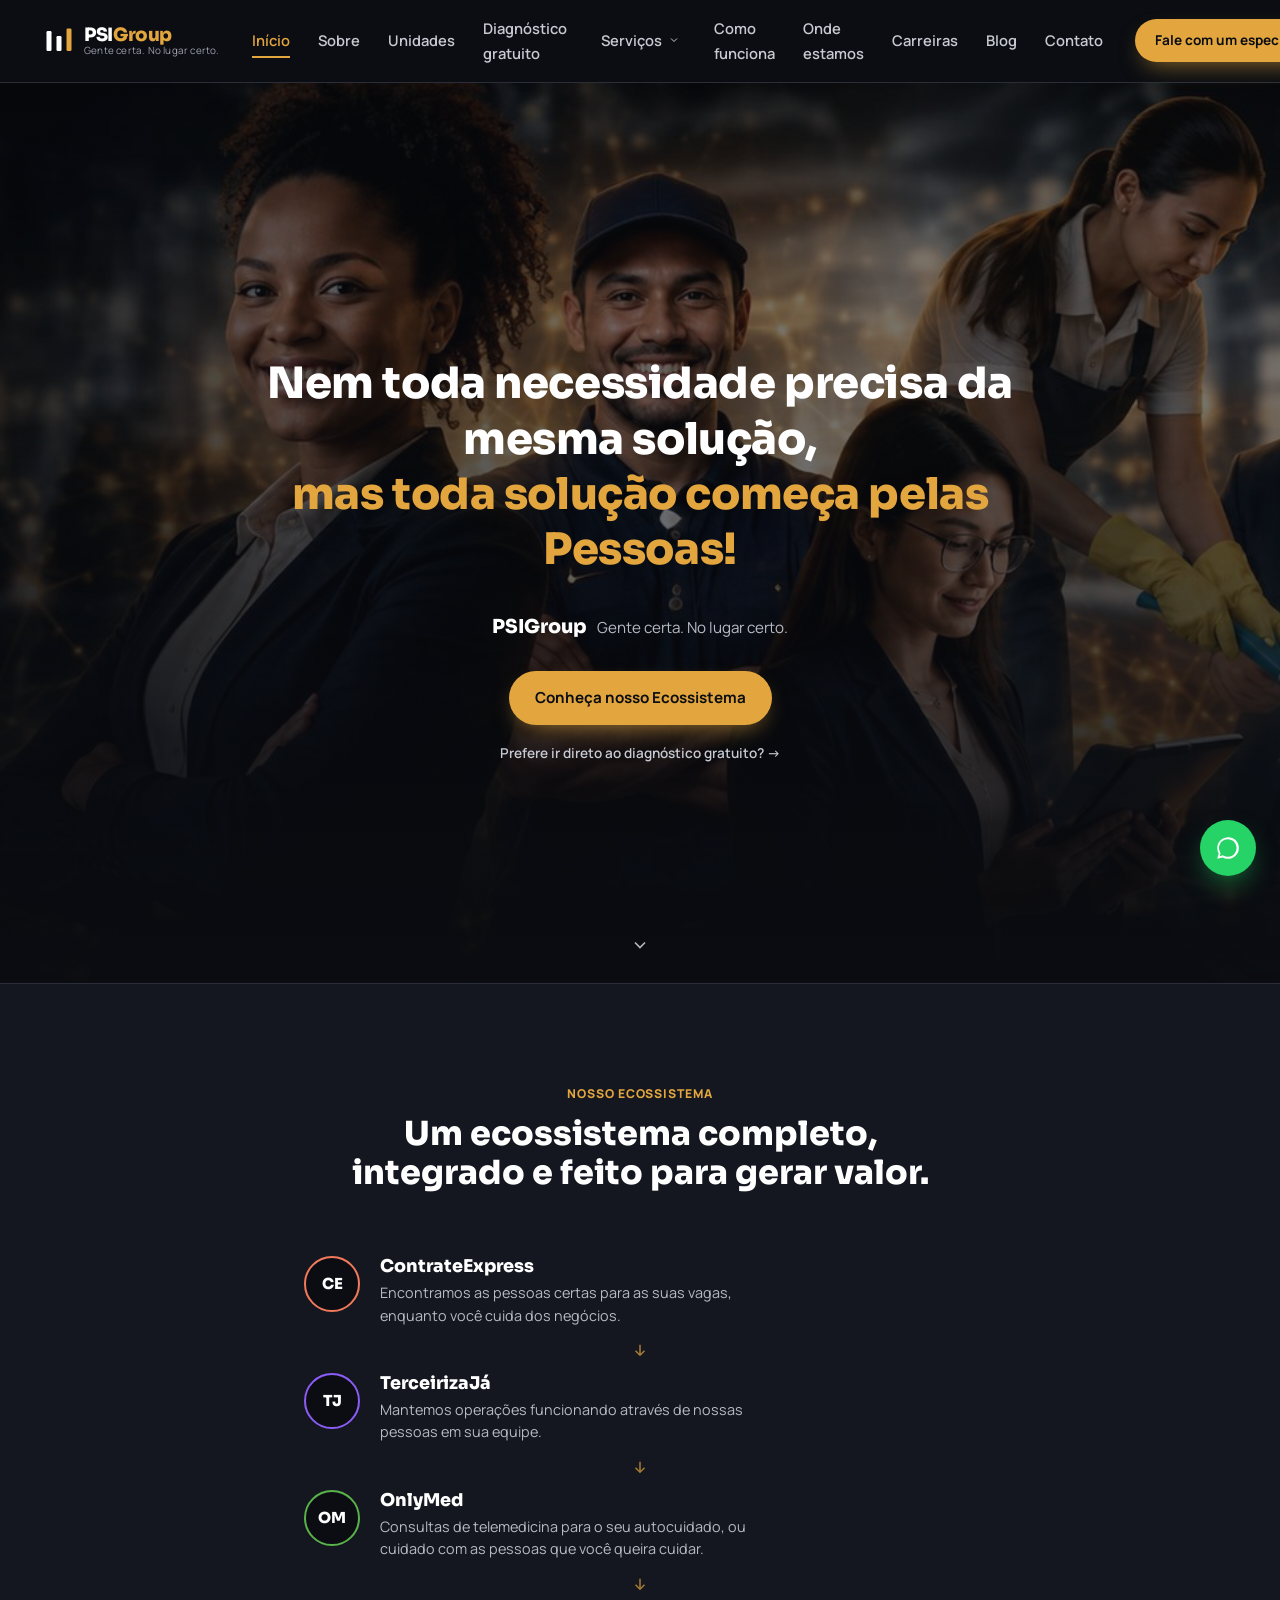
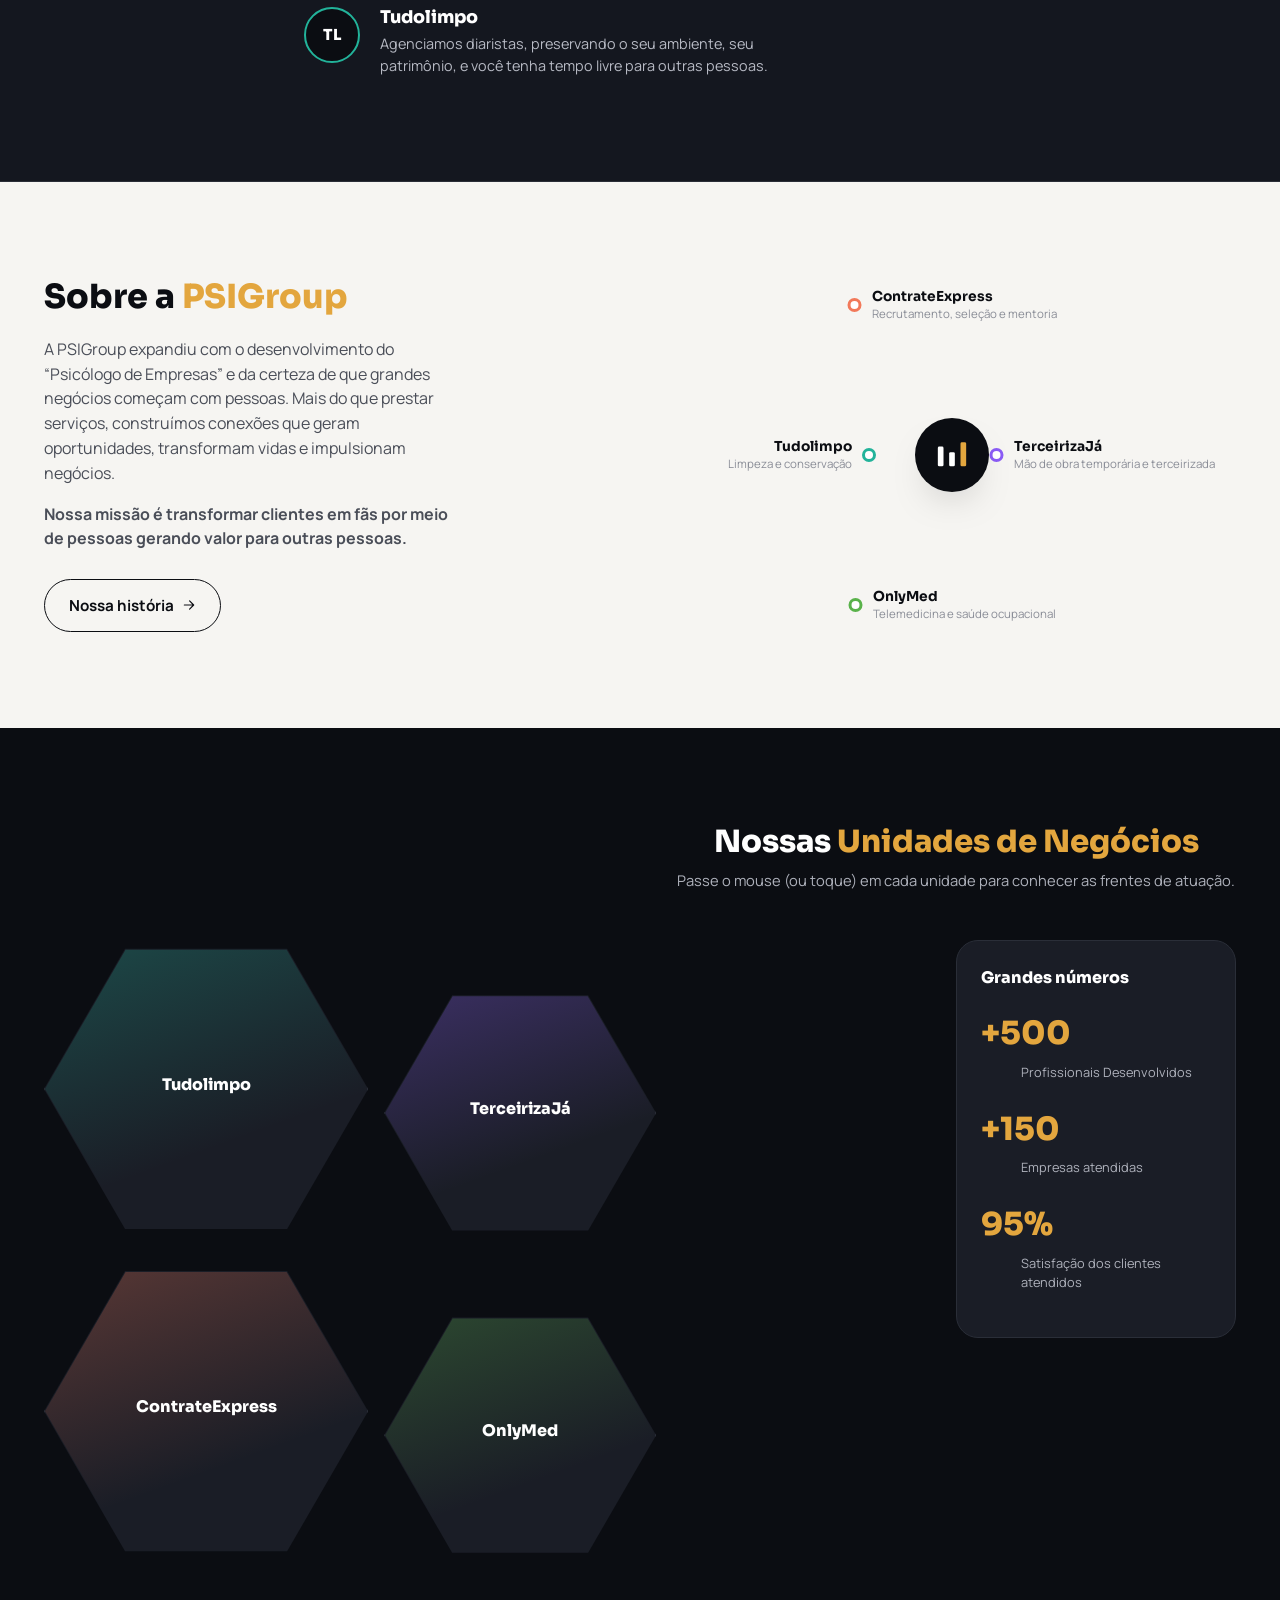
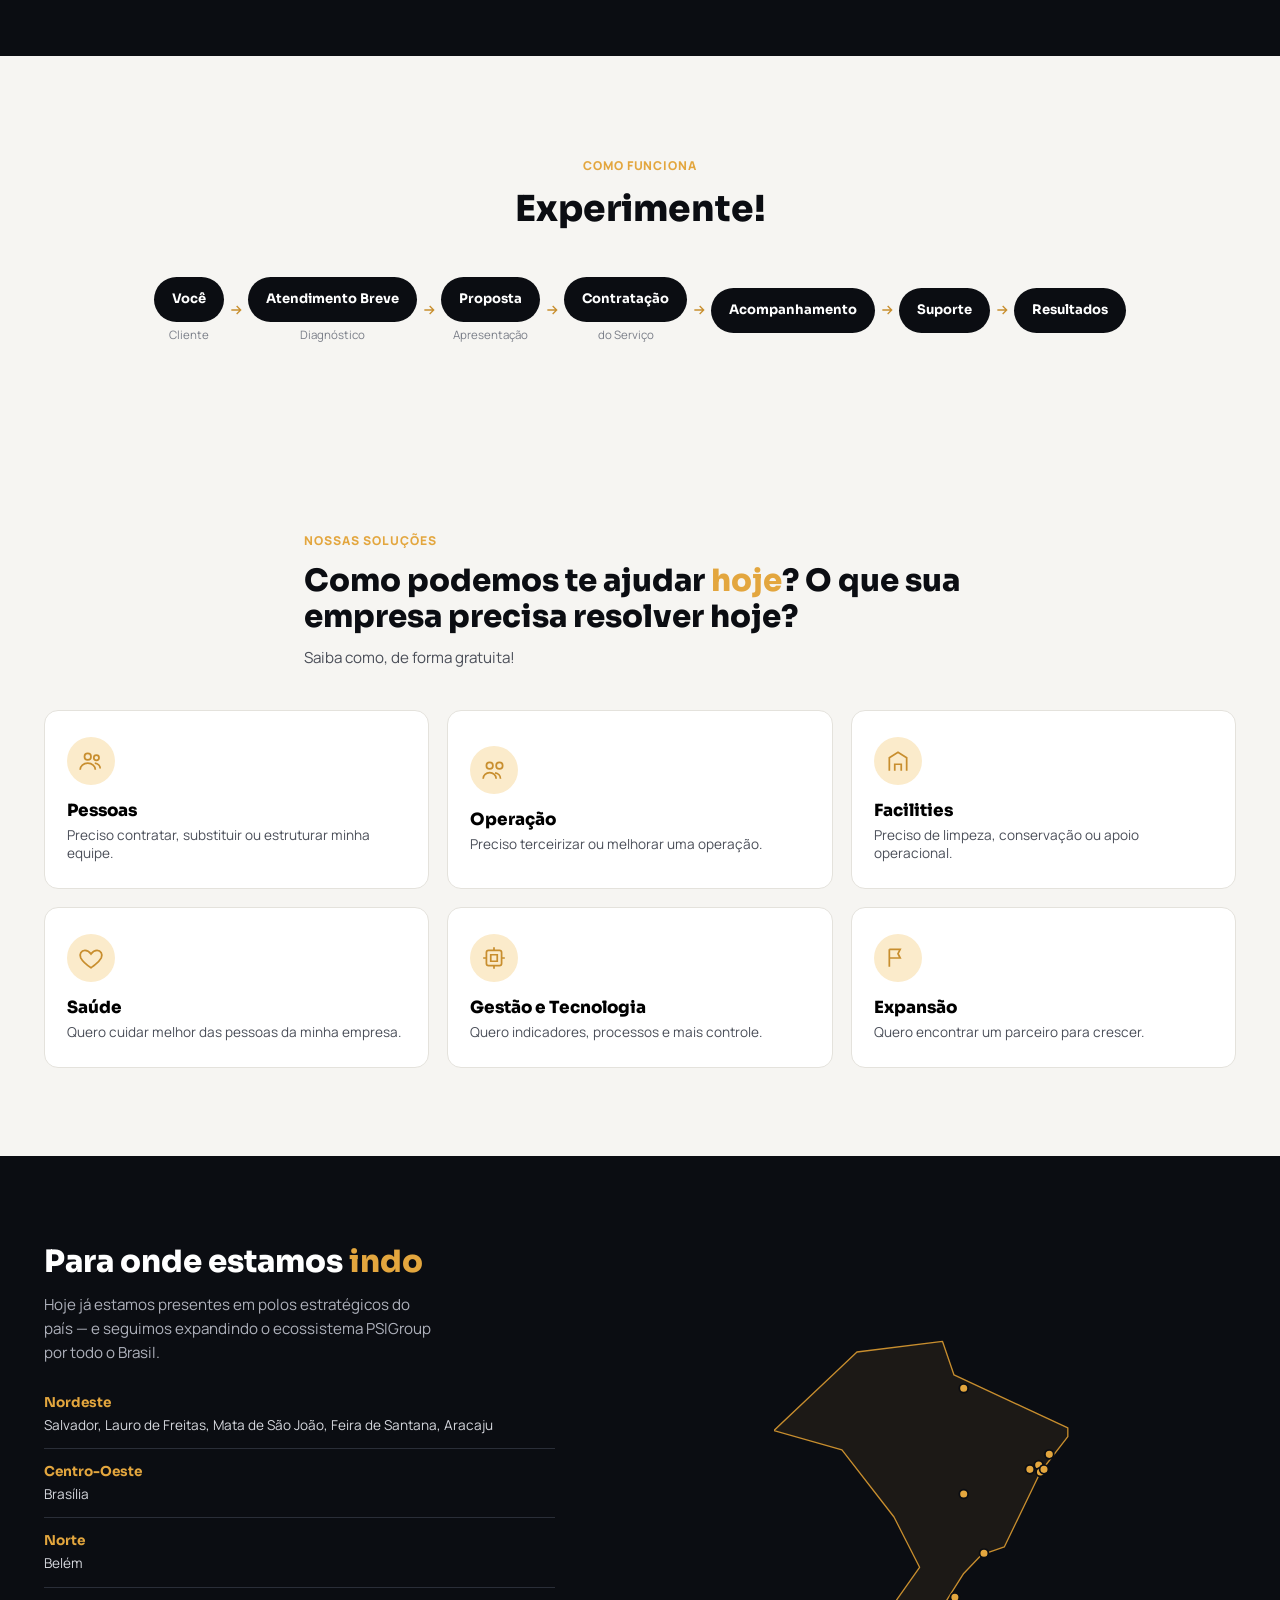
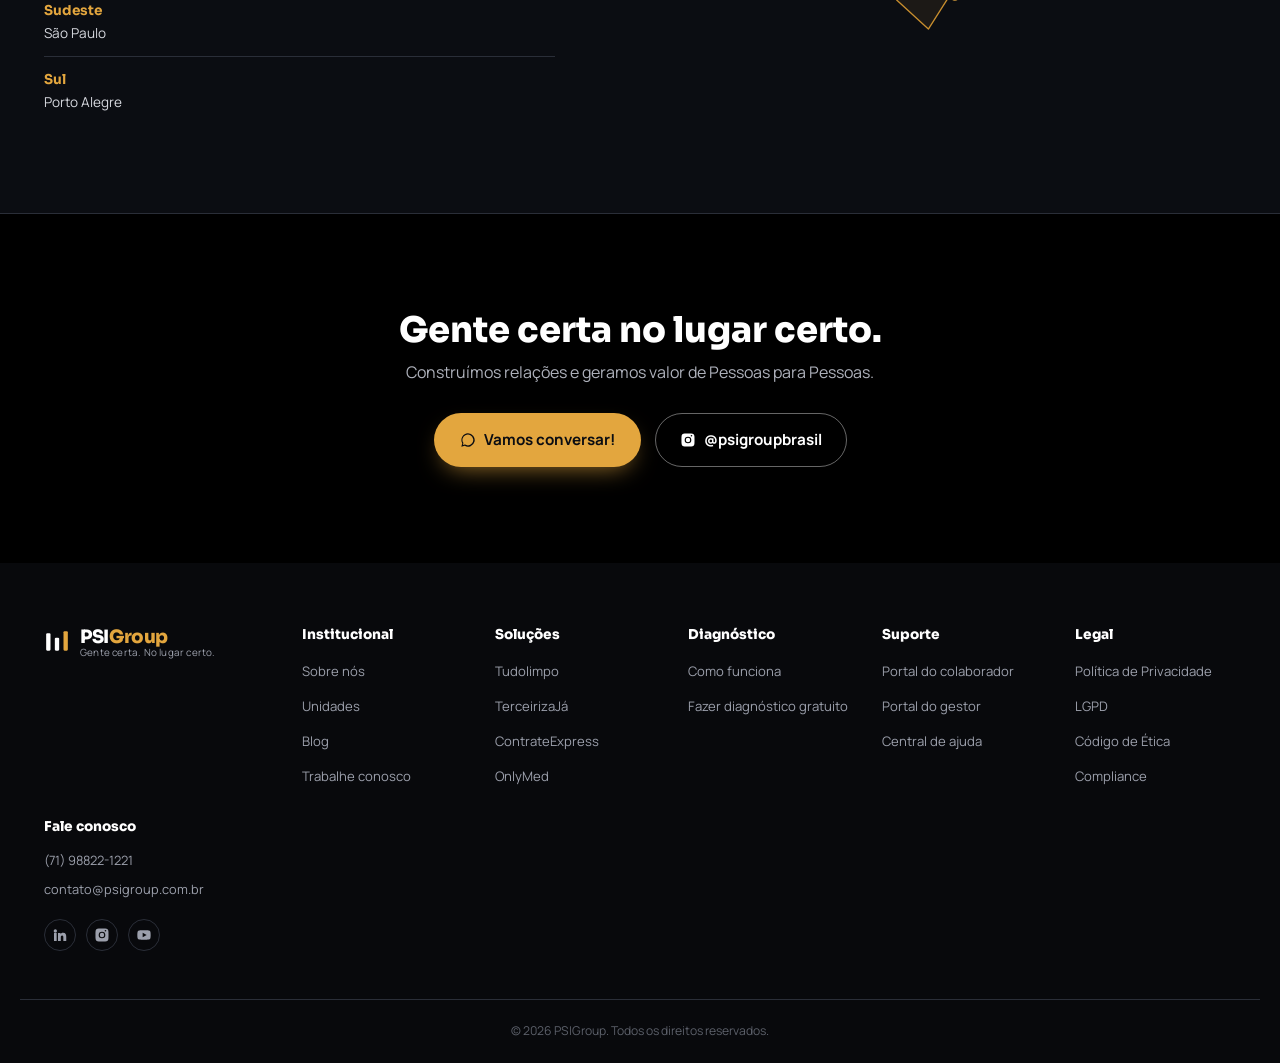
==== index.html @ f32fdc39 "Primeiro commit" ====
<!DOCTYPE html>
<html lang="pt-BR">
<head>
<meta charset="UTF-8">
<meta name="viewport" content="width=device-width, initial-scale=1.0">
<title>PSIGroup — Gente certa. No lugar certo.</title>
<meta name="description" content="Consultoria diagnóstica gratuita da PSIGroup: identifique os gargalos da sua operação e receba um plano de ação prático em Pessoas, Operação, Facilities, Saúde e Gestão.">
<link rel="preconnect" href="https://fonts.googleapis.com">
<link rel="preconnect" href="https://fonts.gstatic.com" crossorigin>
<link href="https://fonts.googleapis.com/css2?family=Manrope:wght@400;500;600;700;800&family=Sora:wght@600;700;800&display=swap" rel="stylesheet">
<link rel="stylesheet" href="styles.css">
</head>
<body class="js-nav-closed">

<!-- ========== HEADER ========== -->
<header class="site-header">
  <div class="wrap header__inner">
    <a href="#" class="logo">
      <span class="logo__mark" aria-hidden="true">
        <svg viewBox="0 0 24 24" width="30" height="30"><rect x="2" y="4" width="4" height="16" rx="1" fill="currentColor"/><rect x="10" y="8" width="4" height="12" rx="1" fill="currentColor"/><rect x="18" y="2" width="4" height="18" rx="1" fill="var(--gold)"/></svg>
      </span>
      <span class="logo__text">
        <strong>PSI<em>Group</em></strong>
        <small>Gente certa. No lugar certo.</small>
      </span>
    </a>

    <nav class="main-nav" id="mainNav" aria-label="Navegação principal">
      <ul>
        <li><a href="#" class="is-active">Início</a></li>
        <li><a href="#sobre">Sobre</a></li>
        <li><a href="#unidades">Unidades</a></li>
        <li><a href="#solucoes">Diagnóstico gratuito</a></li>
        <li class="has-dropdown">
          <button class="nav-dropdown-trigger" id="servicosTrigger" aria-haspopup="true" aria-expanded="false" aria-controls="servicosMenu">
            Serviços
            <svg width="12" height="12" viewBox="0 0 24 24" fill="none" stroke="currentColor" stroke-width="2" class="nav-caret"><path d="M6 9l6 6 6-6"/></svg>
          </button>
          <ul class="nav-dropdown" id="servicosMenu" role="menu" aria-label="Nossos serviços">
            <li role="none"><a role="menuitem" href="/tudolimpo">
              <strong>Tudolimpo</strong><span>Limpeza e conservação</span>
            </a></li>
            <li role="none"><a role="menuitem" href="/contrateexpress">
              <strong>ContrateExpress</strong><span>Recrutamento e seleção</span>
            </a></li>
            <li role="none"><span class="nav-dropdown__soon" aria-disabled="true">
              <strong>TerceirizaJá</strong><span>Em breve</span>
            </span></li>
            <li role="none"><span class="nav-dropdown__soon" aria-disabled="true">
              <strong>OnlyMed</strong><span>Em breve</span>
            </span></li>
          </ul>
        </li>
        <li><a href="#como-funciona">Como funciona</a></li>
        <li><a href="#presenca">Onde estamos</a></li>
        <li><a href="#carreiras">Carreiras</a></li>
        <li><a href="#blog">Blog</a></li>
        <li><a href="#contato">Contato</a></li>
      </ul>
    </nav>

    <a href="#contato" class="btn btn--gold btn--sm header__cta">
      Fale com um especialista
      <svg width="14" height="14" viewBox="0 0 24 24" fill="none"><path d="M4 12h16M13 5l7 7-7 7" stroke="currentColor" stroke-width="2" stroke-linecap="round" stroke-linejoin="round"/></svg>
    </a>

    <button class="nav-toggle" id="navToggle" aria-label="Abrir menu" aria-expanded="false" aria-controls="mainNav">
      <span></span><span></span><span></span>
    </button>
  </div>
</header>

<main>

  <!-- ========== HERO (100vh, vídeo de fundo) ========== -->
  <section class="hero">
    <div class="hero__bg" aria-hidden="true">
      <img class="hero__bg-image" src="assets/hero-team.jpg" alt="">
      <!-- Sem asset de vídeo ainda: troque o <source> abaixo pelo arquivo real (mp4, ~10-20s, sem áudio). -->
      <video class="hero__video" autoplay muted loop playsinline preload="none" poster="assets/hero-team.jpg">
        <!-- <source src="assets/video/hero.mp4" type="video/mp4"> -->
      </video>
    </div>
    <div class="hero__scrim" aria-hidden="true"></div>

    <div class="wrap hero__inner">
      <p class="hero__kicker">
        Nem toda necessidade precisa da mesma solução,<br>
        <span class="text-gold">mas toda solução começa pelas Pessoas!</span>
      </p>
      <div class="hero__wordmark">
        <strong>PSIGroup</strong>
        <span>Gente certa. No lugar certo.</span>
      </div>
      <div class="hero__actions">
        <a href="#ecossistema" class="btn btn--gold">Conheça nosso Ecossistema</a>
        <a href="#solucoes" class="hero__quiz-link">Prefere ir direto ao diagnóstico gratuito? →</a>
      </div>
    </div>

    <a href="#ecossistema" class="hero__scroll-cue" aria-label="Rolar para conhecer o ecossistema">
      <svg width="20" height="20" viewBox="0 0 24 24" fill="none" stroke="currentColor" stroke-width="2"><path d="M6 9l6 6 6-6"/></svg>
    </a>
  </section>

  <!-- ========== ECOSSISTEMA (linha do tempo animada) ========== -->
  <section class="ecosystem" id="ecossistema">
    <div class="wrap ecosystem__inner">
      <div class="ecosystem__head" data-reveal>
        <span class="eyebrow">Nosso ecossistema</span>
        <h2>Um ecossistema completo,<br>integrado e feito para gerar valor.</h2>
      </div>

      <ol class="timeline">
        <li class="timeline__item" data-reveal data-tone="coral">
          <span class="timeline__badge">CE</span>
          <div class="timeline__content">
            <h3>ContrateExpress</h3>
            <p>Encontramos as pessoas certas para as suas vagas, enquanto você cuida dos negócios.</p>
          </div>
        </li>
        <li class="timeline__arrow" aria-hidden="true">
          <svg width="18" height="18" viewBox="0 0 24 24" fill="none" stroke="currentColor" stroke-width="2"><path d="M12 5v14M6 13l6 6 6-6"/></svg>
        </li>
        <li class="timeline__item" data-reveal data-tone="violet">
          <span class="timeline__badge">TJ</span>
          <div class="timeline__content">
            <h3>TerceirizaJá</h3>
            <p>Mantemos operações funcionando através de nossas pessoas em sua equipe.</p>
          </div>
        </li>
        <li class="timeline__arrow" aria-hidden="true">
          <svg width="18" height="18" viewBox="0 0 24 24" fill="none" stroke="currentColor" stroke-width="2"><path d="M12 5v14M6 13l6 6 6-6"/></svg>
        </li>
        <li class="timeline__item" data-reveal data-tone="green">
          <span class="timeline__badge">OM</span>
          <div class="timeline__content">
            <h3>OnlyMed</h3>
            <p>Consultas de telemedicina para o seu autocuidado, ou cuidado com as pessoas que você queira cuidar.</p>
          </div>
        </li>
        <li class="timeline__arrow" aria-hidden="true">
          <svg width="18" height="18" viewBox="0 0 24 24" fill="none" stroke="currentColor" stroke-width="2"><path d="M12 5v14M6 13l6 6 6-6"/></svg>
        </li>
        <li class="timeline__item" data-reveal data-tone="teal">
          <span class="timeline__badge">TL</span>
          <div class="timeline__content">
            <h3>Tudolimpo</h3>
            <p>Agenciamos diaristas, preservando o seu ambiente, seu patrimônio, e você tenha tempo livre para outras pessoas.</p>
          </div>
        </li>
      </ol>
    </div>
  </section>

  <!-- ========== SOBRE (mapa neural animado) ========== -->
  <section class="about" id="sobre">
    <div class="wrap about__grid">
      <div class="about__copy" data-reveal>
        <h2>Sobre a <span class="text-gold">PSIGroup</span></h2>
        <p>A PSIGroup expandiu com o desenvolvimento do &ldquo;Psicólogo de Empresas&rdquo; e da certeza de que grandes negócios começam com pessoas. Mais do que prestar serviços, construímos conexões que geram oportunidades, transformam vidas e impulsionam negócios.</p>
        <p><strong>Nossa missão é transformar clientes em fãs por meio de pessoas gerando valor para outras pessoas.</strong></p>
        <a href="#" class="btn btn--outline">
          Nossa história
          <svg width="14" height="14" viewBox="0 0 24 24" fill="none"><path d="M4 12h16M13 5l7 7-7 7" stroke="currentColor" stroke-width="2" stroke-linecap="round" stroke-linejoin="round"/></svg>
        </a>
      </div>

      <div class="about__diagram" data-reveal aria-hidden="true">
        <svg viewBox="0 0 460 460" class="orbit-lines">
          <circle class="orbit-ring" cx="230" cy="230" r="150" fill="none" stroke="#D8D8D2" stroke-width="1.5"/>
          <line class="orbit-link" x1="230" y1="230" x2="230" y2="80"/>
          <line class="orbit-link" x1="230" y1="230" x2="380" y2="230"/>
          <line class="orbit-link" x1="230" y1="230" x2="230" y2="380"/>
          <line class="orbit-link" x1="230" y1="230" x2="80" y2="230"/>
        </svg>
        <div class="orbit-center">
          <svg viewBox="0 0 24 24" width="34" height="34"><rect x="2" y="6" width="4" height="14" rx="1" fill="#fff"/><rect x="10" y="10" width="4" height="10" rx="1" fill="#fff"/><rect x="18" y="3" width="4" height="17" rx="1" fill="var(--gold)"/></svg>
        </div>

        <div class="orbit-node" style="--x:0; --y:-150; --d:0" data-c="coral">
          <span class="orbit-dot"></span>
          <div class="orbit-label orbit-label--right"><strong>ContrateExpress</strong><small>Recrutamento, seleção e mentoria</small></div>
        </div>
        <div class="orbit-node" style="--x:150; --y:0; --d:1" data-c="violet">
          <span class="orbit-dot"></span>
          <div class="orbit-label orbit-label--right"><strong>TerceirizaJá</strong><small>Mão de obra temporária e terceirizada</small></div>
        </div>
        <div class="orbit-node" style="--x:0; --y:150; --d:2" data-c="green">
          <span class="orbit-dot"></span>
          <div class="orbit-label orbit-label--right"><strong>OnlyMed</strong><small>Telemedicina e saúde ocupacional</small></div>
        </div>
        <div class="orbit-node" style="--x:-150; --y:0; --d:3" data-c="teal">
          <span class="orbit-dot"></span>
          <div class="orbit-label orbit-label--left"><strong>Tudolimpo</strong><small>Limpeza e conservação</small></div>
        </div>
      </div>
    </div>
  </section>

  <!-- ========== UNIDADES DE NEGÓCIO (hexágonos + números) ========== -->
  <section class="units" id="unidades">
    <div class="wrap">
      <div class="units__intro" data-reveal>
        <h2>Nossas <span class="text-gold">Unidades de Negócios</span></h2>
        <p class="units__intro-note">Passe o mouse (ou toque) em cada unidade para conhecer as frentes de atuação.</p>
      </div>

      <div class="units__layout">
        <div class="hex-grid">
          <div class="hex" data-tone="teal" data-reveal tabindex="0">
            <div class="hex__inner">
              <h3>Tudolimpo</h3>
              <ul class="hex__tags">
                <li>Limpeza</li><li>Conservação</li><li>Facilities</li><li>Residências</li><li>Empresas</li><li>Condomínios</li>
              </ul>
            </div>
          </div>
          <div class="hex" data-tone="violet" data-reveal tabindex="0">
            <div class="hex__inner">
              <h3>TerceirizaJá</h3>
              <ul class="hex__tags">
                <li>Terceirização</li><li>Mão de obra temporária</li><li>Operação</li><li>Escala</li>
              </ul>
            </div>
          </div>
          <div class="hex" data-tone="coral" data-reveal tabindex="0">
            <div class="hex__inner">
              <h3>ContrateExpress</h3>
              <ul class="hex__tags">
                <li>Contratação de Pessoas</li><li>Treinamentos de Equipes</li><li>Mentorias para RH</li><li>Banco de Talentos</li>
              </ul>
            </div>
          </div>
          <div class="hex" data-tone="green" data-reveal tabindex="0">
            <div class="hex__inner">
              <h3>OnlyMed</h3>
              <ul class="hex__tags">
                <li>Consultas e Telemedicina</li><li>Saúde, Orientação e Bem-estar Online</li>
              </ul>
            </div>
          </div>
        </div>

        <aside class="units__stats" data-reveal>
          <h3>Grandes números</h3>
          <dl>
            <div><dt data-count-to="500" data-prefix="+">+500</dt><dd>Profissionais Desenvolvidos</dd></div>
            <div><dt data-count-to="150" data-prefix="+">+150</dt><dd>Empresas atendidas</dd></div>
            <div><dt data-count-to="95" data-suffix="%">95%</dt><dd>Satisfação dos clientes atendidos</dd></div>
          </dl>
        </aside>
      </div>
    </div>
  </section>

  <!-- ========== COMO FUNCIONA / EXPERIMENTE! ========== -->
  <section class="how" id="como-funciona">
    <div class="wrap">
      <div data-reveal>
        <span class="eyebrow">Como funciona</span>
        <h2>Experimente!</h2>
      </div>
      <ol class="flow">
        <li class="flow__item" data-reveal><span class="flow__badge">Você</span><p>Cliente</p></li>
        <li class="flow__arrow" aria-hidden="true"><svg width="16" height="16" viewBox="0 0 24 24" fill="none" stroke="currentColor" stroke-width="2"><path d="M5 12h14M13 6l6 6-6 6"/></svg></li>
        <li class="flow__item" data-reveal><span class="flow__badge">Atendimento Breve</span><p>Diagnóstico</p></li>
        <li class="flow__arrow" aria-hidden="true"><svg width="16" height="16" viewBox="0 0 24 24" fill="none" stroke="currentColor" stroke-width="2"><path d="M5 12h14M13 6l6 6-6 6"/></svg></li>
        <li class="flow__item" data-reveal><span class="flow__badge">Proposta</span><p>Apresentação</p></li>
        <li class="flow__arrow" aria-hidden="true"><svg width="16" height="16" viewBox="0 0 24 24" fill="none" stroke="currentColor" stroke-width="2"><path d="M5 12h14M13 6l6 6-6 6"/></svg></li>
        <li class="flow__item" data-reveal><span class="flow__badge">Contratação</span><p>do Serviço</p></li>
        <li class="flow__arrow" aria-hidden="true"><svg width="16" height="16" viewBox="0 0 24 24" fill="none" stroke="currentColor" stroke-width="2"><path d="M5 12h14M13 6l6 6-6 6"/></svg></li>
        <li class="flow__item" data-reveal><span class="flow__badge">Acompanhamento</span></li>
        <li class="flow__arrow" aria-hidden="true"><svg width="16" height="16" viewBox="0 0 24 24" fill="none" stroke="currentColor" stroke-width="2"><path d="M5 12h14M13 6l6 6-6 6"/></svg></li>
        <li class="flow__item" data-reveal><span class="flow__badge">Suporte</span></li>
        <li class="flow__arrow" aria-hidden="true"><svg width="16" height="16" viewBox="0 0 24 24" fill="none" stroke="currentColor" stroke-width="2"><path d="M5 12h14M13 6l6 6-6 6"/></svg></li>
        <li class="flow__item" data-reveal><span class="flow__badge">Resultados</span></li>
      </ol>
    </div>
  </section>

  <!-- ========== NOSSAS SOLUÇÕES (entrada do diagnóstico) ========== -->
  <section class="solutions" id="solucoes">
    <div class="wrap solutions__head" data-reveal-pop>
      <span class="eyebrow">Nossas soluções</span>
      <h2>Como podemos te ajudar <span class="text-gold">hoje</span>? O que sua empresa precisa resolver hoje?</h2>
      <p>Saiba como, de forma gratuita!</p>
    </div>

    <div class="wrap solutions__grid" data-reveal-pop>
      <button type="button" class="solution-card" data-path="pessoas" data-open-quiz>
        <span class="solution-card__icon"><svg width="26" height="26" viewBox="0 0 24 24" fill="none" stroke="currentColor" stroke-width="1.6"><circle cx="9" cy="8" r="3"/><path d="M2 20c0-3.3 3-6 7-6s7 2.7 7 6"/><circle cx="17" cy="9" r="2.4"/><path d="M15.5 14c2.8.3 5 2.4 5 5"/></svg></span>
        <h3>Pessoas</h3>
        <p>Preciso contratar, substituir ou estruturar minha equipe.</p>
      </button>
      <button type="button" class="solution-card" data-path="operacao" data-open-quiz>
        <span class="solution-card__icon"><svg width="26" height="26" viewBox="0 0 24 24" fill="none" stroke="currentColor" stroke-width="1.6"><circle cx="8" cy="8" r="3"/><circle cx="17" cy="8" r="3"/><path d="M2 20c0-3 2.7-5.5 6-5.5S14 17 14 20"/><path d="M13 14.7c2.9.4 5 2.7 5 5.3"/></svg></span>
        <h3>Operação</h3>
        <p>Preciso terceirizar ou melhorar uma operação.</p>
      </button>
      <button type="button" class="solution-card" data-path="facilities" data-open-quiz>
        <span class="solution-card__icon"><svg width="26" height="26" viewBox="0 0 24 24" fill="none" stroke="currentColor" stroke-width="1.6"><path d="M4 21V9l8-5 8 5v12"/><path d="M9 21v-6h6v6"/></svg></span>
        <h3>Facilities</h3>
        <p>Preciso de limpeza, conservação ou apoio operacional.</p>
      </button>
      <button type="button" class="solution-card" data-path="saude" data-open-quiz>
        <span class="solution-card__icon"><svg width="26" height="26" viewBox="0 0 24 24" fill="none" stroke="currentColor" stroke-width="1.6"><path d="M12 21s-7-4.5-9.5-9.1C.9 8.3 3 5 6.4 5 8.6 5 10.5 6.3 12 8.4 13.5 6.3 15.4 5 17.6 5 21 5 23.1 8.3 21.5 11.9 19 16.5 12 21 12 21z"/></svg></span>
        <h3>Saúde</h3>
        <p>Quero cuidar melhor das pessoas da minha empresa.</p>
      </button>
      <button type="button" class="solution-card" data-path="gestao" data-open-quiz>
        <span class="solution-card__icon"><svg width="26" height="26" viewBox="0 0 24 24" fill="none" stroke="currentColor" stroke-width="1.6"><rect x="5" y="5" width="14" height="14" rx="2"/><path d="M9 9h6v6H9z"/><path d="M12 2v3M12 19v3M2 12h3M19 12h3"/></svg></span>
        <h3>Gestão e Tecnologia</h3>
        <p>Quero indicadores, processos e mais controle.</p>
      </button>
      <button type="button" class="solution-card" data-path="expansao" data-open-quiz>
        <span class="solution-card__icon"><svg width="26" height="26" viewBox="0 0 24 24" fill="none" stroke="currentColor" stroke-width="1.6"><path d="M4 20V4M4 4h10l-2 4 2 4H4"/></svg></span>
        <h3>Expansão</h3>
        <p>Quero encontrar um parceiro para crescer.</p>
      </button>
    </div>
  </section>

  <!-- ========== PRESENÇA NACIONAL ========== -->
  <section class="presence" id="presenca">
    <div class="wrap presence__inner">
      <div class="presence__copy" data-reveal>
        <h2>Para onde estamos <span class="text-gold">indo</span></h2>
        <p>Hoje já estamos presentes em polos estratégicos do país — e seguimos expandindo o ecossistema PSIGroup por todo o Brasil.</p>
        <ul class="presence__regions">
          <li><strong>Nordeste</strong><span>Salvador, Lauro de Freitas, Mata de São João, Feira de Santana, Aracaju</span></li>
          <li><strong>Centro-Oeste</strong><span>Brasília</span></li>
          <li><strong>Norte</strong><span>Belém</span></li>
          <li><strong>Sudeste</strong><span>São Paulo</span></li>
          <li><strong>Sul</strong><span>Porto Alegre</span></li>
        </ul>
      </div>

      <div class="presence__map" data-reveal>
        <svg viewBox="0 0 340 335" role="img" aria-label="Mapa estilizado do Brasil com as cidades onde a PSIGroup está presente">
          <path class="presence__silhouette" d="M191,5 L204,43 L333,103 L333,113 L302,153 L261,238 L235,247 L215,268 L175,331 L139,298 L165,261 L136,204 L77,128 L0,106 L94,17 Z"/>
          <circle class="presence__pin" cx="215" cy="58" r="5"><title>Belém</title></circle>
          <circle class="presence__pin" cx="312" cy="133" r="5"><title>Aracaju</title></circle>
          <circle class="presence__pin" cx="300" cy="145" r="5"><title>Mata de São João</title></circle>
          <circle class="presence__pin" cx="302" cy="153" r="5"><title>Salvador</title></circle>
          <circle class="presence__pin" cx="306" cy="150" r="5"><title>Lauro de Freitas</title></circle>
          <circle class="presence__pin" cx="290" cy="150" r="5"><title>Feira de Santana</title></circle>
          <circle class="presence__pin" cx="215" cy="178" r="5"><title>Brasília</title></circle>
          <circle class="presence__pin" cx="238" cy="245" r="5"><title>São Paulo</title></circle>
          <circle class="presence__pin" cx="205" cy="295" r="5"><title>Porto Alegre</title></circle>
        </svg>
      </div>
    </div>
  </section>

  <!-- ========== CTA FINAL (fundo totalmente preto) ========== -->
  <section class="final-cta" id="contato">
    <div class="wrap final-cta__inner">
      <div>
        <h2>Gente certa no lugar certo.</h2>
        <p>Construímos relações e geramos valor de Pessoas para Pessoas.</p>
      </div>
      <div class="final-cta__actions">
        <a href="https://wa.me/5571988221221" class="btn btn--gold" target="_blank" rel="noopener">
          <svg width="16" height="16" viewBox="0 0 24 24" fill="currentColor"><path d="M12 2a10 10 0 0 0-8.6 15L2 22l5.1-1.3A10 10 0 1 0 12 2zm0 18.1c-1.6 0-3.1-.4-4.4-1.2l-.3-.2-3 .8.8-2.9-.2-.3a8.1 8.1 0 1 1 7.1 3.8z"/></svg>
          Vamos conversar!
        </a>
        <a href="https://instagram.com/psigroupbrasil" class="btn btn--outline-light" target="_blank" rel="noopener">
          <svg width="16" height="16" viewBox="0 0 24 24" fill="currentColor"><path d="M12 2.2c3.2 0 3.6 0 4.8.07 3.3.15 4.7 1.6 4.9 4.9.06 1.2.07 1.6.07 4.8 0 3.2 0 3.6-.07 4.8-.15 3.3-1.6 4.7-4.9 4.9-1.2.06-1.6.07-4.8.07-3.2 0-3.6 0-4.8-.07-3.3-.15-4.7-1.6-4.9-4.9C2.24 15.6 2.2 15.2 2.2 12c0-3.2 0-3.6.07-4.8.15-3.3 1.6-4.7 4.9-4.9C8.4 2.2 8.8 2.2 12 2.2zM12 7a5 5 0 1 0 0 10 5 5 0 0 0 0-10zm0 8.3a3.3 3.3 0 1 1 0-6.6 3.3 3.3 0 0 1 0 6.6zm5.2-8.5a1.2 1.2 0 1 0 0-2.4 1.2 1.2 0 0 0 0 2.4z"/></svg>
          @psigroupbrasil
        </a>
      </div>
    </div>
  </section>

</main>

<!-- ========== FOOTER ========== -->
<footer class="site-footer">
  <div class="wrap footer__grid">

    <div class="footer__brand">
      <a href="#" class="logo logo--footer">
        <span class="logo__mark" aria-hidden="true">
          <svg viewBox="0 0 24 24" width="26" height="26"><rect x="2" y="4" width="4" height="16" rx="1" fill="currentColor"/><rect x="10" y="8" width="4" height="12" rx="1" fill="currentColor"/><rect x="18" y="2" width="4" height="18" rx="1" fill="var(--gold)"/></svg>
        </span>
        <span class="logo__text">
          <strong>PSI<em>Group</em></strong>
          <small>Gente certa. No lugar certo.</small>
        </span>
      </a>
    </div>

    <nav class="footer__col">
      <h4>Institucional</h4>
      <ul><li><a href="#sobre">Sobre nós</a></li><li><a href="#unidades">Unidades</a></li><li><a href="#blog">Blog</a></li><li><a href="#carreiras">Trabalhe conosco</a></li></ul>
    </nav>

    <nav class="footer__col">
      <h4>Soluções</h4>
      <ul><li><a href="#unidades">Tudolimpo</a></li><li><a href="#unidades">TerceirizaJá</a></li><li><a href="/contrateexpress">ContrateExpress</a></li><li><a href="#unidades">OnlyMed</a></li></ul>
    </nav>

    <nav class="footer__col">
      <h4>Diagnóstico</h4>
      <ul><li><a href="#solucoes">Como funciona</a></li><li><a href="#solucoes">Fazer diagnóstico gratuito</a></li></ul>
    </nav>

    <nav class="footer__col">
      <h4>Suporte</h4>
      <ul><li><a href="#">Portal do colaborador</a></li><li><a href="#">Portal do gestor</a></li><li><a href="#">Central de ajuda</a></li></ul>
    </nav>

    <nav class="footer__col">
      <h4>Legal</h4>
      <ul><li><a href="#">Política de Privacidade</a></li><li><a href="#">LGPD</a></li><li><a href="#">Código de Ética</a></li><li><a href="#">Compliance</a></li></ul>
    </nav>

    <div class="footer__col footer__contact">
      <h4>Fale conosco</h4>
      <ul>
        <li>(71) 98822-1221</li>
        <li>contato@psigroup.com.br</li>
      </ul>
      <div class="social">
        <a href="#" aria-label="LinkedIn"><svg width="16" height="16" viewBox="0 0 24 24" fill="currentColor"><path d="M4.98 3.5A2.5 2.5 0 1 1 5 8.5a2.5 2.5 0 0 1-.02-5zM3 9h4v12H3zM9 9h3.8v1.7h.05c.53-1 1.83-2 3.77-2 4 0 4.75 2.6 4.75 6V21H17v-5.3c0-1.27-.02-2.9-1.77-2.9-1.77 0-2.04 1.38-2.04 2.8V21H9z"/></svg></a>
        <a href="https://instagram.com/psigroupbrasil" target="_blank" rel="noopener" aria-label="Instagram"><svg width="16" height="16" viewBox="0 0 24 24" fill="currentColor"><path d="M12 2.2c3.2 0 3.6 0 4.8.07 3.3.15 4.7 1.6 4.9 4.9.06 1.2.07 1.6.07 4.8 0 3.2 0 3.6-.07 4.8-.15 3.3-1.6 4.7-4.9 4.9-1.2.06-1.6.07-4.8.07-3.2 0-3.6 0-4.8-.07-3.3-.15-4.7-1.6-4.9-4.9C2.24 15.6 2.2 15.2 2.2 12c0-3.2 0-3.6.07-4.8.15-3.3 1.6-4.7 4.9-4.9C8.4 2.2 8.8 2.2 12 2.2zM12 7a5 5 0 1 0 0 10 5 5 0 0 0 0-10zm0 8.3a3.3 3.3 0 1 1 0-6.6 3.3 3.3 0 0 1 0 6.6zm5.2-8.5a1.2 1.2 0 1 0 0-2.4 1.2 1.2 0 0 0 0 2.4z"/></svg></a>
        <a href="#" aria-label="YouTube"><svg width="16" height="16" viewBox="0 0 24 24" fill="currentColor"><path d="M22 12s0-3.2-.4-4.7a2.8 2.8 0 0 0-2-2C17.9 5 12 5 12 5s-5.9 0-7.6.3a2.8 2.8 0 0 0-2 2C2 8.8 2 12 2 12s0 3.2.4 4.7a2.8 2.8 0 0 0 2 2C6.1 19 12 19 12 19s5.9 0 7.6-.3a2.8 2.8 0 0 0 2-2c.4-1.5.4-4.7.4-4.7zM10 15.3V8.7l6 3.3-6 3.3z"/></svg></a>
      </div>
    </div>
  </div>

  <div class="wrap footer__bottom">
    <p>© <span data-current-year>2026</span> PSIGroup. Todos os direitos reservados.</p>
  </div>
</footer>

<a href="https://wa.me/5571988221221" class="whatsapp-float" target="_blank" rel="noopener" aria-label="Falar no WhatsApp">
  <svg width="26" height="26" viewBox="0 0 24 24" fill="#fff"><path d="M12 2a10 10 0 0 0-8.6 15L2 22l5.1-1.3A10 10 0 1 0 12 2zm0 18.1c-1.6 0-3.1-.4-4.4-1.2l-.3-.2-3 .8.8-2.9-.2-.3a8.1 8.1 0 1 1 7.1 3.8z"/></svg>
</a>

<!-- ========== DIAGNÓSTICO GRATUITO (modal) ========== -->
<div class="quiz" id="quiz" hidden>
  <div class="quiz__overlay" data-quiz-close></div>
  <div class="quiz__dialog" role="dialog" aria-modal="true" aria-labelledby="quizTitle">
    <header class="quiz__head">
      <div class="quiz__progress-track"><span class="quiz__progress-bar" id="quizProgressBar"></span></div>
      <div class="quiz__head-row">
        <p class="quiz__step" id="quizStepLabel">Passo 1 de 10</p>
        <button type="button" class="quiz__close" id="quizCloseBtn" aria-label="Fechar diagnóstico">
          <svg width="18" height="18" viewBox="0 0 24 24" fill="none" stroke="currentColor" stroke-width="2"><path d="M6 6l12 12M18 6L6 18"/></svg>
        </button>
      </div>
    </header>

    <div class="quiz__scroll">
      <h2 class="quiz__title" id="quizTitle">Vamos entender sua operação!</h2>
      <div class="quiz__body" id="quizBody"></div>
    </div>

    <footer class="quiz__foot">
      <button type="button" class="btn btn--outline" id="quizBackBtn">Voltar</button>
      <button type="button" class="btn btn--gold" id="quizNextBtn" disabled>Continuar</button>
    </footer>
  </div>
</div>

<script src="script.js" defer></script>
</body>
</html>
---- styles.css ----
/* ==========================================================================
   PSIGroup — design tokens
   ========================================================================== */
:root{
  --ink:        #0B0D12;
  --ink-soft:   #14171F;
  --ink-card:   #1A1D26;
  --line-dark:  #2A2E38;

  --paper:      #F6F5F2;
  --paper-line: #E4E2DC;

  --gold:       #E3A63E;
  --gold-dark:  #C88E2E;
  --gold-tint:  #FBEBCB;

  --white:      #FFFFFF;
  --ink-body:   #4A4E58;

  --font-display: "Sora", "Manrope", sans-serif;
  --font-body:    "Manrope", sans-serif;

  --radius-sm: 8px;
  --radius-md: 14px;
  --radius-lg: 22px;

  --wrap: 1240px;

  --shadow-card: 0 18px 40px -20px rgba(11,13,18,.35);

  --ok:     #59B24A;
  --warn:   #E3763E;
  --danger: #D9534F;
}

/* ==========================================================================
   Reset
   ========================================================================== */
*, *::before, *::after{ box-sizing: border-box; }
html{ scroll-behavior: smooth; }
body{
  margin:0;
  font-family: var(--font-body);
  color: var(--ink);
  background: var(--paper);
  -webkit-font-smoothing: antialiased;
  line-height: 1.55;
}
img{ max-width:100%; display:block; }
a{ color:inherit; text-decoration:none; }
ul, ol{ list-style:none; margin:0; padding:0; }
h1,h2,h3,h4{ font-family: var(--font-display); margin:0; line-height:1.15; }
p{ margin:0; }
button{ font-family:inherit; cursor:pointer; border:none; background:none; }
svg{ display:block; }

:focus-visible{
  outline: 3px solid var(--gold);
  outline-offset: 3px;
}

[hidden]{ display:none !important; }

@media (prefers-reduced-motion: reduce){
  *{ animation-duration: .001ms !important; transition-duration: .001ms !important; scroll-behavior: auto !important; }
}

.wrap{
  max-width: var(--wrap);
  margin-inline: auto;
  padding-inline: 24px;
}

.text-gold{ color: var(--gold); }

/* ==========================================================================
   Buttons
   ========================================================================== */
.btn{
  display:inline-flex;
  align-items:center;
  gap:8px;
  padding: 15px 26px;
  border-radius: 999px;
  font-weight:700;
  font-size: .95rem;
  white-space:nowrap;
  transition: transform .15s ease, box-shadow .15s ease, background-color .15s ease;
}
.btn:hover{ transform: translateY(-2px); }
.btn--sm{ padding: 11px 20px; font-size: .85rem; }

.btn--gold{
  background: var(--gold);
  color: var(--ink);
  box-shadow: 0 10px 24px -10px rgba(227,166,62,.7);
}
.btn--gold:hover{ background: var(--gold-dark); }

.btn--outline{
  background: transparent;
  color: var(--ink);
  border: 1.5px solid var(--ink);
  padding: 13.5px 24px;
}
.btn--outline:hover{ background: var(--ink); color: var(--white); }

.btn--outline-light{
  background: transparent;
  color: var(--white);
  border: 1.5px solid rgba(255,255,255,.4);
  padding: 13.5px 24px;
}
.btn--outline-light:hover{ border-color: var(--white); background: rgba(255,255,255,.08); }

.btn--ghost{
  background: var(--ink-card);
  color: var(--white);
  border: 1px solid var(--line-dark);
}
.btn--ghost:hover{ background: var(--ink-soft); }

/* ==========================================================================
   Header
   ========================================================================== */
.site-header{
  position: sticky;
  top:0;
  z-index: 100;
  background: var(--ink);
  border-bottom: 1px solid var(--line-dark);
  transition: box-shadow .2s ease;
}
.site-header.is-scrolled{
  box-shadow: 0 12px 30px -18px rgba(0,0,0,.6);
}
.header__inner{
  display:flex;
  align-items:center;
  gap: 32px;
  padding-block: 16px;
}

.logo{
  display:flex;
  align-items:center;
  gap:10px;
  color: var(--white);
  flex-shrink:0;
}
.logo__mark{ color: var(--white); display:flex; }
.logo__text{ display:flex; flex-direction:column; line-height:1.1; }
.logo__text strong{ font-family: var(--font-display); font-size:1.15rem; font-weight:800; letter-spacing:-.02em; }
.logo__text strong em{ font-style:normal; color: var(--gold); }
.logo__text small{ font-size:.62rem; color:#9CA0AC; letter-spacing:.02em; }

.main-nav{ flex:1; display:flex; justify-content:center; }
.main-nav ul{ display:flex; align-items:center; gap: 28px; }
.main-nav a{
  color:#C7CAD3;
  font-size: .92rem;
  font-weight:600;
  padding-block: 6px;
  border-bottom: 2px solid transparent;
  transition: color .15s ease, border-color .15s ease;
}
.main-nav a:hover, .main-nav a.is-active{ color: var(--gold); border-color: var(--gold); }

/* -- Dropdown "Serviços" -- */
.has-dropdown{ position:relative; }

.nav-dropdown-trigger{
  display:flex; align-items:center; gap:6px;
  color:#C7CAD3;
  font-size:.92rem;
  font-weight:600;
  padding-block: 6px;
  border-bottom: 2px solid transparent;
}
.nav-dropdown-trigger:hover{ color: var(--gold); }
.nav-caret{ transition: transform .18s ease; }

.has-dropdown.is-open .nav-dropdown-trigger,
.nav-dropdown-trigger[aria-expanded="true"]{
  color: var(--gold);
  border-color: var(--gold);
}
.has-dropdown.is-open .nav-caret,
.nav-dropdown-trigger[aria-expanded="true"] .nav-caret{
  transform: rotate(180deg);
}

.nav-dropdown{
  position:absolute;
  top: calc(100% + 14px);
  left: 50%;
  transform: translateX(-50%) translateY(-6px);
  min-width: 280px;
  background: var(--ink-card);
  border: 1px solid var(--line-dark);
  border-radius: var(--radius-md);
  padding: 10px;
  box-shadow: var(--shadow-card);
  opacity:0;
  visibility:hidden;
  pointer-events:none;
  transition: opacity .16s ease, transform .16s ease, visibility .16s;
  z-index: 50;
}
.has-dropdown.is-open .nav-dropdown{
  opacity:1;
  visibility:visible;
  pointer-events:auto;
  transform: translateX(-50%) translateY(0);
}

.nav-dropdown a,
.nav-dropdown__soon{
  display:flex;
  flex-direction:column;
  gap:2px;
  padding: 10px 14px;
  border-radius: var(--radius-sm);
}
.nav-dropdown a{ color:#fff; }
.nav-dropdown a:hover, .nav-dropdown a:focus-visible{ background: rgba(227,166,62,.12); }
.nav-dropdown a strong{ font-size:.88rem; font-weight:700; }
.nav-dropdown a span{ font-size:.74rem; color:#9CA0AC; }

.nav-dropdown__soon{ opacity:.45; cursor: not-allowed; }
.nav-dropdown__soon strong{ font-size:.88rem; font-weight:700; color:#fff; }
.nav-dropdown__soon span{ font-size:.74rem; color:#9CA0AC; }

.header__cta svg{ transform: rotate(0deg); }

.nav-toggle{
  display:none;
  flex-direction:column;
  gap:5px;
  padding: 6px;
}
.nav-toggle span{
  width:22px; height:2px; background:#fff; border-radius:2px;
  transition: transform .2s ease, opacity .2s ease;
}
.nav-open .nav-toggle span:nth-child(1){ transform: translateY(7px) rotate(45deg); }
.nav-open .nav-toggle span:nth-child(2){ opacity:0; }
.nav-open .nav-toggle span:nth-child(3){ transform: translateY(-7px) rotate(-45deg); }

/* ==========================================================================

/* ==========================================================================
   Scroll reveal (utilitário genérico, usado em várias seções)
   ========================================================================== */
[data-reveal]{
  opacity:0;
  transform: translateY(22px);
  transition: opacity .6s ease, transform .6s ease;
}
[data-reveal].is-visible{ opacity:1; transform:none; }

[data-reveal-pop]{
  opacity:0;
  transform: scale(.94);
  transition: opacity .5s ease, transform .5s cubic-bezier(.2,.8,.3,1.2);
}
[data-reveal-pop].is-visible{ opacity:1; transform:none; }

@media (prefers-reduced-motion: reduce){
  [data-reveal], [data-reveal-pop]{ opacity:1 !important; transform:none !important; transition:none !important; }
}

/* ==========================================================================
   Eyebrow (rótulo pequeno acima de títulos)
   ========================================================================== */
.eyebrow{
  display:inline-block;
  font-size:.76rem;
  font-weight:800;
  letter-spacing:.08em;
  text-transform:uppercase;
  color: var(--gold);
  margin-bottom:12px;
}

/* ==========================================================================
   Hero (100vh, vídeo de fundo)
   ========================================================================== */
.hero{
  position:relative;
  min-height:100svh;
  display:flex;
  align-items:center;
  justify-content:center;
  overflow:hidden;
  color:#fff;
  background:
    radial-gradient(60% 60% at 85% 15%, rgba(227,166,62,.18), transparent 70%),
    linear-gradient(160deg, #1B1E27, #0B0D12 70%);
}
.hero__bg{ position:absolute; inset:0; z-index:0; }
.hero__bg-image{
  position:absolute; inset:0;
  width:100%; height:100%;
  object-fit:cover;
  object-position: center 25%;
  opacity:.65;
}
.hero__video{
  position:absolute; inset:0;
  width:100%; height:100%;
  object-fit:cover;
  opacity:.5;
}
.hero__scrim{
  position:absolute; inset:0; z-index:1;
  background: linear-gradient(180deg, rgba(11,13,18,.35) 0%, rgba(11,13,18,.55) 55%, rgba(11,13,18,.92) 100%);
}
.hero__inner{
  position:relative; z-index:2;
  max-width: 800px;
  margin-inline:auto;
  text-align:center;
  display:flex;
  flex-direction:column;
  align-items:center;
  gap:30px;
  padding-block: 120px 64px;
}
.hero__kicker{
  font-family: var(--font-display);
  font-weight:800;
  font-size: clamp(1.6rem, 4vw, 2.7rem);
  line-height:1.28;
  letter-spacing:-.01em;
}
.hero__wordmark{
  display:flex;
  align-items:baseline;
  gap:10px;
  padding-top:4px;
}
.hero__wordmark strong{
  font-family: var(--font-display);
  font-size:1.2rem;
  font-weight:800;
}
.hero__wordmark span{ color:#B7BAC4; font-size:.95rem; }

.hero__actions{
  display:flex;
  flex-direction:column;
  align-items:center;
  gap:18px;
}
.hero__quiz-link{
  font-size:.85rem;
  font-weight:600;
  color:#C7CAD3;
  border-bottom:1px solid transparent;
  transition: color .15s ease, border-color .15s ease;
}
.hero__quiz-link:hover{ color: var(--gold); border-color: var(--gold); }

.hero__scroll-cue{
  position:absolute;
  bottom: 28px; left:50%;
  transform: translateX(-50%);
  z-index:2;
  color:#fff;
  opacity:.7;
  animation: hero-bounce 1.8s ease-in-out infinite;
}
.hero__scroll-cue:hover{ opacity:1; }
@keyframes hero-bounce{
  0%, 100% { transform: translateX(-50%) translateY(0); }
  50%      { transform: translateX(-50%) translateY(6px); }
}
@media (prefers-reduced-motion: reduce){ .hero__scroll-cue{ animation:none; } }

/* ==========================================================================
   Ecossistema (linha do tempo animada)
   ========================================================================== */
.ecosystem{ background: var(--ink-soft); color:#fff; padding-block: 96px; border-top:1px solid var(--line-dark); border-bottom:1px solid var(--line-dark); }
.ecosystem__inner{ max-width: 720px; margin-inline:auto; }
.ecosystem__head{ text-align:center; margin-bottom: 56px; }
.ecosystem__head h2{ font-size: clamp(1.6rem, 2.6vw, 2.2rem); font-weight:800; }

.timeline{ display:flex; flex-direction:column; align-items:center; }
.timeline__item{
  width:100%;
  display:flex;
  align-items:flex-start;
  gap:20px;
  padding: 8px 0;
  transition-delay: calc(var(--i, 0) * .08s);
}
.timeline__badge{
  flex-shrink:0;
  width:56px; height:56px;
  border-radius:50%;
  display:grid; place-items:center;
  font-family: var(--font-display);
  font-weight:800;
  font-size:.95rem;
  color:#fff;
  border: 2px solid var(--tone);
  background: var(--ink);
}
.timeline__item[data-tone="coral"] { --tone:#F2795A; }
.timeline__item[data-tone="violet"]{ --tone:#8B5CF6; }
.timeline__item[data-tone="green"] { --tone:#59B24A; }
.timeline__item[data-tone="teal"]  { --tone:#22B39A; }

.timeline__content h3{ font-family: var(--font-display); font-size:1.1rem; font-weight:800; margin-bottom:6px; }
.timeline__content p{ font-size:.9rem; color:#B7BAC4; max-width:46ch; }

.timeline__arrow{
  color: var(--gold);
  padding: 6px 0;
  opacity:.7;
}

/* ==========================================================================
   Sobre (mapa neural)
   ========================================================================== */
.about{ padding-block: 96px; overflow:hidden; }
.about__grid{
  display:grid;
  grid-template-columns: 1fr 1fr;
  gap: 56px;
  align-items:center;
}
.about__copy h2{ font-size: clamp(1.7rem, 2.6vw, 2.2rem); font-weight:800; margin-bottom:20px; }
.about__copy p{ color: var(--ink-body); margin-bottom:16px; max-width: 42ch; }
.about__copy .btn{ margin-top:12px; }

.about__diagram{
  position:relative;
  aspect-ratio:1/1;
  max-width: 460px;
  margin-inline:auto;
}
.orbit-lines{ position:absolute; inset:0; width:100%; height:100%; }
.orbit-ring{ opacity:.6; }
.orbit-link{
  stroke: var(--gold);
  stroke-width:1.5;
  stroke-dasharray: 220;
  stroke-dashoffset: 220;
  transition: stroke-dashoffset 1s ease;
  opacity:.7;
}
.about__diagram.is-visible .orbit-link{ stroke-dashoffset:0; }

.orbit-center{
  position:absolute;
  left:50%; top:50%;
  transform:translate(-50%,-50%);
  width:74px; height:74px;
  border-radius:50%;
  background: var(--ink);
  display:grid; place-items:center;
  box-shadow: var(--shadow-card);
  z-index:2;
}
.orbit-node{
  position:absolute;
  left:50%; top:50%;
  transform: translate(calc(-50% + var(--x) * 1px), calc(-50% + var(--y) * 1px)) scale(.5);
  display:flex; align-items:center; gap:10px;
  opacity:0;
  transition: opacity .5s ease, transform .5s ease;
  transition-delay: calc(var(--d, 0) * .12s);
}
.about__diagram.is-visible .orbit-node{
  opacity:1;
  transform: translate(calc(-50% + var(--x) * 1px), calc(-50% + var(--y) * 1px)) scale(1);
}
.orbit-dot{
  width:14px; height:14px;
  border-radius:50%;
  background: var(--white);
  border: 3px solid var(--tone, var(--gold));
  box-shadow: var(--shadow-card);
  flex-shrink:0;
  animation: orbit-pulse 2.6s ease-in-out infinite;
}
@keyframes orbit-pulse{
  0%, 100% { box-shadow: 0 0 0 0 rgba(227,166,62,.35); }
  50%      { box-shadow: 0 0 0 8px rgba(227,166,62,0); }
}
@media (prefers-reduced-motion: reduce){ .orbit-dot{ animation:none; } }

.orbit-node[data-c="coral"] { --tone:#F2795A; }
.orbit-node[data-c="violet"]{ --tone:#8B5CF6; }
.orbit-node[data-c="green"] { --tone:#59B24A; }
.orbit-node[data-c="teal"]  { --tone:#22B39A; }

.orbit-label{ font-size:.78rem; line-height:1.3; white-space:nowrap; }
.orbit-label strong{ display:block; font-family: var(--font-display); font-size:.86rem; }
.orbit-label small{ color:#8A8D97; font-size:.72rem; }
.orbit-label--left{ order:-1; text-align:right; }

/* ==========================================================================
   Unidades (hexágonos + números)
   ========================================================================== */
.units{ background: var(--ink); color:#fff; padding-block: 96px; }
.units__intro{ text-align:center; max-width:560px; margin-inline:auto 0; margin-bottom: 48px; }
.units__intro h2{ font-size: clamp(1.6rem, 2.4vw, 2.1rem); font-weight:800; margin-bottom:10px; }
.units__intro-note{ color:#AEB1BB; font-size:.92rem; }

.units__layout{
  display:grid;
  grid-template-columns: 1fr 280px;
  gap: 48px;
  align-items:start;
}

.hex-grid{
  display:grid;
  grid-template-columns: repeat(2, 1fr);
  gap: 24px 16px;
  max-width:560px;
}
.hex-grid .hex:nth-child(even){ margin-top: 48px; }

.hex{
  position:relative;
  aspect-ratio: 1 / 0.92;
  clip-path: polygon(25% 3%, 75% 3%, 100% 50%, 75% 97%, 25% 97%, 0% 50%);
  background: var(--ink-card);
  border: 1px solid var(--line-dark);
  display:flex; align-items:center; justify-content:center;
  padding: 20px;
  transition: transform .25s ease, background-color .25s ease, z-index 0s;
  cursor:default;
}
.hex[data-tone="teal"]  { --tone:#22B39A; }
.hex[data-tone="violet"]{ --tone:#8B5CF6; }
.hex[data-tone="coral"] { --tone:#F2795A; }
.hex[data-tone="green"] { --tone:#59B24A; }

.hex::before{
  content:"";
  position:absolute; inset:0;
  clip-path: inherit;
  background: linear-gradient(160deg, color-mix(in srgb, var(--tone) 30%, transparent), transparent 65%);
  pointer-events:none;
}
.hex__inner{ position:relative; text-align:center; }
.hex__inner h3{ font-family: var(--font-display); font-size:1rem; font-weight:800; margin-bottom:8px; color:#fff; }
.hex__tags{
  display:flex; flex-direction:column; gap:4px;
  font-size:.7rem; color:#B7BAC4;
  max-height:0;
  overflow:hidden;
  opacity:0;
  transition: max-height .3s ease, opacity .3s ease;
}
.hex__tags li{ white-space:nowrap; }

.hex:hover, .hex:focus-visible, .hex:focus-within{
  transform: scale(1.12);
  z-index:5;
  background: var(--ink);
  border-color: var(--tone);
  outline:none;
}
.hex:hover .hex__tags, .hex:focus-visible .hex__tags, .hex:focus-within .hex__tags{
  max-height:160px;
  opacity:1;
}
.hex:hover .hex__inner h3, .hex:focus-visible .hex__inner h3{ margin-bottom:10px; }

.units__stats{
  background: var(--ink-card);
  border: 1px solid var(--line-dark);
  border-radius: var(--radius-lg);
  padding: 28px 24px;
  position: sticky;
  top: 100px;
}
.units__stats h3{ font-family: var(--font-display); font-size:1rem; font-weight:800; margin-bottom:22px; }
.units__stats dl{ display:flex; flex-direction:column; gap:22px; }
.units__stats dt{ font-family: var(--font-display); color: var(--gold); font-size:2rem; font-weight:800; }
.units__stats dd{ margin-top:4px; font-size:.8rem; color:#AEB1BB; }

/* ==========================================================================
   Como funciona / Experimente!
   ========================================================================== */
.how{ background: var(--paper); padding-block: 96px; text-align:center; }
.how h2{ font-size: clamp(1.7rem, 2.8vw, 2.3rem); font-weight:800; margin-bottom:48px; }

.flow{
  display:flex;
  align-items:center;
  justify-content:center;
  flex-wrap:wrap;
  gap: 4px 2px;
  max-width: 1100px;
  margin-inline:auto;
}
.flow__item{
  display:flex;
  flex-direction:column;
  align-items:center;
  gap:4px;
}
.flow__badge{
  background: var(--ink);
  color:#fff;
  font-family: var(--font-display);
  font-weight:700;
  font-size:.82rem;
  padding: 12px 18px;
  border-radius:999px;
  white-space:nowrap;
}
.flow__item p{ font-size:.72rem; color:#7A7E88; }
.flow__arrow{ color: var(--gold-dark); flex-shrink:0; padding-inline:2px; }

/* ==========================================================================
   Nossas Soluções
   ========================================================================== */
.solutions{ background: var(--paper); padding-block: 88px; }
.solutions__head{ max-width: 720px; margin-bottom: 40px; }
.solutions__head h2{ font-size: clamp(1.6rem, 2.4vw, 2.1rem); font-weight:800; margin-bottom:12px; }
.solutions__head p{ color: var(--ink-body); font-size:.95rem; }

.solutions__grid{
  display:grid;
  grid-template-columns: repeat(3, 1fr);
  gap: 18px;
}
.solution-card{
  text-align:left;
  background: var(--white);
  border: 1px solid var(--paper-line);
  border-radius: var(--radius-md);
  padding: 26px 22px;
  transition: transform .15s ease, border-color .15s ease, box-shadow .15s ease;
}
.solution-card:hover, .solution-card:focus-visible{
  transform: translateY(-3px);
  border-color: var(--gold);
  box-shadow: var(--shadow-card);
}
.solution-card__icon{
  width:48px; height:48px;
  border-radius:50%;
  background: var(--gold-tint);
  color: var(--gold-dark);
  display:grid; place-items:center;
  margin-bottom:16px;
}
.solution-card h3{ font-size:1.05rem; font-weight:800; margin-bottom:6px; }
.solution-card p{ font-size:.85rem; color: var(--ink-body); }
/* ==========================================================================
   Presença nacional
   ========================================================================== */
.presence{ background: var(--ink); color:#fff; padding-block: 88px; }
.presence__inner{
  display:grid;
  grid-template-columns: .9fr 1.1fr;
  gap: 56px;
  align-items:center;
}
.presence__copy h2{ font-size: clamp(1.6rem, 2.4vw, 2.1rem); font-weight:800; margin-bottom:14px; }
.presence__copy > p{ color:#AEB1BB; font-size:.95rem; max-width:44ch; margin-bottom:28px; }
.presence__regions{ display:flex; flex-direction:column; }
.presence__regions li{
  display:flex; flex-direction:column; gap:2px;
  padding-block:12px;
  border-top:1px solid var(--line-dark);
}
.presence__regions li:first-child{ border-top:none; padding-top:0; }
.presence__regions strong{ font-family: var(--font-display); color: var(--gold); font-size:.85rem; }
.presence__regions span{ font-size:.85rem; color:#D6D8DE; }

.presence__map{ max-width:340px; margin-inline:auto; }
.presence__map svg{ width:100%; height:auto; }
.presence__silhouette{ fill: rgba(227,166,62,.08); stroke: var(--gold-dark); stroke-width:1.5; stroke-linejoin:round; }
.presence__pin{ fill: var(--gold); stroke: var(--ink); stroke-width:2; cursor:pointer; transition: fill .15s ease; }
.presence__pin:hover, .presence__pin:focus-visible{ fill:#fff; }

/* ==========================================================================
   Diagnóstico gratuito (modal)
   ========================================================================== */
.quiz{
  position:fixed; inset:0;
  z-index:200;
  display:flex;
  align-items:center;
  justify-content:center;
  padding:24px;
}
.quiz__overlay{
  position:absolute; inset:0;
  background: rgba(11,13,18,.72);
  backdrop-filter: blur(3px);
}
.quiz__dialog{
  position:relative;
  background: var(--white);
  color: var(--ink);
  width:100%;
  max-width: 640px;
  max-height: 88vh;
  border-radius: var(--radius-lg);
  box-shadow: var(--shadow-card);
  display:flex;
  flex-direction:column;
  overflow:hidden;
}
.quiz__head{ padding: 22px 28px 0; flex-shrink:0; }
.quiz__progress-track{
  height:4px;
  background: var(--paper-line);
  border-radius:999px;
  overflow:hidden;
  margin-bottom:16px;
}
.quiz__progress-bar{
  display:block; height:100%; width:10%;
  background: var(--gold);
  border-radius:999px;
  transition: width .25s ease;
}
.quiz__head-row{ display:flex; align-items:center; justify-content:space-between; margin-bottom:6px; }
.quiz__step{ font-size:.76rem; font-weight:700; letter-spacing:.04em; text-transform:uppercase; color:#8A8D97; }
.quiz__close{
  width:32px; height:32px;
  border-radius:50%;
  display:grid; place-items:center;
  color:#8A8D97;
  transition: background-color .15s ease, color .15s ease;
}
.quiz__close:hover{ background: var(--paper); color: var(--ink); }

.quiz__scroll{ padding: 4px 28px 24px; overflow-y:auto; }
.quiz__title{ font-size:1.3rem; font-weight:800; margin-bottom:18px; }

.quiz__options{ display:flex; flex-direction:column; gap:10px; }
.quiz__option{
  display:flex; align-items:center; gap:12px;
  width:100%;
  text-align:left;
  padding:14px 16px;
  border:1.5px solid var(--paper-line);
  border-radius: var(--radius-sm);
  font-size:.92rem;
  font-weight:600;
  color: var(--ink);
  transition: border-color .15s ease, background-color .15s ease;
}
.quiz__option:hover{ border-color: var(--gold); }
.quiz__option-mark{
  width:20px; height:20px; flex-shrink:0;
  border-radius:50%;
  border:1.5px solid #C7C9D1;
  display:grid; place-items:center;
  transition: border-color .15s ease, background-color .15s ease;
}
.quiz__option[data-type="multi"] .quiz__option-mark{ border-radius:6px; }
.quiz__option[aria-pressed="true"]{ border-color: var(--gold); background: var(--gold-tint); }
.quiz__option[aria-pressed="true"] .quiz__option-mark{ border-color: var(--gold); background: var(--gold); }
.quiz__option[aria-pressed="true"] .quiz__option-mark::after{
  content:"";
  width:8px; height:8px;
  border-radius: inherit;
  background: var(--ink);
}
.quiz__option:disabled{ opacity:.4; cursor:not-allowed; }
.quiz__hint{ font-size:.78rem; color:#8A8D97; margin-top:10px; }

/* Resultado */
.quiz__badge{
  display:inline-flex; align-items:center; gap:8px;
  padding:6px 14px;
  border-radius:999px;
  font-size:.78rem; font-weight:800;
  text-transform:uppercase; letter-spacing:.03em;
  margin-bottom:22px;
}
.quiz__badge[data-level="baixo"]   { background: rgba(89,178,74,.12);  color: var(--ok); }
.quiz__badge[data-level="moderado"]{ background: var(--gold-tint);     color: var(--gold-dark); }
.quiz__badge[data-level="alto"]    { background: rgba(227,118,62,.12); color: var(--warn); }
.quiz__badge[data-level="urgente"] { background: rgba(217,83,79,.12);  color: var(--danger); }
.quiz__badge-dot{ width:8px; height:8px; border-radius:50%; background: currentColor; }

.quiz__scores{ display:flex; flex-direction:column; gap:16px; margin-bottom:22px; }
.quiz__score-row{ display:flex; flex-direction:column; gap:6px; }
.quiz__score-label{ display:flex; justify-content:space-between; font-size:.85rem; font-weight:700; }
.quiz__score-track{ height:8px; background: var(--paper-line); border-radius:999px; overflow:hidden; }
.quiz__score-bar{
  display:block; height:100%; width:0%;
  background: var(--gold);
  border-radius:999px;
  transition: width 1s cubic-bezier(.16,1,.3,1);
}
.quiz__score-note{ font-size:.78rem; color:#8A8D97; }

.quiz__summary{
  font-size:.92rem;
  color: var(--ink-body);
  margin-bottom:22px;
  padding:16px 18px;
  background: var(--paper);
  border-radius: var(--radius-sm);
  border-left:3px solid var(--gold);
}

.quiz__reco-head{ font-size:.8rem; font-weight:800; text-transform:uppercase; letter-spacing:.03em; color:#8A8D97; margin-bottom:12px; }
.quiz__reco{ display:flex; flex-direction:column; gap:10px; margin-bottom:26px; }
.quiz__reco-card{ display:flex; align-items:center; gap:12px; padding:14px 16px; border:1px solid var(--paper-line); border-radius: var(--radius-sm); }
.quiz__reco-card strong{ display:block; font-family: var(--font-display); font-size:.92rem; }
.quiz__reco-card span{ font-size:.8rem; color: var(--ink-body); }

.quiz__result-actions{ display:flex; flex-wrap:wrap; gap:12px; }

.quiz__foot{
  display:flex; justify-content:space-between; gap:12px;
  padding:18px 28px;
  border-top:1px solid var(--paper-line);
  flex-shrink:0;
}
.quiz__dialog.is-result .quiz__foot{ display:none; }
/* ==========================================================================
   CTA final
   ========================================================================== */
.final-cta{ background: #000; color:#fff; padding-block: 96px; border-top:1px solid var(--line-dark); text-align:center; }
.final-cta__inner{
  display:flex;
  flex-direction:column;
  align-items:center;
  gap: 28px;
  max-width: 640px;
  margin-inline:auto;
}
.final-cta h2{ font-family: var(--font-display); font-size: clamp(1.6rem, 3vw, 2.2rem); font-weight:800; margin-bottom:10px; }
.final-cta p{ color:#AEB1BB; font-size:1rem; }
.final-cta__actions{ display:flex; gap:14px; flex-wrap:wrap; justify-content:center; }

/* ==========================================================================
/* ==========================================================================
   Footer
   ========================================================================== */
.site-footer{ background: #08090C; color:#9CA0AC; padding-top: 64px; }
.footer__grid{
  display:grid;
  grid-template-columns: 1.4fr repeat(5, 1fr);
  gap: 32px;
  padding-bottom: 48px;
  border-bottom: 1px solid var(--line-dark);
}
.footer__brand .logo{ margin-bottom: 14px; }
.footer__col h4{ color:#fff; font-size:.85rem; font-weight:800; margin-bottom:16px; }
.footer__col ul{ display:flex; flex-direction:column; gap:10px; }
.footer__col a{ font-size:.82rem; color:#9CA0AC; }
.footer__col a:hover{ color: var(--gold); }
.footer__contact ul{ margin-bottom:20px; }
.footer__contact li{ font-size:.8rem; line-height:1.5; }

.social{ display:flex; gap:10px; }
.social a{
  width:32px; height:32px;
  border-radius:50%;
  border:1px solid var(--line-dark);
  color:#9CA0AC;
  display:grid; place-items:center;
  transition: border-color .15s ease, color .15s ease;
}
.social a:hover{ border-color: var(--gold); color: var(--gold); }

.footer__bottom{
  padding-block: 22px;
  font-size:.76rem;
  text-align:center;
  color:#5C606A;
}

/* ==========================================================================
/* ==========================================================================
   WhatsApp float
   ========================================================================== */
.whatsapp-float{
  position:fixed;
  right: 24px; bottom: 24px;
  width:56px; height:56px;
  border-radius:50%;
  background:#25D366;
  display:grid; place-items:center;
  box-shadow: 0 12px 28px -8px rgba(37,211,102,.6);
  z-index: 90;
  transition: transform .15s ease;
}
.whatsapp-float:hover{ transform: scale(1.08); }

/* ==========================================================================
   Responsive
   ========================================================================== */
@media (max-width: 1100px){
  .main-nav ul{ gap:16px; }
  .units__layout{ grid-template-columns: 1fr; }
  .units__stats{ position:static; max-width:420px; }
  .solutions__grid{ grid-template-columns: repeat(2, 1fr); }
  .presence__inner{ grid-template-columns: 1fr; }
  .presence__map{ order:-1; }
  .footer__grid{ grid-template-columns: repeat(3, 1fr); }
}

@media (max-width: 900px){
  .main-nav{ display:none; }
  .header__cta{ display:none; }
  .nav-toggle{ display:flex; margin-left:auto; }

  .nav-open .main-nav{
    display:block;
    position:absolute;
    top:100%; left:0; right:0;
    background: var(--ink);
    border-bottom: 1px solid var(--line-dark);
    padding: 8px 0 20px;
    max-height: calc(100svh - 100%);
    overflow-y:auto;
  }
  .nav-open .main-nav ul{
    flex-direction:column;
    gap: 4px;
    padding-inline: 24px;
  }
  .nav-open .main-nav a{
    display:block;
    padding: 12px 0;
    border-bottom: 1px solid var(--line-dark);
  }
  .header__inner{ position:relative; }

  .nav-dropdown-trigger{
    width:100%;
    justify-content:space-between;
    padding: 12px 0;
    border-bottom: 1px solid var(--line-dark);
  }
  .nav-dropdown{
    position:static;
    transform:none;
    min-width:0;
    width:100%;
    box-shadow:none;
    border:none;
    background: rgba(255,255,255,.03);
    padding: 4px 0 4px 12px;
    margin-top:4px;
    max-height:0;
    overflow:hidden;
    opacity:1;
    visibility:visible;
    pointer-events:auto;
    transition: max-height .22s ease;
  }
  .has-dropdown.is-open .nav-dropdown{ max-height: 420px; transform:none; }
  .nav-dropdown a, .nav-dropdown__soon{ padding: 10px 6px; }

  .timeline__item{ gap:14px; }

  .about__grid{ grid-template-columns: 1fr; }
  .about__diagram{ order:-1; margin-bottom: 24px; }
  .orbit-label{ display:none; }

  .hex-grid{ grid-template-columns: repeat(2, 1fr); max-width:420px; margin-inline:auto; }
  .hex-grid .hex:nth-child(even){ margin-top:0; }
  .hex__tags{ max-height:none; opacity:1; position:static; }
  .hex{ aspect-ratio: 1/0.98; }

  .flow{ flex-direction:column; }
  .flow__arrow{ transform: rotate(90deg); padding-block:2px; }

  .solutions__grid{ grid-template-columns: 1fr; }

  .footer__grid{ grid-template-columns: repeat(2, 1fr); }

  .quiz{ padding:0; }
  .quiz__dialog{ max-width:none; width:100%; height:100%; max-height:none; border-radius:0; }
}

@media (max-width: 560px){
  .wrap{ padding-inline: 18px; }
  .hex-grid{ grid-template-columns: 1fr; max-width:280px; }
  .footer__grid{ grid-template-columns: 1fr 1fr; }
  .final-cta__actions{ flex-direction:column; width:100%; }
  .final-cta__actions .btn{ width:100%; justify-content:center; }

  .quiz__head{ padding-inline:20px; }
  .quiz__scroll{ padding-inline:20px; }
  .quiz__foot{ padding-inline:20px; flex-direction:column-reverse; }
  .quiz__foot .btn{ width:100%; justify-content:center; }
}
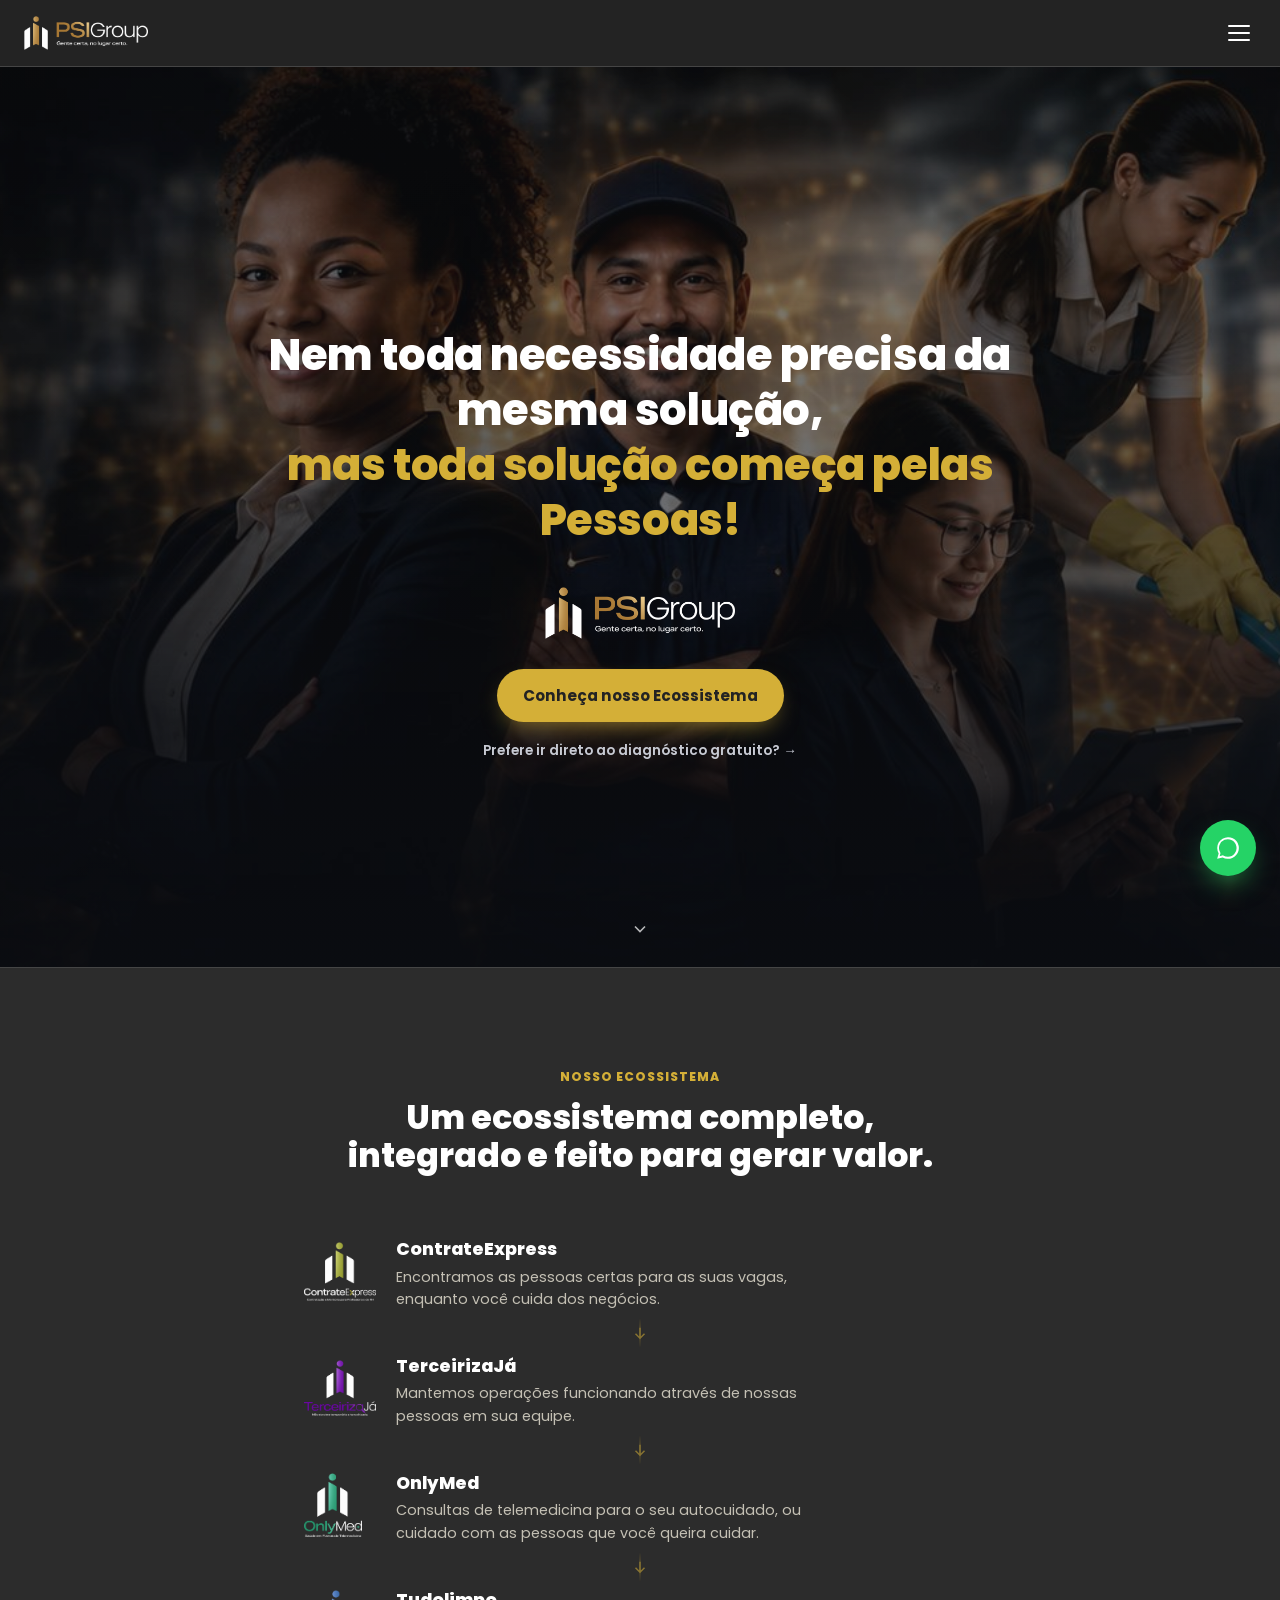
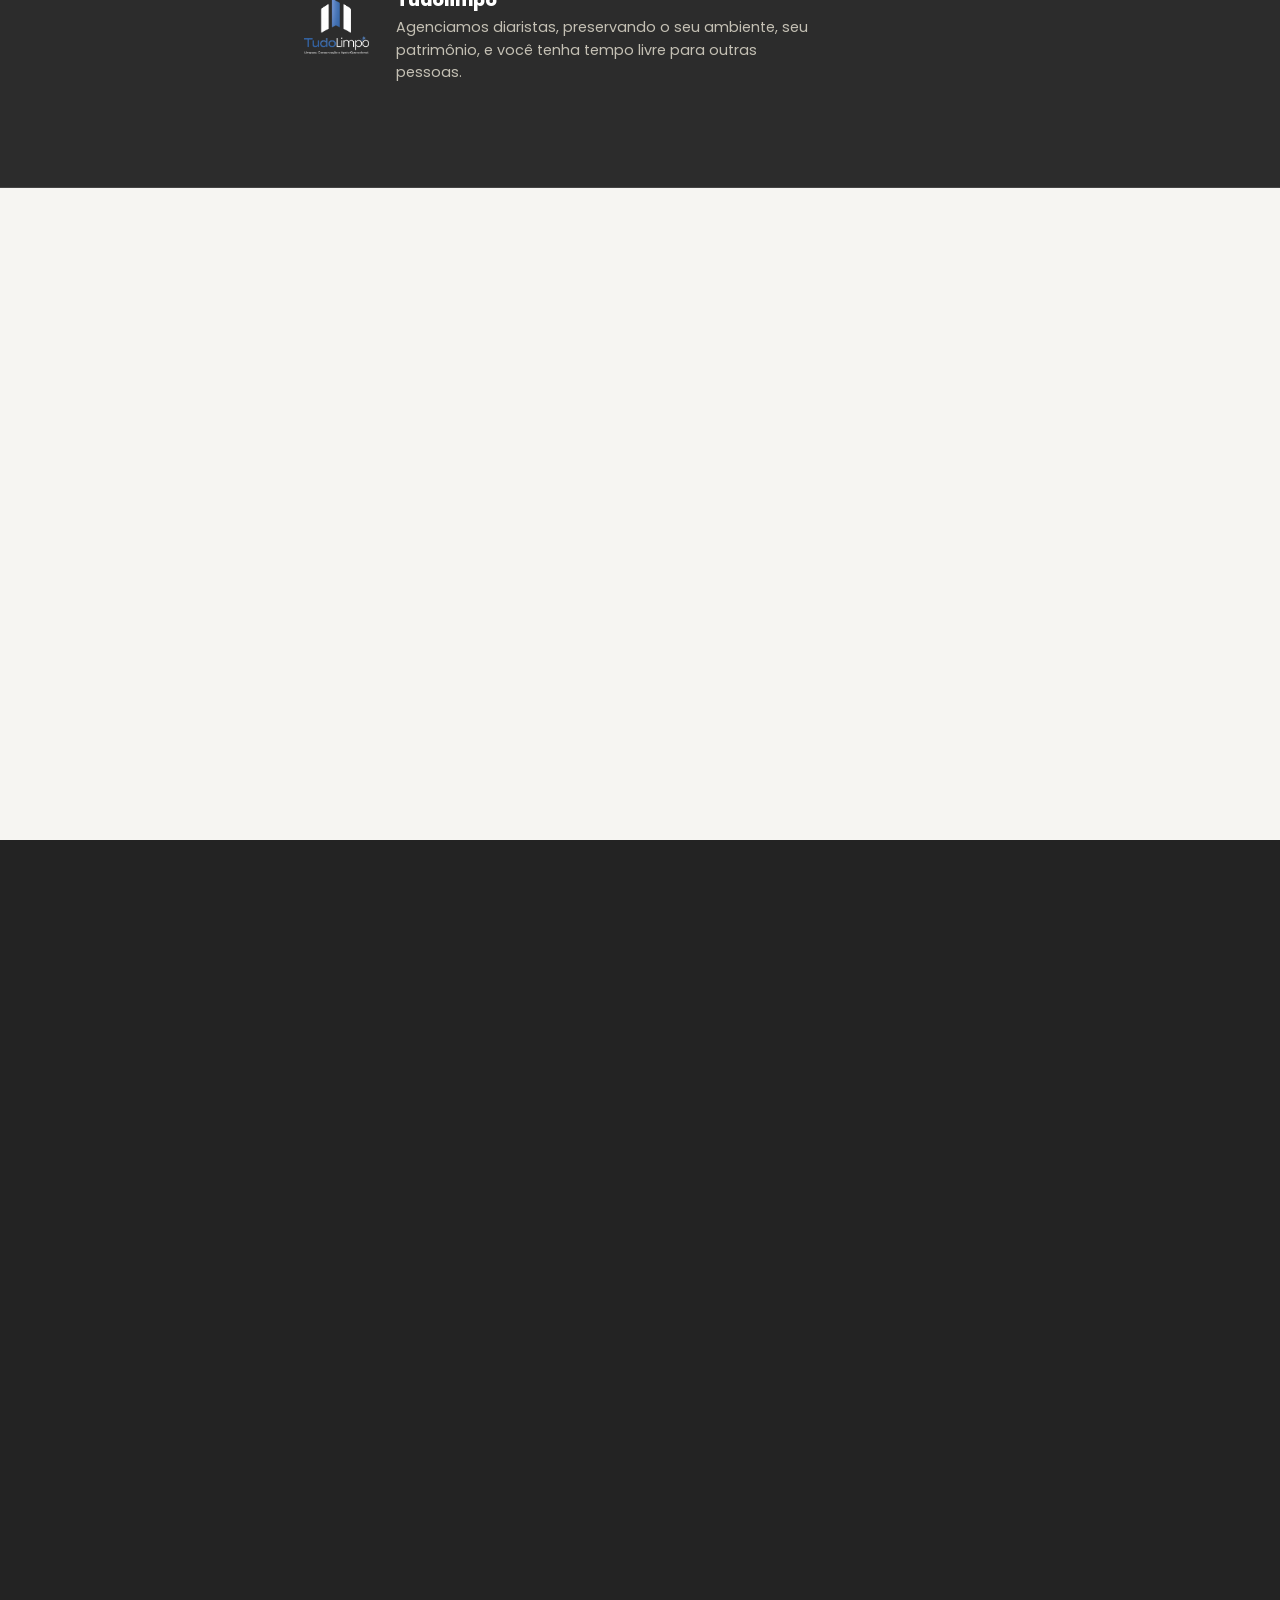
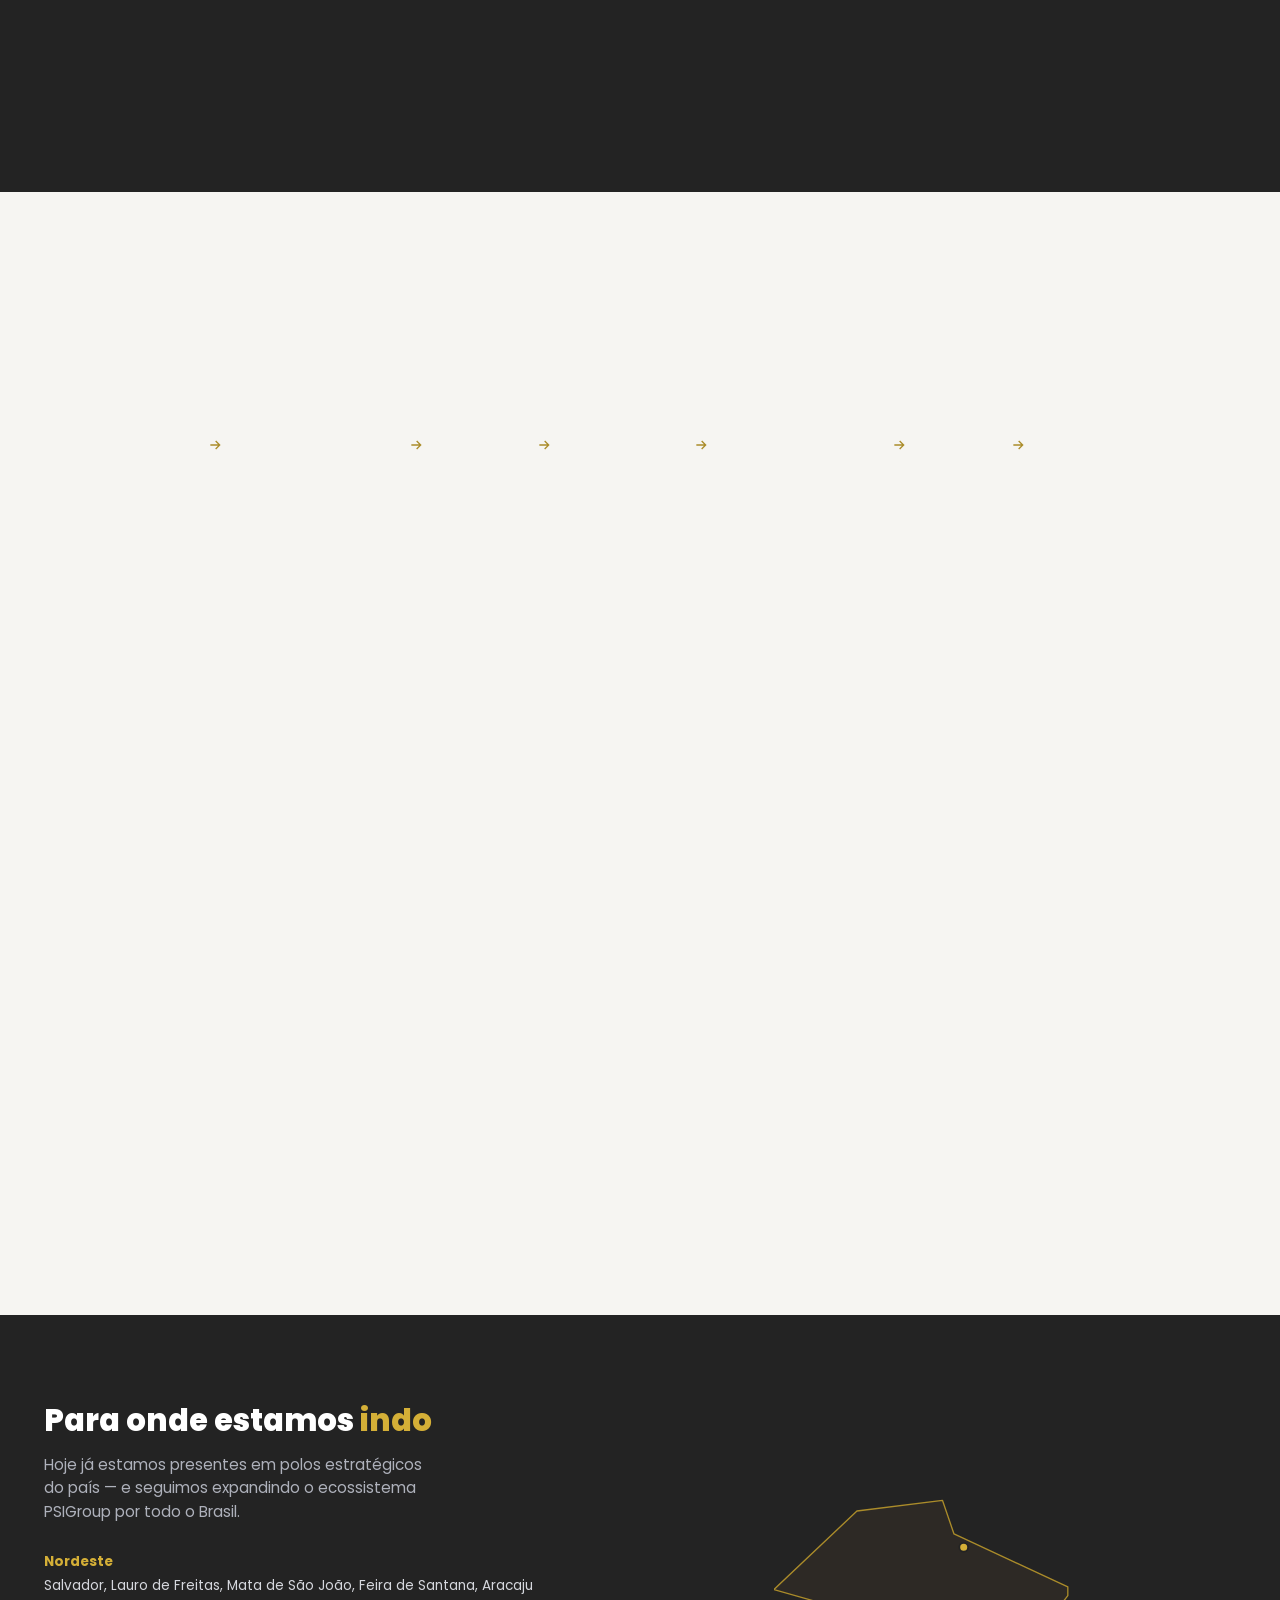
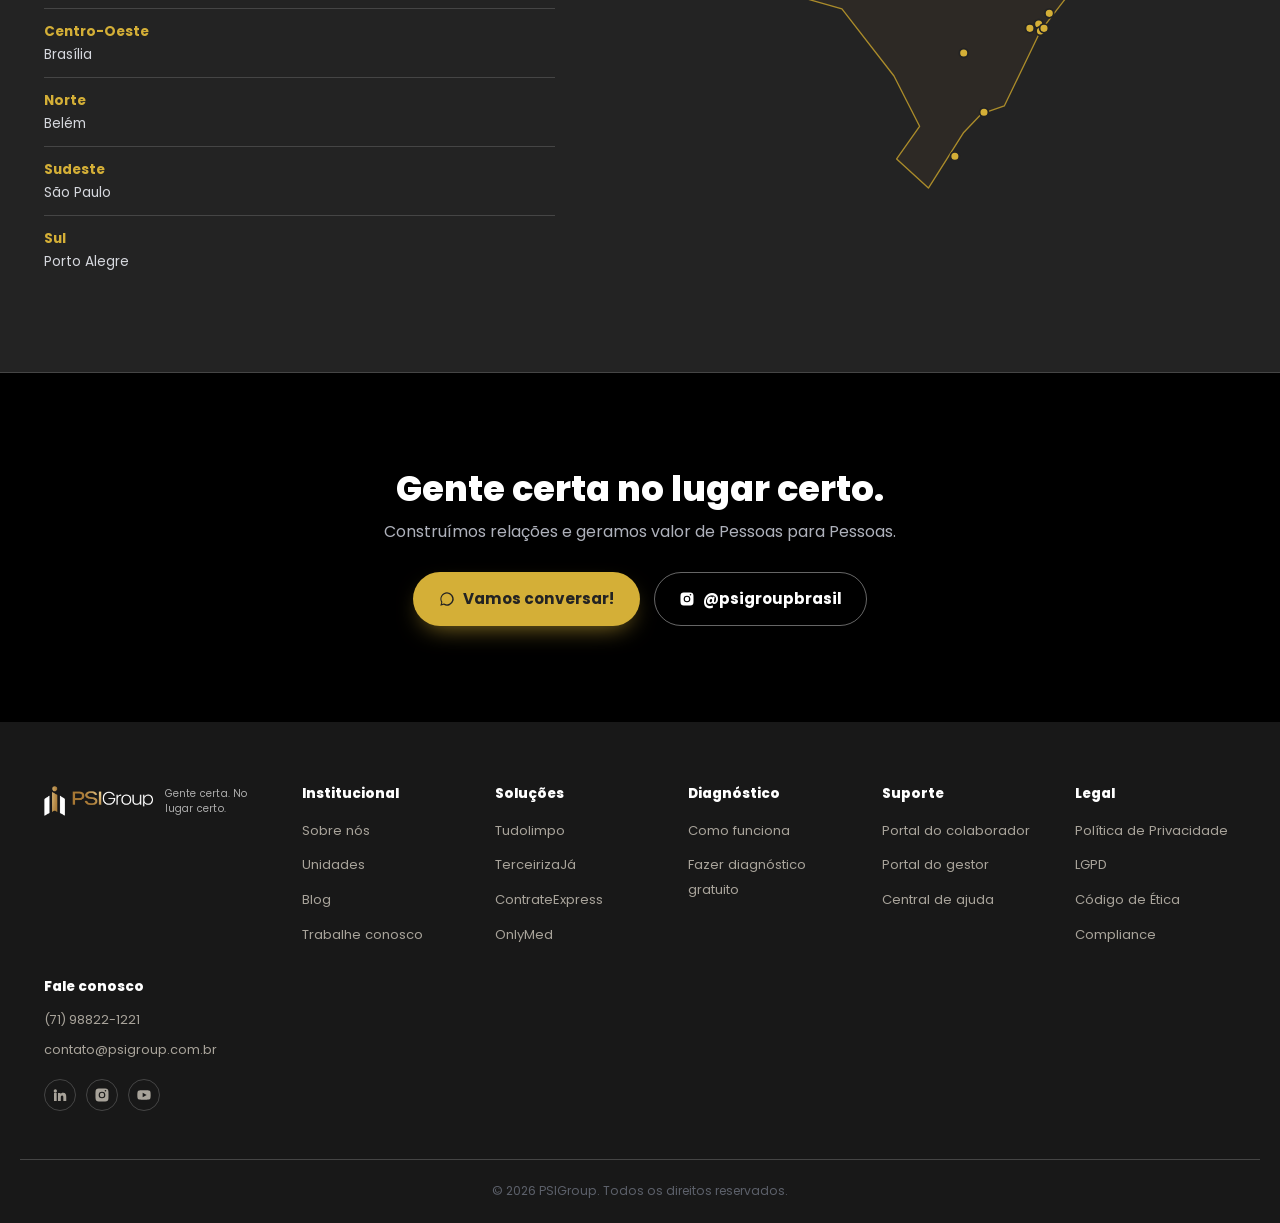
==== commit 6a855578: "Atualização geral" ====
--- a/index.html
+++ b/index.html
@@ -7,7 +7,7 @@
 <meta name="description" content="Consultoria diagnóstica gratuita da PSIGroup: identifique os gargalos da sua operação e receba um plano de ação prático em Pessoas, Operação, Facilities, Saúde e Gestão.">
 <link rel="preconnect" href="https://fonts.googleapis.com">
 <link rel="preconnect" href="https://fonts.gstatic.com" crossorigin>
-<link href="https://fonts.googleapis.com/css2?family=Manrope:wght@400;500;600;700;800&family=Sora:wght@600;700;800&display=swap" rel="stylesheet">
+<link href="https://fonts.googleapis.com/css2?family=Poppins:wght@300;400;500;600;700;800&display=swap" rel="stylesheet">
 <link rel="stylesheet" href="styles.css">
 </head>
 <body class="js-nav-closed">
@@ -16,18 +16,12 @@
 <header class="site-header">
   <div class="wrap header__inner">
     <a href="#" class="logo">
-      <span class="logo__mark" aria-hidden="true">
-        <svg viewBox="0 0 24 24" width="30" height="30"><rect x="2" y="4" width="4" height="16" rx="1" fill="currentColor"/><rect x="10" y="8" width="4" height="12" rx="1" fill="currentColor"/><rect x="18" y="2" width="4" height="18" rx="1" fill="var(--gold)"/></svg>
-      </span>
-      <span class="logo__text">
-        <strong>PSI<em>Group</em></strong>
-        <small>Gente certa. No lugar certo.</small>
-      </span>
+      <img class="logo__image" src="assets/logo-psigroup-full.png" alt="PSIGroup" width="720" height="199">  
     </a>
 
     <nav class="main-nav" id="mainNav" aria-label="Navegação principal">
       <ul>
-        <li><a href="#" class="is-active">Início</a></li>
+        <li><a href="#">Início</a></li>
         <li><a href="#sobre">Sobre</a></li>
         <li><a href="#unidades">Unidades</a></li>
         <li><a href="#solucoes">Diagnóstico gratuito</a></li>
@@ -89,8 +83,7 @@
         <span class="text-gold">mas toda solução começa pelas Pessoas!</span>
       </p>
       <div class="hero__wordmark">
-        <strong>PSIGroup</strong>
-        <span>Gente certa. No lugar certo.</span>
+        <img class="hero__wordmark-image" src="assets/logo-psigroup-full.png" alt="PSIGroup — Gente certa. No lugar certo." width="720" height="198">
       </div>
       <div class="hero__actions">
         <a href="#ecossistema" class="btn btn--gold">Conheça nosso Ecossistema</a>
@@ -113,37 +106,45 @@
 
       <ol class="timeline">
         <li class="timeline__item" data-reveal data-tone="coral">
-          <span class="timeline__badge">CE</span>
+          <span class="timeline__badge">
+            <img src="assets/logo-contrateexpress.png" alt="ContrateExpress" width="220" height="180" loading="lazy">
+          </span>
           <div class="timeline__content">
             <h3>ContrateExpress</h3>
             <p>Encontramos as pessoas certas para as suas vagas, enquanto você cuida dos negócios.</p>
           </div>
         </li>
-        <li class="timeline__arrow" aria-hidden="true">
+        <li class="timeline__arrow" data-tone="coral" aria-hidden="true">
           <svg width="18" height="18" viewBox="0 0 24 24" fill="none" stroke="currentColor" stroke-width="2"><path d="M12 5v14M6 13l6 6 6-6"/></svg>
         </li>
         <li class="timeline__item" data-reveal data-tone="violet">
-          <span class="timeline__badge">TJ</span>
+          <span class="timeline__badge">
+            <img src="assets/logo-terceirizaja.png" alt="TerceirizaJá" width="220" height="180" loading="lazy">
+          </span>
           <div class="timeline__content">
             <h3>TerceirizaJá</h3>
             <p>Mantemos operações funcionando através de nossas pessoas em sua equipe.</p>
           </div>
         </li>
-        <li class="timeline__arrow" aria-hidden="true">
+        <li class="timeline__arrow" data-tone="violet" aria-hidden="true">
           <svg width="18" height="18" viewBox="0 0 24 24" fill="none" stroke="currentColor" stroke-width="2"><path d="M12 5v14M6 13l6 6 6-6"/></svg>
         </li>
         <li class="timeline__item" data-reveal data-tone="green">
-          <span class="timeline__badge">OM</span>
+          <span class="timeline__badge">
+            <img src="assets/logo-onlymed.png" alt="OnlyMed" width="220" height="180" loading="lazy">
+          </span>
           <div class="timeline__content">
             <h3>OnlyMed</h3>
             <p>Consultas de telemedicina para o seu autocuidado, ou cuidado com as pessoas que você queira cuidar.</p>
           </div>
         </li>
-        <li class="timeline__arrow" aria-hidden="true">
+        <li class="timeline__arrow" data-tone="green" aria-hidden="true">
           <svg width="18" height="18" viewBox="0 0 24 24" fill="none" stroke="currentColor" stroke-width="2"><path d="M12 5v14M6 13l6 6 6-6"/></svg>
         </li>
         <li class="timeline__item" data-reveal data-tone="teal">
-          <span class="timeline__badge">TL</span>
+          <span class="timeline__badge">
+            <img src="assets/logo-tudolimpo.png" alt="Tudolimpo" width="220" height="180" loading="lazy">
+          </span>
           <div class="timeline__content">
             <h3>Tudolimpo</h3>
             <p>Agenciamos diaristas, preservando o seu ambiente, seu patrimônio, e você tenha tempo livre para outras pessoas.</p>
@@ -169,30 +170,26 @@
       <div class="about__diagram" data-reveal aria-hidden="true">
         <svg viewBox="0 0 460 460" class="orbit-lines">
           <circle class="orbit-ring" cx="230" cy="230" r="150" fill="none" stroke="#D8D8D2" stroke-width="1.5"/>
-          <line class="orbit-link" x1="230" y1="230" x2="230" y2="80"/>
-          <line class="orbit-link" x1="230" y1="230" x2="380" y2="230"/>
-          <line class="orbit-link" x1="230" y1="230" x2="230" y2="380"/>
-          <line class="orbit-link" x1="230" y1="230" x2="80" y2="230"/>
+          <line class="orbit-link" x1="230" y1="230" x2="100" y2="100"/>
+          <line class="orbit-link" x1="230" y1="230" x2="360" y2="100"/>
+          <line class="orbit-link" x1="230" y1="230" x2="360" y2="360"/>
+          <line class="orbit-link" x1="230" y1="230" x2="100" y2="360"/>
         </svg>
         <div class="orbit-center">
-          <svg viewBox="0 0 24 24" width="34" height="34"><rect x="2" y="6" width="4" height="14" rx="1" fill="#fff"/><rect x="10" y="10" width="4" height="10" rx="1" fill="#fff"/><rect x="18" y="3" width="4" height="17" rx="1" fill="var(--gold)"/></svg>
-        </div>
-
-        <div class="orbit-node" style="--x:0; --y:-150; --d:0" data-c="coral">
-          <span class="orbit-dot"></span>
-          <div class="orbit-label orbit-label--right"><strong>ContrateExpress</strong><small>Recrutamento, seleção e mentoria</small></div>
-        </div>
-        <div class="orbit-node" style="--x:150; --y:0; --d:1" data-c="violet">
-          <span class="orbit-dot"></span>
-          <div class="orbit-label orbit-label--right"><strong>TerceirizaJá</strong><small>Mão de obra temporária e terceirizada</small></div>
-        </div>
-        <div class="orbit-node" style="--x:0; --y:150; --d:2" data-c="green">
-          <span class="orbit-dot"></span>
-          <div class="orbit-label orbit-label--right"><strong>OnlyMed</strong><small>Telemedicina e saúde ocupacional</small></div>
-        </div>
-        <div class="orbit-node" style="--x:-150; --y:0; --d:3" data-c="teal">
-          <span class="orbit-dot"></span>
-          <div class="orbit-label orbit-label--left"><strong>Tudolimpo</strong><small>Limpeza e conservação</small></div>
+          <img src="assets/logo-icon.png" alt="" width="30" height="42">
+        </div>
+
+        <div class="orbit-node orbit-node--tl" style="--d:0">
+          <img class="orbit-logo" src="assets/ContrateExpress Vertical (CINZA).png" alt="ContrateExpress" width="130" height="106" loading="lazy">
+        </div>
+        <div class="orbit-node orbit-node--tr" style="--d:1">
+          <img class="orbit-logo" src="assets/TerceirizaJá Vertical (CINZA).png" alt="TerceirizaJá" width="130" height="106" loading="lazy">
+        </div>
+        <div class="orbit-node orbit-node--br" style="--d:2">
+          <img class="orbit-logo" src="assets/OnlyMed Vertical (CINZA).png" alt="OnlyMed" width="130" height="106" loading="lazy">
+        </div>
+        <div class="orbit-node orbit-node--bl" style="--d:3">
+          <img class="orbit-logo" src="assets/Tudolimpo Vertical (CINZA).png" alt="Tudolimpo" width="130" height="106" loading="lazy">
         </div>
       </div>
     </div>
@@ -210,7 +207,7 @@
         <div class="hex-grid">
           <div class="hex" data-tone="teal" data-reveal tabindex="0">
             <div class="hex__inner">
-              <h3>Tudolimpo</h3>
+              <img src="assets/logo-tudolimpo.png" alt="Logo Tudolimpo">
               <ul class="hex__tags">
                 <li>Limpeza</li><li>Conservação</li><li>Facilities</li><li>Residências</li><li>Empresas</li><li>Condomínios</li>
               </ul>
@@ -218,7 +215,7 @@
           </div>
           <div class="hex" data-tone="violet" data-reveal tabindex="0">
             <div class="hex__inner">
-              <h3>TerceirizaJá</h3>
+              <img src="assets/logo-terceirizaja.png" alt="Logo TerceirizaJá">
               <ul class="hex__tags">
                 <li>Terceirização</li><li>Mão de obra temporária</li><li>Operação</li><li>Escala</li>
               </ul>
@@ -226,7 +223,7 @@
           </div>
           <div class="hex" data-tone="coral" data-reveal tabindex="0">
             <div class="hex__inner">
-              <h3>ContrateExpress</h3>
+              <img src="assets/logo-contrateexpress.png" alt="Logo ContrateExpress">
               <ul class="hex__tags">
                 <li>Contratação de Pessoas</li><li>Treinamentos de Equipes</li><li>Mentorias para RH</li><li>Banco de Talentos</li>
               </ul>
@@ -234,7 +231,7 @@
           </div>
           <div class="hex" data-tone="green" data-reveal tabindex="0">
             <div class="hex__inner">
-              <h3>OnlyMed</h3>
+              <img src="assets/logo-onlymed.png" alt="Logo OnlyMed">
               <ul class="hex__tags">
                 <li>Consultas e Telemedicina</li><li>Saúde, Orientação e Bem-estar Online</li>
               </ul>
@@ -381,13 +378,8 @@
 
     <div class="footer__brand">
       <a href="#" class="logo logo--footer">
-        <span class="logo__mark" aria-hidden="true">
-          <svg viewBox="0 0 24 24" width="26" height="26"><rect x="2" y="4" width="4" height="16" rx="1" fill="currentColor"/><rect x="10" y="8" width="4" height="12" rx="1" fill="currentColor"/><rect x="18" y="2" width="4" height="18" rx="1" fill="var(--gold)"/></svg>
-        </span>
-        <span class="logo__text">
-          <strong>PSI<em>Group</em></strong>
-          <small>Gente certa. No lugar certo.</small>
-        </span>
+        <img class="logo__image" src="assets/logo-psigroup.png" alt="PSIGroup" width="720" height="199">
+        <span class="logo__tagline">Gente certa. No lugar certo.</span>
       </a>
     </div>
 
--- a/styles.css
+++ b/styles.css
@@ -1,24 +1,50 @@
 /* ==========================================================================
    PSIGroup — design tokens
-   ========================================================================== */
+   Paleta e tipografia conforme o manual de identidade (Seção 03 — Cores,
+   Seção 04 — Tipografia). Regra de ouro do sistema: só o elemento central
+   do símbolo e a primeira palavra do logotipo carregam a cor da marca; os
+   demais elementos ficam grafite em fundo claro e branco em fundo escuro.
+   ========================================================================== */
+
+/* Aktiv Grotesk Ex é fonte licenciada — não pode ser carregada via CDN.
+   Quando você tiver os arquivos oficiais (woff2), descomente e aponte os
+   caminhos abaixo. Até lá, o sistema cai para Poppins automaticamente,
+   que já é a segunda fonte oficial da marca — o fallback não destoa. */
+/*
+@font-face{
+  font-family: "Aktiv Grotesk Ex";
+  src: url("assets/fonts/AktivGroteskEx-Light.woff2") format("woff2");
+  font-weight: 300;
+  font-style: normal;
+  font-display: swap;
+}
+@font-face{
+  font-family: "Aktiv Grotesk Ex";
+  src: url("assets/fonts/AktivGroteskEx-Bold.woff2") format("woff2");
+  font-weight: 700;
+  font-style: normal;
+  font-display: swap;
+}
+*/
+
 :root{
-  --ink:        #0B0D12;
-  --ink-soft:   #14171F;
-  --ink-card:   #1A1D26;
-  --line-dark:  #2A2E38;
+  --ink:        #232323;
+  --ink-soft:   #2C2C2C;
+  --ink-card:   #333333;
+  --line-dark:  #454545;
 
   --paper:      #F6F5F2;
   --paper-line: #E4E2DC;
 
-  --gold:       #E3A63E;
-  --gold-dark:  #C88E2E;
-  --gold-tint:  #FBEBCB;
+  --gold:       #D4AF37;
+  --gold-dark:  #AB8C2A;
+  --gold-tint:  #F2E9D9;
 
   --white:      #FFFFFF;
-  --ink-body:   #4A4E58;
-
-  --font-display: "Sora", "Manrope", sans-serif;
-  --font-body:    "Manrope", sans-serif;
+  --ink-body:   #4B4844;
+
+  --font-display: "Aktiv Grotesk Ex", "Poppins", sans-serif;
+  --font-body:    "Poppins", sans-serif;
 
   --radius-sm: 8px;
   --radius-md: 14px;
@@ -26,7 +52,7 @@
 
   --wrap: 1240px;
 
-  --shadow-card: 0 18px 40px -20px rgba(11,13,18,.35);
+  --shadow-card: 0 18px 40px -20px rgba(35,35,35,.35);
 
   --ok:     #59B24A;
   --warn:   #E3763E;
@@ -93,9 +119,9 @@
 .btn--gold{
   background: var(--gold);
   color: var(--ink);
-  box-shadow: 0 10px 24px -10px rgba(227,166,62,.7);
-}
-.btn--gold:hover{ background: var(--gold-dark); }
+  box-shadow: 0 10px 24px -10px rgba(212,175,55,.7);
+}
+.btn--gold:hover{ filter: brightness(.9); }
 
 .btn--outline{
   background: transparent;
@@ -135,6 +161,11 @@
   box-shadow: 0 12px 30px -18px rgba(0,0,0,.6);
 }
 .header__inner{
+  /* Sobrepõe o max-width:1240px herdado de .wrap: com os 10 itens do menu em
+     nowrap, o conteúdo do header precisa de ~1423px para nunca espremer —
+     esse teto maior é exclusivo do header e não afeta o max-width das
+     demais seções (que continuam em --wrap:1240px). */
+  max-width: 1600px;
   display:flex;
   align-items:center;
   gap: 32px;
@@ -144,27 +175,26 @@
 .logo{
   display:flex;
   align-items:center;
-  gap:10px;
+  gap:12px;
   color: var(--white);
   flex-shrink:0;
 }
-.logo__mark{ color: var(--white); display:flex; }
-.logo__text{ display:flex; flex-direction:column; line-height:1.1; }
-.logo__text strong{ font-family: var(--font-display); font-size:1.15rem; font-weight:800; letter-spacing:-.02em; }
-.logo__text strong em{ font-style:normal; color: var(--gold); }
-.logo__text small{ font-size:.62rem; color:#9CA0AC; letter-spacing:.02em; }
+.logo__image{ height:34px; width:auto; display:block; }
+.logo--footer .logo__image{ height:30px; }
+.logo__tagline{ font-size:.62rem; color: var(--white); opacity:.65; letter-spacing:.02em; }
 
 .main-nav{ flex:1; display:flex; justify-content:center; }
-.main-nav ul{ display:flex; align-items:center; gap: 28px; }
+.main-nav ul{ display:flex; align-items:center; gap: 20px; }
 .main-nav a{
   color:#C7CAD3;
   font-size: .92rem;
   font-weight:600;
   padding-block: 6px;
   border-bottom: 2px solid transparent;
+  white-space: nowrap;
   transition: color .15s ease, border-color .15s ease;
 }
-.main-nav a:hover, .main-nav a.is-active{ color: var(--gold); border-color: var(--gold); }
+.main-nav a:hover, .main-nav a:focus-visible{ color: var(--gold); border-color: var(--gold); }
 
 /* -- Dropdown "Serviços" -- */
 .has-dropdown{ position:relative; }
@@ -223,13 +253,13 @@
   border-radius: var(--radius-sm);
 }
 .nav-dropdown a{ color:#fff; }
-.nav-dropdown a:hover, .nav-dropdown a:focus-visible{ background: rgba(227,166,62,.12); }
+.nav-dropdown a:hover, .nav-dropdown a:focus-visible{ background: rgba(164,121,62,.12); }
 .nav-dropdown a strong{ font-size:.88rem; font-weight:700; }
-.nav-dropdown a span{ font-size:.74rem; color:#9CA0AC; }
+.nav-dropdown a span{ font-size:.74rem; color:#A8A39A; }
 
 .nav-dropdown__soon{ opacity:.45; cursor: not-allowed; }
 .nav-dropdown__soon strong{ font-size:.88rem; font-weight:700; color:#fff; }
-.nav-dropdown__soon span{ font-size:.74rem; color:#9CA0AC; }
+.nav-dropdown__soon span{ font-size:.74rem; color:#A8A39A; }
 
 .header__cta svg{ transform: rotate(0deg); }
 
@@ -295,8 +325,8 @@
   overflow:hidden;
   color:#fff;
   background:
-    radial-gradient(60% 60% at 85% 15%, rgba(227,166,62,.18), transparent 70%),
-    linear-gradient(160deg, #1B1E27, #0B0D12 70%);
+    radial-gradient(60% 60% at 85% 15%, rgba(212,175,55,.18), transparent 70%),
+    linear-gradient(160deg, #2E2E2E, var(--ink) 70%);
 }
 .hero__bg{ position:absolute; inset:0; z-index:0; }
 .hero__bg-image{
@@ -335,17 +365,9 @@
   letter-spacing:-.01em;
 }
 .hero__wordmark{
-  display:flex;
-  align-items:baseline;
-  gap:10px;
-  padding-top:4px;
-}
-.hero__wordmark strong{
-  font-family: var(--font-display);
-  font-size:1.2rem;
-  font-weight:800;
-}
-.hero__wordmark span{ color:#B7BAC4; font-size:.95rem; }
+  padding-top:8px;
+}
+.hero__wordmark-image{ height:52px; width:auto; display:block; }
 
 .hero__actions{
   display:flex;
@@ -386,8 +408,11 @@
 .ecosystem__head{ text-align:center; margin-bottom: 56px; }
 .ecosystem__head h2{ font-size: clamp(1.6rem, 2.6vw, 2.2rem); font-weight:800; }
 
-.timeline{ display:flex; flex-direction:column; align-items:center; }
+.timeline{ position:relative; display:flex; flex-direction:column; align-items:center; }
+
 .timeline__item{
+  position:relative;
+  z-index:1;
   width:100%;
   display:flex;
   align-items:flex-start;
@@ -397,28 +422,106 @@
 }
 .timeline__badge{
   flex-shrink:0;
-  width:56px; height:56px;
-  border-radius:50%;
-  display:grid; place-items:center;
-  font-family: var(--font-display);
-  font-weight:800;
-  font-size:.95rem;
+  width:72px;
+  height:64px;
+  display:flex;
+  align-items:center;
+  justify-content:flex-start;
+}
+.timeline__badge img{
+  height:100%;
+  width:auto;
+  max-width:100%;
+  object-fit:contain;
+  object-position:left center;
+  display:block;
+  filter: drop-shadow(0 0 0 rgba(0,0,0,0));
+  transition: filter .22s ease, transform .22s ease;
+}
+.timeline__item[data-tone="coral"] { --tone:#F2795A; --tone-rgb:242,121,90; }
+.timeline__item[data-tone="violet"]{ --tone:#8B5CF6; --tone-rgb:139,92,246; }
+.timeline__item[data-tone="green"] { --tone:#59B24A; --tone-rgb:89,178,74; }
+.timeline__item[data-tone="teal"]  { --tone:#22B39A; --tone-rgb:34,179,154; }
+
+.timeline__item:hover .timeline__badge img,
+.timeline__item:focus-within .timeline__badge img{
+  transform: translateY(-1px) scale(1.045);
+  filter:
+    drop-shadow(0 0 2px rgba(var(--tone-rgb), .95))
+    drop-shadow(0 0 9px rgba(var(--tone-rgb), .7))
+    drop-shadow(0 0 20px rgba(var(--tone-rgb), .4));
+}
+
+.timeline__content h3{ font-family: var(--font-display); font-size:1.1rem; font-weight:800; margin-bottom:6px; transition: color .22s ease, text-shadow .22s ease; }
+.timeline__content p{ font-size:.9rem; color:#C4C0B4; max-width:46ch; }
+
+.timeline__item:hover .timeline__content h3,
+.timeline__item:focus-within .timeline__content h3{
   color:#fff;
-  border: 2px solid var(--tone);
-  background: var(--ink);
-}
-.timeline__item[data-tone="coral"] { --tone:#F2795A; }
-.timeline__item[data-tone="violet"]{ --tone:#8B5CF6; }
-.timeline__item[data-tone="green"] { --tone:#59B24A; }
-.timeline__item[data-tone="teal"]  { --tone:#22B39A; }
-
-.timeline__content h3{ font-family: var(--font-display); font-size:1.1rem; font-weight:800; margin-bottom:6px; }
-.timeline__content p{ font-size:.9rem; color:#B7BAC4; max-width:46ch; }
-
+  text-shadow: 0 0 12px rgba(var(--tone-rgb), .55);
+}
+
+/* Conector entre um item e o próximo: curto, confinado ao espaço do
+   próprio gap, e só acende via CSS puro (seletor de irmão adjacente)
+   quando o item ANTERIOR está sob o mouse/foco — sem estado em JS,
+   então nunca fica "preso" aceso nem duplicado. */
 .timeline__arrow{
+  position:relative;
+  z-index:1;
+  display:flex;
+  justify-content:center;
   color: var(--gold);
   padding: 6px 0;
-  opacity:.7;
+  opacity:.55;
+  transition: color .22s ease, opacity .22s ease;
+}
+.timeline__arrow[data-tone="coral"] { --tone:#F2795A; --tone-rgb:242,121,90; }
+.timeline__arrow[data-tone="violet"]{ --tone:#8B5CF6; --tone-rgb:139,92,246; }
+.timeline__arrow[data-tone="green"] { --tone:#59B24A; --tone-rgb:89,178,74; }
+
+.timeline__arrow::before{
+  content:"";
+  position:absolute;
+  left:50%; top:0; bottom:0;
+  width:2px;
+  transform:translateX(-50%);
+  background: linear-gradient(to bottom, transparent, currentColor 30%, currentColor 70%, transparent);
+  opacity:.3;
+  border-radius:2px;
+  transition: opacity .22s ease, filter .22s ease;
+}
+.timeline__arrow svg{
+  position:relative;
+  z-index:1;
+  transition: filter .22s ease, transform .22s ease;
+}
+
+.timeline__item:hover + .timeline__arrow,
+.timeline__item:focus-within + .timeline__arrow{
+  color: var(--tone, var(--gold));
+  opacity:1;
+}
+.timeline__item:hover + .timeline__arrow::before,
+.timeline__item:focus-within + .timeline__arrow::before{
+  opacity:.95;
+  filter:
+    drop-shadow(0 0 3px rgba(var(--tone-rgb, 164,121,62), .9))
+    drop-shadow(0 0 10px rgba(var(--tone-rgb, 164,121,62), .6));
+}
+.timeline__item:hover + .timeline__arrow svg,
+.timeline__item:focus-within + .timeline__arrow svg{
+  transform: scale(1.18);
+  filter:
+    drop-shadow(0 0 3px rgba(var(--tone-rgb, 164,121,62), .95))
+    drop-shadow(0 0 10px rgba(var(--tone-rgb, 164,121,62), .65));
+}
+
+@media (prefers-reduced-motion: reduce){
+  .timeline__badge img,
+  .timeline__content h3,
+  .timeline__arrow,
+  .timeline__arrow::before,
+  .timeline__arrow svg{ transition:none; }
 }
 
 /* ==========================================================================
@@ -437,19 +540,28 @@
 
 .about__diagram{
   position:relative;
+  /* width explícito é necessário: como todo o conteúdo do diagrama é
+     position:absolute (nada em fluxo normal), o navegador não tem como
+     resolver aspect-ratio a partir de "width:auto" e a caixa colapsa
+     para 0x0 — largura explícita (100%, limitada por max-width) evita isso. */
+  width: 100%;
   aspect-ratio:1/1;
   max-width: 460px;
   margin-inline:auto;
 }
-.orbit-lines{ position:absolute; inset:0; width:100%; height:100%; }
+.orbit-lines{ position:absolute; inset:0; width:100%; height:100%; z-index:1; pointer-events:none; }
 .orbit-ring{ opacity:.6; }
 .orbit-link{
   stroke: var(--gold);
-  stroke-width:1.5;
-  stroke-dasharray: 220;
-  stroke-dashoffset: 220;
+  stroke-width:2;
+  stroke-linecap: round;
+  stroke-dasharray: 320;
+  stroke-dashoffset: 320;
   transition: stroke-dashoffset 1s ease;
-  opacity:.7;
+  opacity:.85;
+  filter:
+    drop-shadow(0 0 2px var(--gold))
+    drop-shadow(0 0 6px var(--gold));
 }
 .about__diagram.is-visible .orbit-link{ stroke-dashoffset:0; }
 
@@ -461,46 +573,48 @@
   border-radius:50%;
   background: var(--ink);
   display:grid; place-items:center;
-  box-shadow: var(--shadow-card);
-  z-index:2;
-}
+  /* Brilho neon discreto ao redor do ícone central, além da sombra de
+     profundidade já existente — mantido sutil (baixa opacidade). */
+  box-shadow:
+    var(--shadow-card),
+    0 0 14px 1px rgba(164,121,62,.45),
+    0 0 28px 4px rgba(164,121,62,.22);
+  z-index:10;
+}
+
+/* Nós da órbita: ancorados nos 4 quadrantes (cantos) do diagrama via
+   top/right/bottom/left, nunca no centro do ponto — assim o conteúdo do
+   nó cresce para fora, para longe do ícone central, e não sobrepõe.
+   Cada nó hoje só contém a logo vertical completa (sem texto ao lado). */
 .orbit-node{
   position:absolute;
-  left:50%; top:50%;
-  transform: translate(calc(-50% + var(--x) * 1px), calc(-50% + var(--y) * 1px)) scale(.5);
-  display:flex; align-items:center; gap:10px;
+  z-index:5;
+  width: 150px;
+  display:flex;
+  align-items:center;
+  justify-content:center;
   opacity:0;
+  transform: scale(.5);
   transition: opacity .5s ease, transform .5s ease;
   transition-delay: calc(var(--d, 0) * .12s);
 }
 .about__diagram.is-visible .orbit-node{
   opacity:1;
-  transform: translate(calc(-50% + var(--x) * 1px), calc(-50% + var(--y) * 1px)) scale(1);
-}
-.orbit-dot{
-  width:14px; height:14px;
-  border-radius:50%;
-  background: var(--white);
-  border: 3px solid var(--tone, var(--gold));
-  box-shadow: var(--shadow-card);
-  flex-shrink:0;
-  animation: orbit-pulse 2.6s ease-in-out infinite;
-}
-@keyframes orbit-pulse{
-  0%, 100% { box-shadow: 0 0 0 0 rgba(227,166,62,.35); }
-  50%      { box-shadow: 0 0 0 8px rgba(227,166,62,0); }
-}
-@media (prefers-reduced-motion: reduce){ .orbit-dot{ animation:none; } }
-
-.orbit-node[data-c="coral"] { --tone:#F2795A; }
-.orbit-node[data-c="violet"]{ --tone:#8B5CF6; }
-.orbit-node[data-c="green"] { --tone:#59B24A; }
-.orbit-node[data-c="teal"]  { --tone:#22B39A; }
-
-.orbit-label{ font-size:.78rem; line-height:1.3; white-space:nowrap; }
-.orbit-label strong{ display:block; font-family: var(--font-display); font-size:.86rem; }
-.orbit-label small{ color:#8A8D97; font-size:.72rem; }
-.orbit-label--left{ order:-1; text-align:right; }
+  transform: scale(1);
+}
+.orbit-node--tl{ top: 6%;  left: 0; }
+.orbit-node--tr{ top: 6%;  right: 0; }
+.orbit-node--br{ bottom: 6%; right: 0; }
+.orbit-node--bl{ bottom: 6%; left: 0; }
+
+.orbit-logo{
+  width:100%;
+  max-width:130px;
+  height:auto;
+  object-fit:contain;
+  display:block;
+  margin-inline:auto;
+}
 
 /* ==========================================================================
    Unidades (hexágonos + números)
@@ -548,15 +662,40 @@
   background: linear-gradient(160deg, color-mix(in srgb, var(--tone) 30%, transparent), transparent 65%);
   pointer-events:none;
 }
-.hex__inner{ position:relative; text-align:center; }
-.hex__inner h3{ font-family: var(--font-display); font-size:1rem; font-weight:800; margin-bottom:8px; color:#fff; }
+.hex__inner{
+  /* Contêiner de sobreposição: logo e textos ocupam o mesmo espaço central
+     (inset:0) e alternam por opacidade — por isso precisa de tamanho real
+     (width/height 100%) para os filhos absolutos terem onde se ancorar. */
+  position:relative;
+  width:100%;
+  height:100%;
+  text-align:center;
+}
+.hex__inner img{
+  /* max-width relativo mantém as pontas da logo longe das diagonais do
+     clip-path do hexágono; object-fit + height:auto evitam distorção. */
+  position:absolute;
+  inset:0;
+  margin:auto;
+  width:100%;
+  max-width:65%;
+  height:auto;
+  object-fit:contain;
+  display:block;
+  opacity:1;
+  transition: opacity .3s ease;
+  pointer-events:none;
+}
 .hex__tags{
-  display:flex; flex-direction:column; gap:4px;
-  font-size:.7rem; color:#B7BAC4;
-  max-height:0;
-  overflow:hidden;
+  position:absolute;
+  inset:0;
+  display:flex; flex-direction:column; justify-content:center; align-items:center; gap:4px;
+  text-align:center;
+  font-size:.7rem; color:#C4C0B4;
   opacity:0;
-  transition: max-height .3s ease, opacity .3s ease;
+  visibility:hidden;
+  transition: opacity .3s ease, visibility .3s ease;
+  pointer-events:none;
 }
 .hex__tags li{ white-space:nowrap; }
 
@@ -567,11 +706,17 @@
   border-color: var(--tone);
   outline:none;
 }
-.hex:hover .hex__tags, .hex:focus-visible .hex__tags, .hex:focus-within .hex__tags{
-  max-height:160px;
+.hex:hover .hex__inner img,
+.hex:focus-visible .hex__inner img,
+.hex:focus-within .hex__inner img{
+  opacity:0;
+}
+.hex:hover .hex__tags,
+.hex:focus-visible .hex__tags,
+.hex:focus-within .hex__tags{
   opacity:1;
-}
-.hex:hover .hex__inner h3, .hex:focus-visible .hex__inner h3{ margin-bottom:10px; }
+  visibility:visible;
+}
 
 .units__stats{
   background: var(--ink-card);
@@ -680,7 +825,7 @@
 
 .presence__map{ max-width:340px; margin-inline:auto; }
 .presence__map svg{ width:100%; height:auto; }
-.presence__silhouette{ fill: rgba(227,166,62,.08); stroke: var(--gold-dark); stroke-width:1.5; stroke-linejoin:round; }
+.presence__silhouette{ fill: rgba(164,121,62,.08); stroke: var(--gold-dark); stroke-width:1.5; stroke-linejoin:round; }
 .presence__pin{ fill: var(--gold); stroke: var(--ink); stroke-width:2; cursor:pointer; transition: fill .15s ease; }
 .presence__pin:hover, .presence__pin:focus-visible{ fill:#fff; }
 
@@ -846,7 +991,7 @@
 /* ==========================================================================
    Footer
    ========================================================================== */
-.site-footer{ background: #08090C; color:#9CA0AC; padding-top: 64px; }
+.site-footer{ background: #181818; color:#A8A39A; padding-top: 64px; }
 .footer__grid{
   display:grid;
   grid-template-columns: 1.4fr repeat(5, 1fr);
@@ -857,7 +1002,7 @@
 .footer__brand .logo{ margin-bottom: 14px; }
 .footer__col h4{ color:#fff; font-size:.85rem; font-weight:800; margin-bottom:16px; }
 .footer__col ul{ display:flex; flex-direction:column; gap:10px; }
-.footer__col a{ font-size:.82rem; color:#9CA0AC; }
+.footer__col a{ font-size:.82rem; color:#A8A39A; }
 .footer__col a:hover{ color: var(--gold); }
 .footer__contact ul{ margin-bottom:20px; }
 .footer__contact li{ font-size:.8rem; line-height:1.5; }
@@ -867,7 +1012,7 @@
   width:32px; height:32px;
   border-radius:50%;
   border:1px solid var(--line-dark);
-  color:#9CA0AC;
+  color:#A8A39A;
   display:grid; place-items:center;
   transition: border-color .15s ease, color .15s ease;
 }
@@ -901,7 +1046,6 @@
    Responsive
    ========================================================================== */
 @media (max-width: 1100px){
-  .main-nav ul{ gap:16px; }
   .units__layout{ grid-template-columns: 1fr; }
   .units__stats{ position:static; max-width:420px; }
   .solutions__grid{ grid-template-columns: repeat(2, 1fr); }
@@ -910,7 +1054,12 @@
   .footer__grid{ grid-template-columns: repeat(3, 1fr); }
 }
 
-@media (max-width: 900px){
+/* Menu principal: colapsa para o hambúrguer mais cedo para não espremer os
+   10 itens de navegação + dropdown antes disso. Medido empiricamente: com
+   white-space:nowrap nos links, o conteúdo do header (logo + nav + CTA)
+   precisa de ~1423px; 1480px dá a margem de segurança para caber sem
+   overflow horizontal em qualquer viewport abaixo disso. */
+@media (max-width: 1480px){
   .main-nav{ display:none; }
   .header__cta{ display:none; }
   .nav-toggle{ display:flex; margin-left:auto; }
@@ -962,17 +1111,47 @@
   }
   .has-dropdown.is-open .nav-dropdown{ max-height: 420px; transform:none; }
   .nav-dropdown a, .nav-dropdown__soon{ padding: 10px 6px; }
-
+}
+
+@media (max-width: 900px){
   .timeline__item{ gap:14px; }
 
   .about__grid{ grid-template-columns: 1fr; }
-  .about__diagram{ order:-1; margin-bottom: 24px; }
-  .orbit-label{ display:none; }
+
+  /* Órbita desligada no mobile: sem posicionamento absoluto nem teia neon
+     (que exigem espaço em 2D); os 4 nós viram uma lista simples empilhada,
+     mantendo logo + título + descrição visíveis. */
+  .about__diagram{
+    order:-1;
+    margin-bottom: 24px;
+    aspect-ratio: auto;
+    max-width: 360px;
+    display:flex;
+    flex-direction:column;
+    align-items:center;
+    gap:16px;
+  }
+  .orbit-lines{ display:none; }
+  .orbit-center{ position:static; transform:none; }
+  .orbit-node{
+    position:static;
+    width:100%;
+    max-width:180px;
+    opacity:1;
+    transform:none;
+    transition:none;
+  }
 
   .hex-grid{ grid-template-columns: repeat(2, 1fr); max-width:420px; margin-inline:auto; }
   .hex-grid .hex:nth-child(even){ margin-top:0; }
-  .hex__tags{ max-height:none; opacity:1; position:static; }
   .hex{ aspect-ratio: 1/0.98; }
+
+  /* Sem hover confiável no touch: desliga a sobreposição por opacidade e
+     volta ao empilhamento simples (logo em cima, textos embaixo), ambos
+     sempre visíveis — como já era o comportamento mobile antes. */
+  .hex__inner{ display:flex; flex-direction:column; align-items:center; justify-content:center; }
+  .hex__inner img{ position:static; margin:0 0 8px; opacity:1; }
+  .hex__tags{ position:static; inset:auto; opacity:1; visibility:visible; }
 
   .flow{ flex-direction:column; }
   .flow__arrow{ transform: rotate(90deg); padding-block:2px; }
@@ -987,6 +1166,8 @@
 
 @media (max-width: 560px){
   .wrap{ padding-inline: 18px; }
+  .logo__tagline{ display:none; }
+  .logo__image{ height:28px; }
   .hex-grid{ grid-template-columns: 1fr; max-width:280px; }
   .footer__grid{ grid-template-columns: 1fr 1fr; }
   .final-cta__actions{ flex-direction:column; width:100%; }
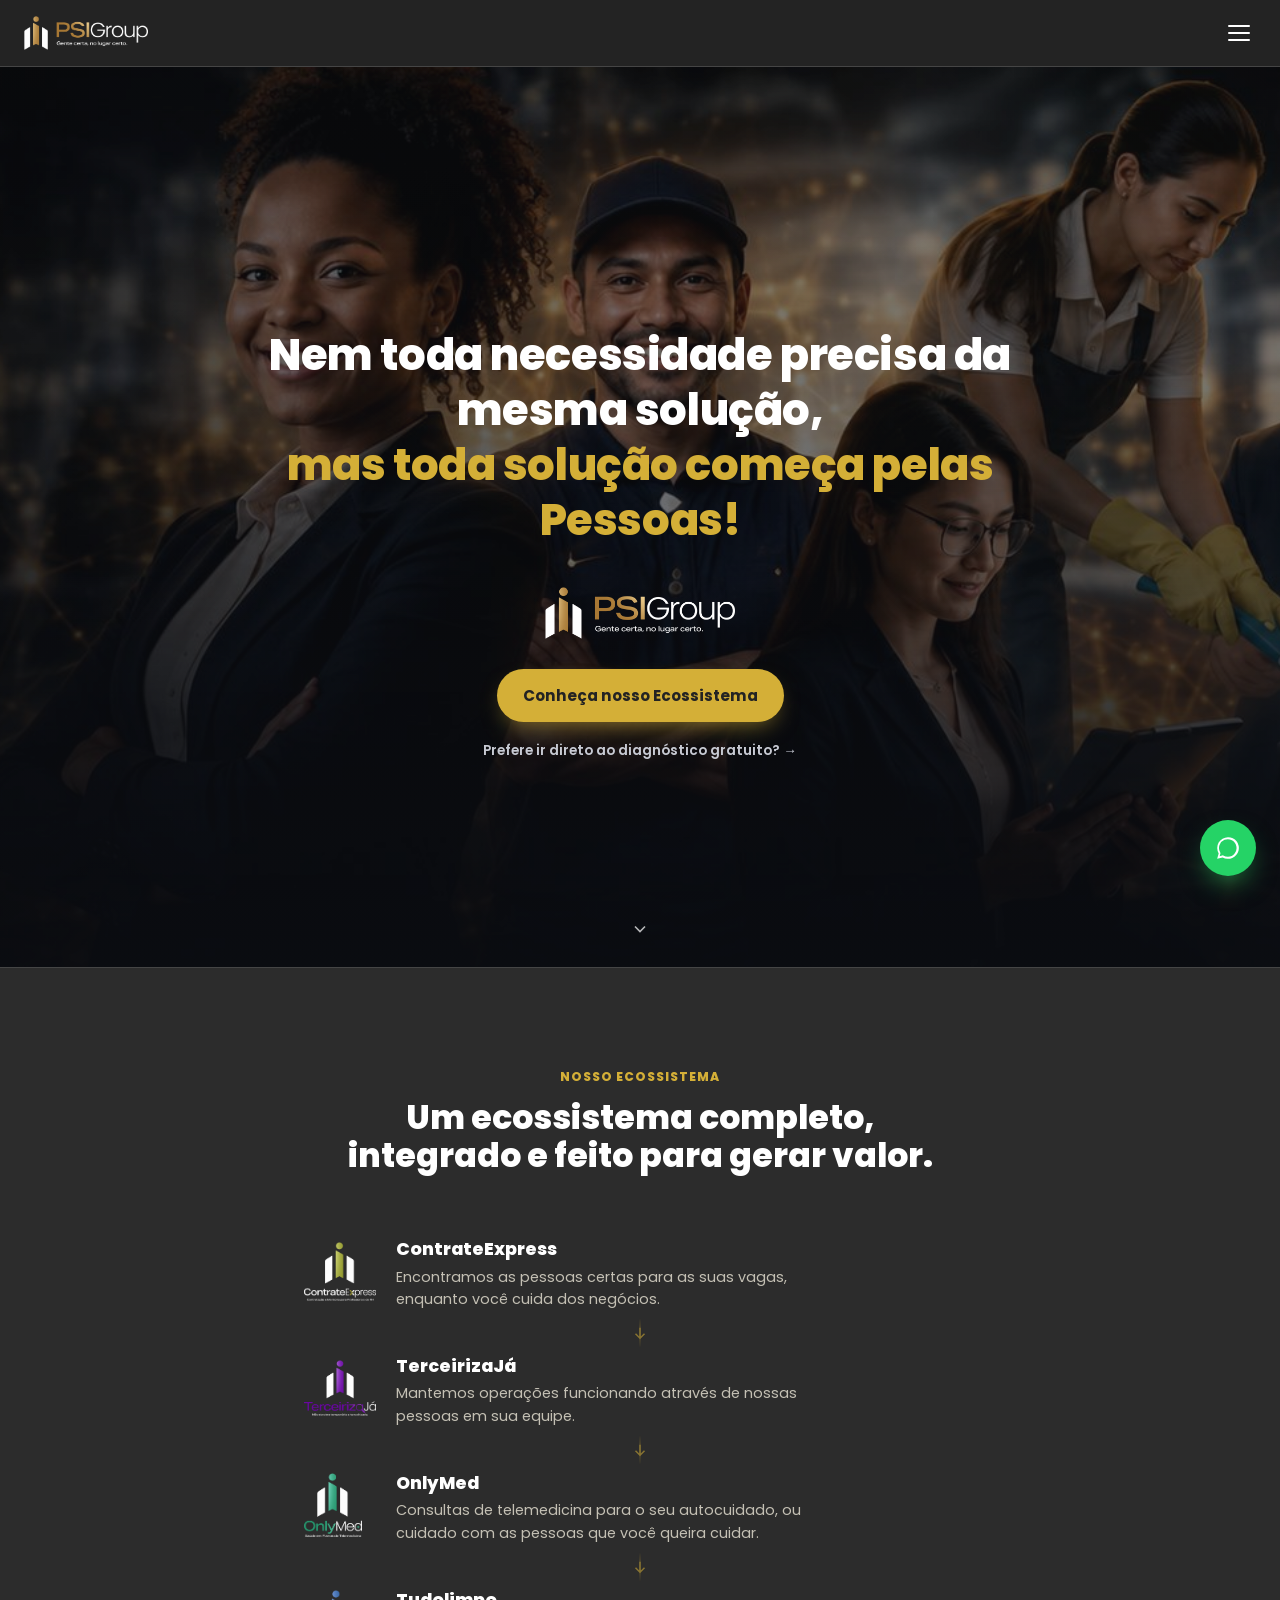
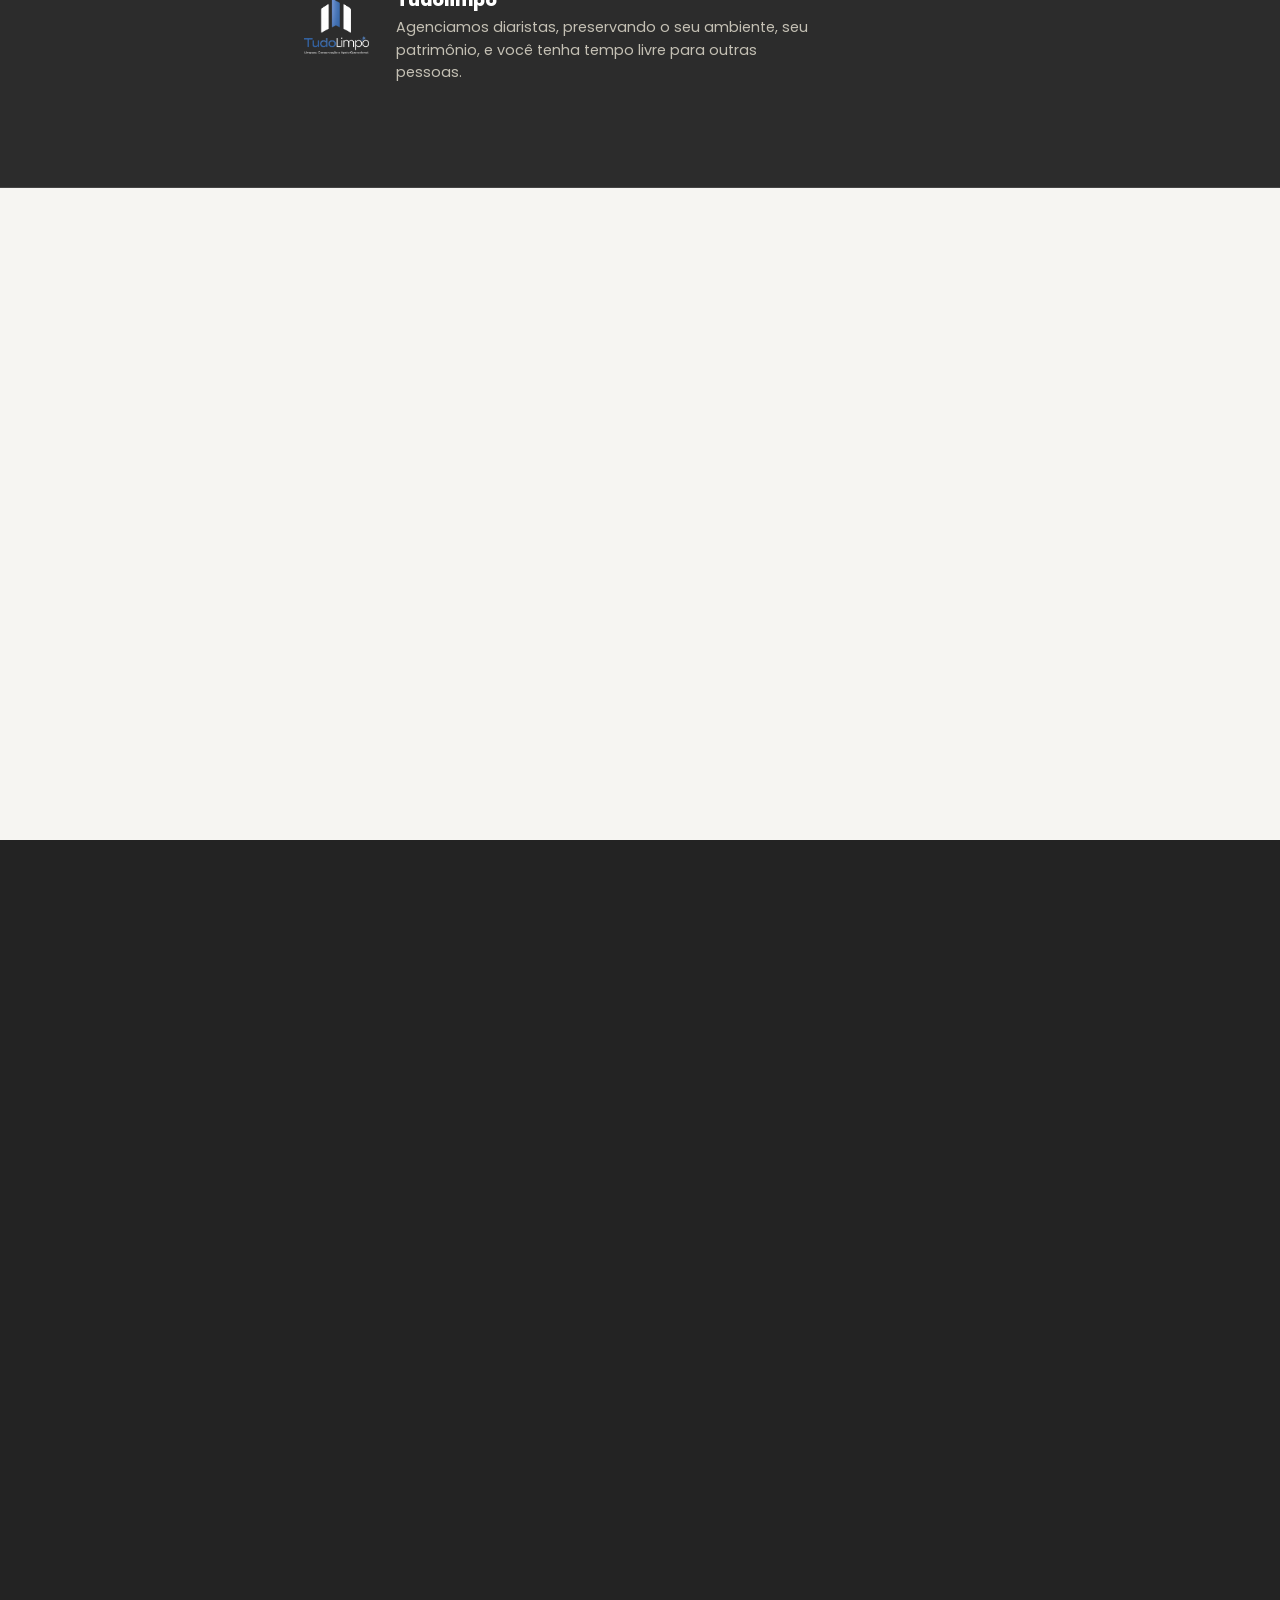
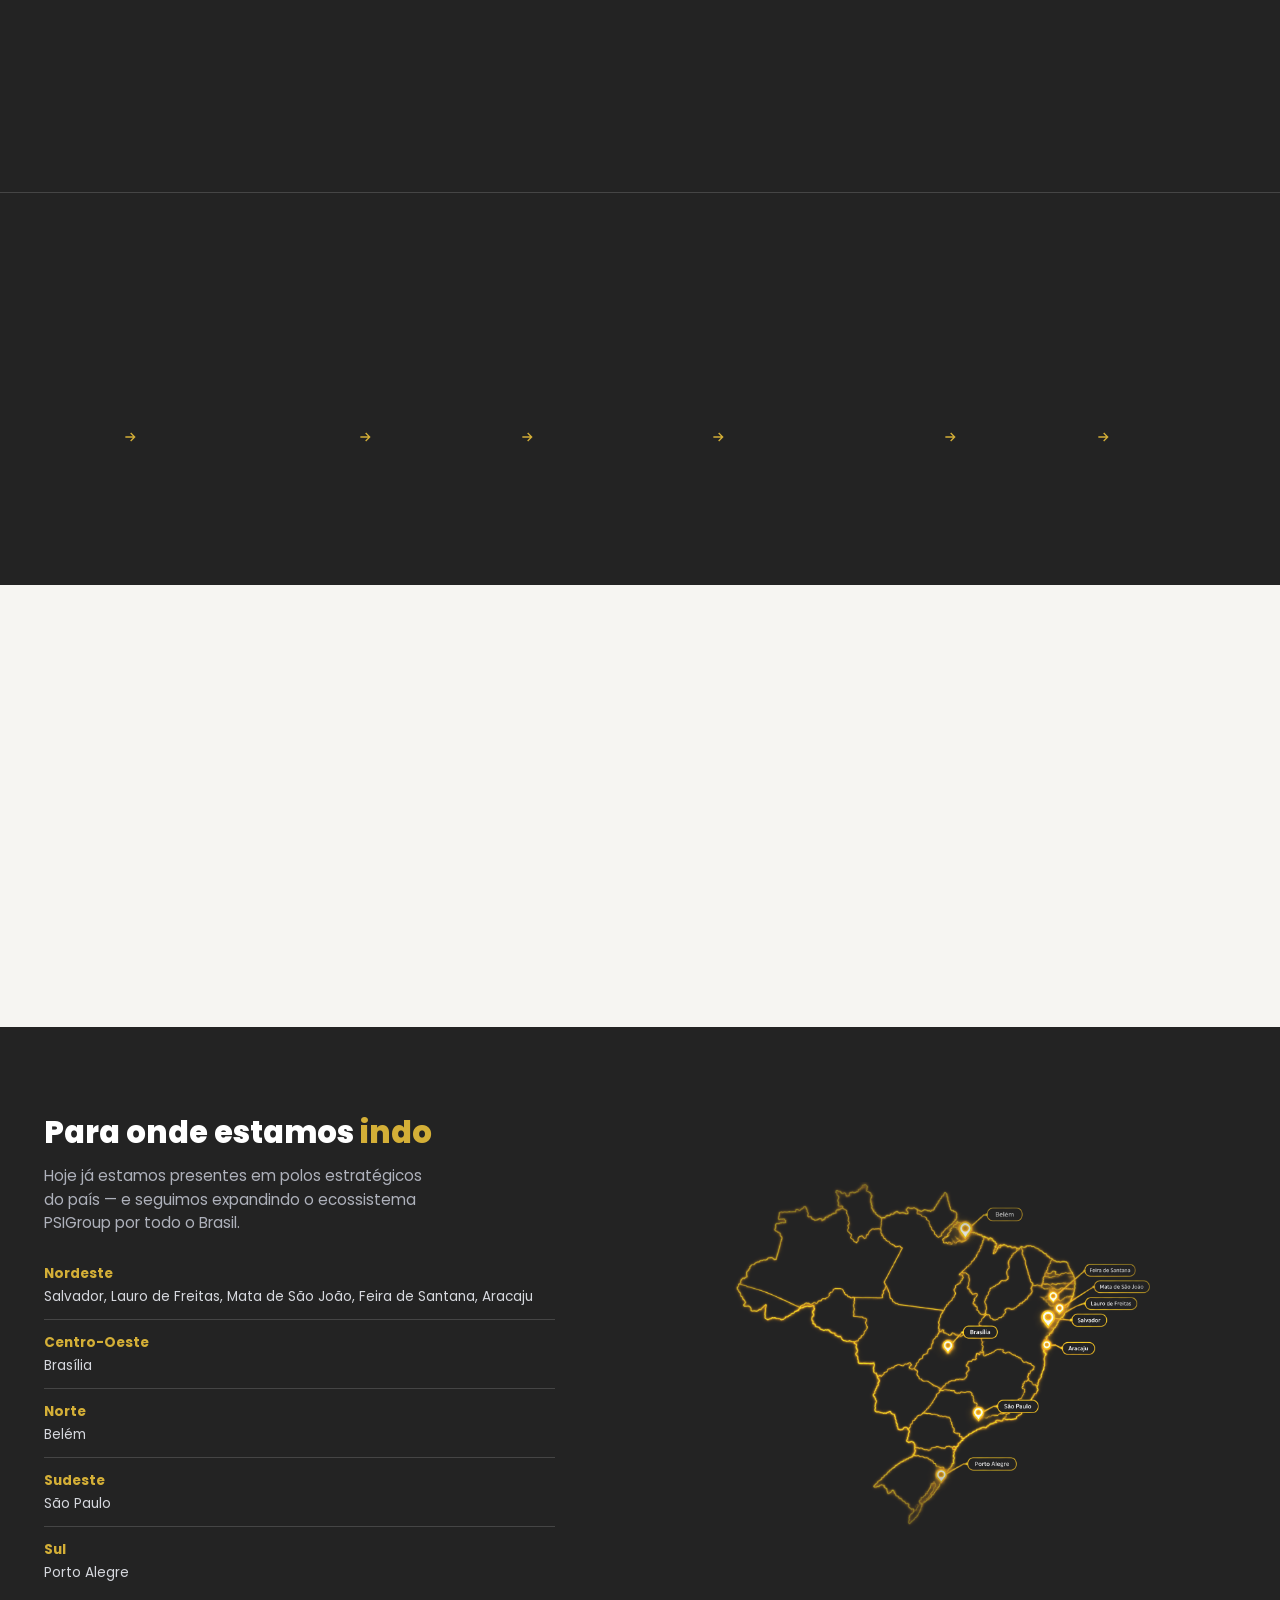
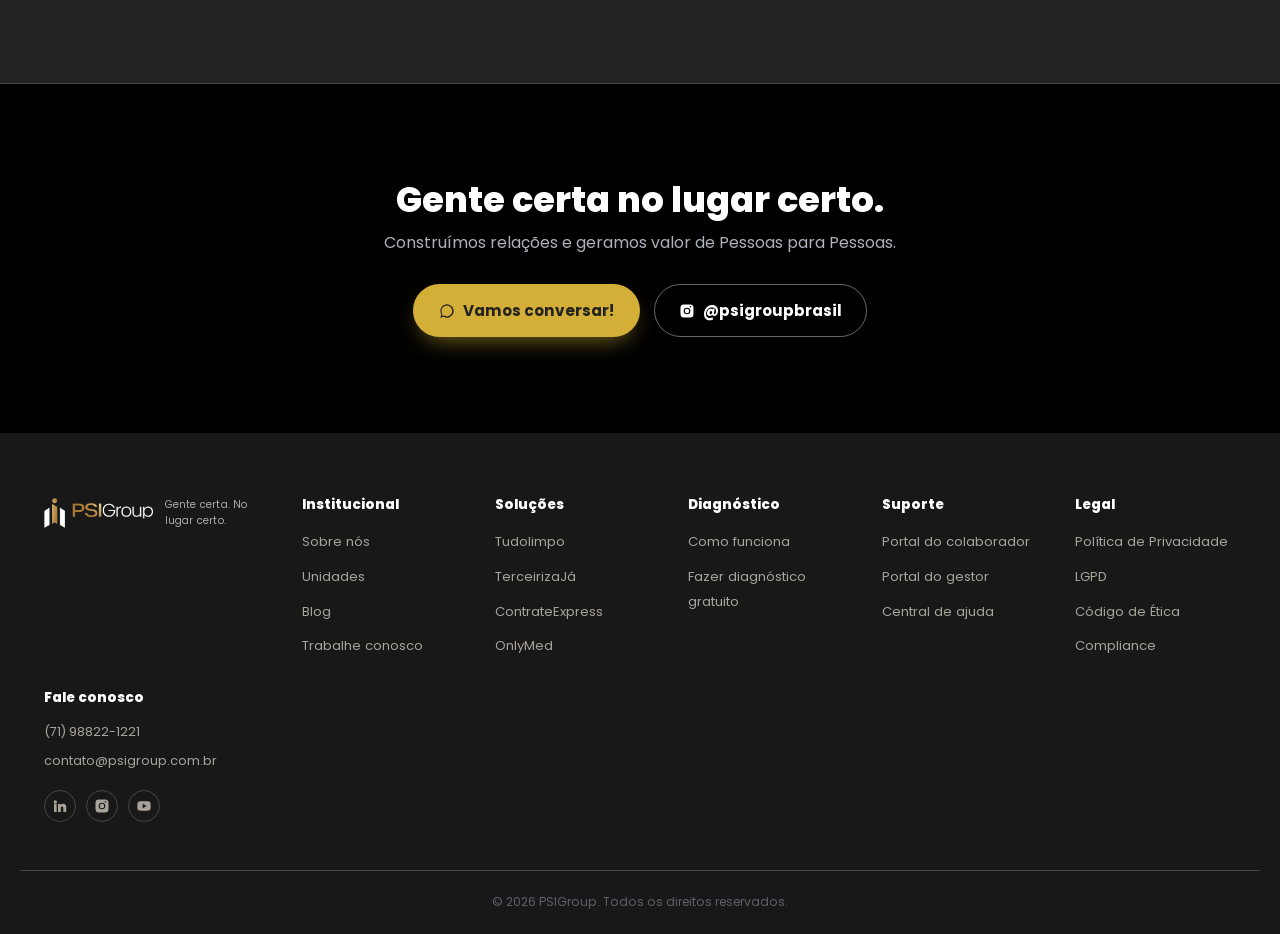
==== commit 74e8a9ea: "Conclusão de alterações" ====
--- a/index.html
+++ b/index.html
@@ -21,7 +21,7 @@
 
     <nav class="main-nav" id="mainNav" aria-label="Navegação principal">
       <ul>
-        <li><a href="#">Início</a></li>
+        <li><a href="#inicio">Início</a></li>
         <li><a href="#sobre">Sobre</a></li>
         <li><a href="#unidades">Unidades</a></li>
         <li><a href="#solucoes">Diagnóstico gratuito</a></li>
@@ -47,8 +47,6 @@
         </li>
         <li><a href="#como-funciona">Como funciona</a></li>
         <li><a href="#presenca">Onde estamos</a></li>
-        <li><a href="#carreiras">Carreiras</a></li>
-        <li><a href="#blog">Blog</a></li>
         <li><a href="#contato">Contato</a></li>
       </ul>
     </nav>
@@ -67,7 +65,7 @@
 <main>
 
   <!-- ========== HERO (100vh, vídeo de fundo) ========== -->
-  <section class="hero">
+  <section class="hero" id="inicio">
     <div class="hero__bg" aria-hidden="true">
       <img class="hero__bg-image" src="assets/hero-team.jpg" alt="">
       <!-- Sem asset de vídeo ainda: troque o <source> abaixo pelo arquivo real (mp4, ~10-20s, sem áudio). -->
@@ -284,37 +282,8 @@
       <p>Saiba como, de forma gratuita!</p>
     </div>
 
-    <div class="wrap solutions__grid" data-reveal-pop>
-      <button type="button" class="solution-card" data-path="pessoas" data-open-quiz>
-        <span class="solution-card__icon"><svg width="26" height="26" viewBox="0 0 24 24" fill="none" stroke="currentColor" stroke-width="1.6"><circle cx="9" cy="8" r="3"/><path d="M2 20c0-3.3 3-6 7-6s7 2.7 7 6"/><circle cx="17" cy="9" r="2.4"/><path d="M15.5 14c2.8.3 5 2.4 5 5"/></svg></span>
-        <h3>Pessoas</h3>
-        <p>Preciso contratar, substituir ou estruturar minha equipe.</p>
-      </button>
-      <button type="button" class="solution-card" data-path="operacao" data-open-quiz>
-        <span class="solution-card__icon"><svg width="26" height="26" viewBox="0 0 24 24" fill="none" stroke="currentColor" stroke-width="1.6"><circle cx="8" cy="8" r="3"/><circle cx="17" cy="8" r="3"/><path d="M2 20c0-3 2.7-5.5 6-5.5S14 17 14 20"/><path d="M13 14.7c2.9.4 5 2.7 5 5.3"/></svg></span>
-        <h3>Operação</h3>
-        <p>Preciso terceirizar ou melhorar uma operação.</p>
-      </button>
-      <button type="button" class="solution-card" data-path="facilities" data-open-quiz>
-        <span class="solution-card__icon"><svg width="26" height="26" viewBox="0 0 24 24" fill="none" stroke="currentColor" stroke-width="1.6"><path d="M4 21V9l8-5 8 5v12"/><path d="M9 21v-6h6v6"/></svg></span>
-        <h3>Facilities</h3>
-        <p>Preciso de limpeza, conservação ou apoio operacional.</p>
-      </button>
-      <button type="button" class="solution-card" data-path="saude" data-open-quiz>
-        <span class="solution-card__icon"><svg width="26" height="26" viewBox="0 0 24 24" fill="none" stroke="currentColor" stroke-width="1.6"><path d="M12 21s-7-4.5-9.5-9.1C.9 8.3 3 5 6.4 5 8.6 5 10.5 6.3 12 8.4 13.5 6.3 15.4 5 17.6 5 21 5 23.1 8.3 21.5 11.9 19 16.5 12 21 12 21z"/></svg></span>
-        <h3>Saúde</h3>
-        <p>Quero cuidar melhor das pessoas da minha empresa.</p>
-      </button>
-      <button type="button" class="solution-card" data-path="gestao" data-open-quiz>
-        <span class="solution-card__icon"><svg width="26" height="26" viewBox="0 0 24 24" fill="none" stroke="currentColor" stroke-width="1.6"><rect x="5" y="5" width="14" height="14" rx="2"/><path d="M9 9h6v6H9z"/><path d="M12 2v3M12 19v3M2 12h3M19 12h3"/></svg></span>
-        <h3>Gestão e Tecnologia</h3>
-        <p>Quero indicadores, processos e mais controle.</p>
-      </button>
-      <button type="button" class="solution-card" data-path="expansao" data-open-quiz>
-        <span class="solution-card__icon"><svg width="26" height="26" viewBox="0 0 24 24" fill="none" stroke="currentColor" stroke-width="1.6"><path d="M4 20V4M4 4h10l-2 4 2 4H4"/></svg></span>
-        <h3>Expansão</h3>
-        <p>Quero encontrar um parceiro para crescer.</p>
-      </button>
+    <div class="wrap solucoes-cta-container" data-reveal-pop>
+      <button type="button" class="btn btn--gold btn--pulse" data-open-quiz>Iniciar Diagnóstico Gratuito</button>
     </div>
   </section>
 
@@ -334,18 +303,7 @@
       </div>
 
       <div class="presence__map" data-reveal>
-        <svg viewBox="0 0 340 335" role="img" aria-label="Mapa estilizado do Brasil com as cidades onde a PSIGroup está presente">
-          <path class="presence__silhouette" d="M191,5 L204,43 L333,103 L333,113 L302,153 L261,238 L235,247 L215,268 L175,331 L139,298 L165,261 L136,204 L77,128 L0,106 L94,17 Z"/>
-          <circle class="presence__pin" cx="215" cy="58" r="5"><title>Belém</title></circle>
-          <circle class="presence__pin" cx="312" cy="133" r="5"><title>Aracaju</title></circle>
-          <circle class="presence__pin" cx="300" cy="145" r="5"><title>Mata de São João</title></circle>
-          <circle class="presence__pin" cx="302" cy="153" r="5"><title>Salvador</title></circle>
-          <circle class="presence__pin" cx="306" cy="150" r="5"><title>Lauro de Freitas</title></circle>
-          <circle class="presence__pin" cx="290" cy="150" r="5"><title>Feira de Santana</title></circle>
-          <circle class="presence__pin" cx="215" cy="178" r="5"><title>Brasília</title></circle>
-          <circle class="presence__pin" cx="238" cy="245" r="5"><title>São Paulo</title></circle>
-          <circle class="presence__pin" cx="205" cy="295" r="5"><title>Porto Alegre</title></circle>
-        </svg>
+        <img src="assets/mapa-brasil.png" alt="Mapa de presença do PSIGroup no Brasil" class="mapa-presenca-img">
       </div>
     </div>
   </section>
--- a/styles.css
+++ b/styles.css
@@ -734,36 +734,53 @@
 /* ==========================================================================
    Como funciona / Experimente!
    ========================================================================== */
-.how{ background: var(--paper); padding-block: 96px; text-align:center; }
+.how{ background: var(--ink); color:#fff; padding-block: 96px; text-align:center; border-top: 1px solid var(--line-dark); }
 .how h2{ font-size: clamp(1.7rem, 2.8vw, 2.3rem); font-weight:800; margin-bottom:48px; }
 
 .flow{
-  display:flex;
+  display:grid;
+  grid-auto-flow:column;
+  grid-template-rows: auto auto;
   align-items:center;
   justify-content:center;
-  flex-wrap:wrap;
-  gap: 4px 2px;
+  column-gap: 14px;
+  row-gap: 10px;
   max-width: 1100px;
   margin-inline:auto;
 }
+/* Subgrid faz o passo compartilhar as mesmas duas linhas (pill / legenda) do
+   .flow: a linha do pill fica com a altura do maior pill da fileira, então a
+   seta (que também vive só na linha 1) centraliza contra essa altura — sem
+   depender de existir ou não legenda embaixo em cada passo. */
 .flow__item{
-  display:flex;
-  flex-direction:column;
-  align-items:center;
-  gap:4px;
+  display:grid;
+  grid-template-rows: subgrid;
+  grid-row: 1 / 3;
+  justify-items:center;
+  align-items:center;
+  row-gap:8px;
 }
 .flow__badge{
-  background: var(--ink);
+  background: var(--ink-card);
   color:#fff;
+  border: 1px solid var(--gold-dark);
   font-family: var(--font-display);
   font-weight:700;
   font-size:.82rem;
-  padding: 12px 18px;
+  padding: 14px 22px;
   border-radius:999px;
   white-space:nowrap;
 }
-.flow__item p{ font-size:.72rem; color:#7A7E88; }
-.flow__arrow{ color: var(--gold-dark); flex-shrink:0; padding-inline:2px; }
+.flow__item p{ margin:0; font-size:.72rem; color:#AEB1BB; text-align:center; }
+.flow__arrow{
+  grid-row:1;
+  display:flex;
+  align-items:center;
+  justify-content:center;
+  color: var(--gold);
+  flex-shrink:0;
+  padding-inline:2px;
+}
 
 /* ==========================================================================
    Nossas Soluções
@@ -773,34 +790,20 @@
 .solutions__head h2{ font-size: clamp(1.6rem, 2.4vw, 2.1rem); font-weight:800; margin-bottom:12px; }
 .solutions__head p{ color: var(--ink-body); font-size:.95rem; }
 
-.solutions__grid{
-  display:grid;
-  grid-template-columns: repeat(3, 1fr);
-  gap: 18px;
-}
-.solution-card{
-  text-align:left;
-  background: var(--white);
-  border: 1px solid var(--paper-line);
-  border-radius: var(--radius-md);
-  padding: 26px 22px;
-  transition: transform .15s ease, border-color .15s ease, box-shadow .15s ease;
-}
-.solution-card:hover, .solution-card:focus-visible{
-  transform: translateY(-3px);
-  border-color: var(--gold);
-  box-shadow: var(--shadow-card);
-}
-.solution-card__icon{
-  width:48px; height:48px;
-  border-radius:50%;
-  background: var(--gold-tint);
-  color: var(--gold-dark);
-  display:grid; place-items:center;
-  margin-bottom:16px;
-}
-.solution-card h3{ font-size:1.05rem; font-weight:800; margin-bottom:6px; }
-.solution-card p{ font-size:.85rem; color: var(--ink-body); }
+.solucoes-cta-container{
+  display:flex;
+  justify-content:center;
+  padding-block: 24px 8px;
+}
+
+/* Pulso contínuo e sutil para puxar o olho para o único CTA da seção. */
+@keyframes pulse-gold{
+  0%   { box-shadow: 0 0 0 0 rgba(212,175,55,.55); }
+  70%  { box-shadow: 0 0 0 18px rgba(212,175,55,0); }
+  100% { box-shadow: 0 0 0 0 rgba(212,175,55,0); }
+}
+.btn--pulse{ animation: pulse-gold 2.2s ease-out infinite; }
+.btn--pulse:hover{ animation-play-state: paused; }
 /* ==========================================================================
    Presença nacional
    ========================================================================== */
@@ -823,11 +826,40 @@
 .presence__regions strong{ font-family: var(--font-display); color: var(--gold); font-size:.85rem; }
 .presence__regions span{ font-size:.85rem; color:#D6D8DE; }
 
-.presence__map{ max-width:340px; margin-inline:auto; }
-.presence__map svg{ width:100%; height:auto; }
-.presence__silhouette{ fill: rgba(164,121,62,.08); stroke: var(--gold-dark); stroke-width:1.5; stroke-linejoin:round; }
-.presence__pin{ fill: var(--gold); stroke: var(--ink); stroke-width:2; cursor:pointer; transition: fill .15s ease; }
-.presence__pin:hover, .presence__pin:focus-visible{ fill:#fff; }
+.presence__map{ max-width:520px; margin-inline:auto; }
+
+/* Pulso dourado contínuo, no mesmo espírito do glow do CTA (.btn--pulse).
+   contrast(1.1) reforça as linhas/luzes amarelas do PNG; o drop-shadow
+   ficou mais discreto (menos blur/opacidade) pra não "estourar" a sujeira
+   escura que o mix-blend-mode deixar passar nas bordas. */
+@keyframes pulse-map-glow{
+  0%   { filter: contrast(1.1) drop-shadow(0 0 4px rgba(212,175,55,.25)); }
+  100% { filter: contrast(1.1) drop-shadow(0 0 14px rgba(212,175,55,.55)); }
+}
+.mapa-presenca-img{
+  max-width:100%;
+  width:100%;
+  height:auto;
+  object-fit:contain;
+  display:block;
+  margin-inline:auto;
+  /* Funde os pixels escurecidos/esfumaçados do PNG com o fundo --ink da
+     seção: "lighten" mantém apenas o que é mais claro que o fundo (linhas,
+     luzes, texto) e deixa o resto transparecer o grafite por trás. Sozinho
+     isso não bastava: o PNG é um retângulo opaco (sem transparência real),
+     então (a) a fumaça tem um tom levemente alaranjado que ainda "vence" o
+     lighten em alguns canais perto das bordas, e (b) o drop-shadow abaixo
+     desenha o contorno a partir do alpha da imagem — que sem máscara é o
+     retângulo inteiro, exatamente o "quadrado sujo" reportado. A máscara
+     radial zera o alpha nos cantos/bordas, resolvendo os dois problemas de
+     uma vez e transformando o drop-shadow num glow ambiente elíptico.
+     Ajuste os dois primeiros números (raio da elipse) e o "45%" (onde
+     começa o fade) se a máscara cortar algum pino do mapa. */
+  -webkit-mask-image: radial-gradient(ellipse 70% 65% at 50% 48%, #000 45%, transparent 100%);
+          mask-image: radial-gradient(ellipse 70% 65% at 50% 48%, #000 45%, transparent 100%);
+  mix-blend-mode: lighten;
+  animation: pulse-map-glow 3s infinite alternate ease-in-out;
+}
 
 /* ==========================================================================
    Diagnóstico gratuito (modal)
@@ -1048,7 +1080,6 @@
 @media (max-width: 1100px){
   .units__layout{ grid-template-columns: 1fr; }
   .units__stats{ position:static; max-width:420px; }
-  .solutions__grid{ grid-template-columns: repeat(2, 1fr); }
   .presence__inner{ grid-template-columns: 1fr; }
   .presence__map{ order:-1; }
   .footer__grid{ grid-template-columns: repeat(3, 1fr); }
@@ -1153,10 +1184,12 @@
   .hex__inner img{ position:static; margin:0 0 8px; opacity:1; }
   .hex__tags{ position:static; inset:auto; opacity:1; visibility:visible; }
 
-  .flow{ flex-direction:column; }
+  /* No mobile o grid de 2 linhas compartilhadas (pill/legenda) não faz
+     sentido: cada passo empilha sozinho, então voltamos .flow-item a um
+     flex em coluna comum e a .flow a um flex em coluna simples. */
+  .flow{ display:flex; flex-direction:column; align-items:center; gap:18px; }
+  .flow__item{ display:flex; flex-direction:column; align-items:center; gap:8px; }
   .flow__arrow{ transform: rotate(90deg); padding-block:2px; }
-
-  .solutions__grid{ grid-template-columns: 1fr; }
 
   .footer__grid{ grid-template-columns: repeat(2, 1fr); }
 
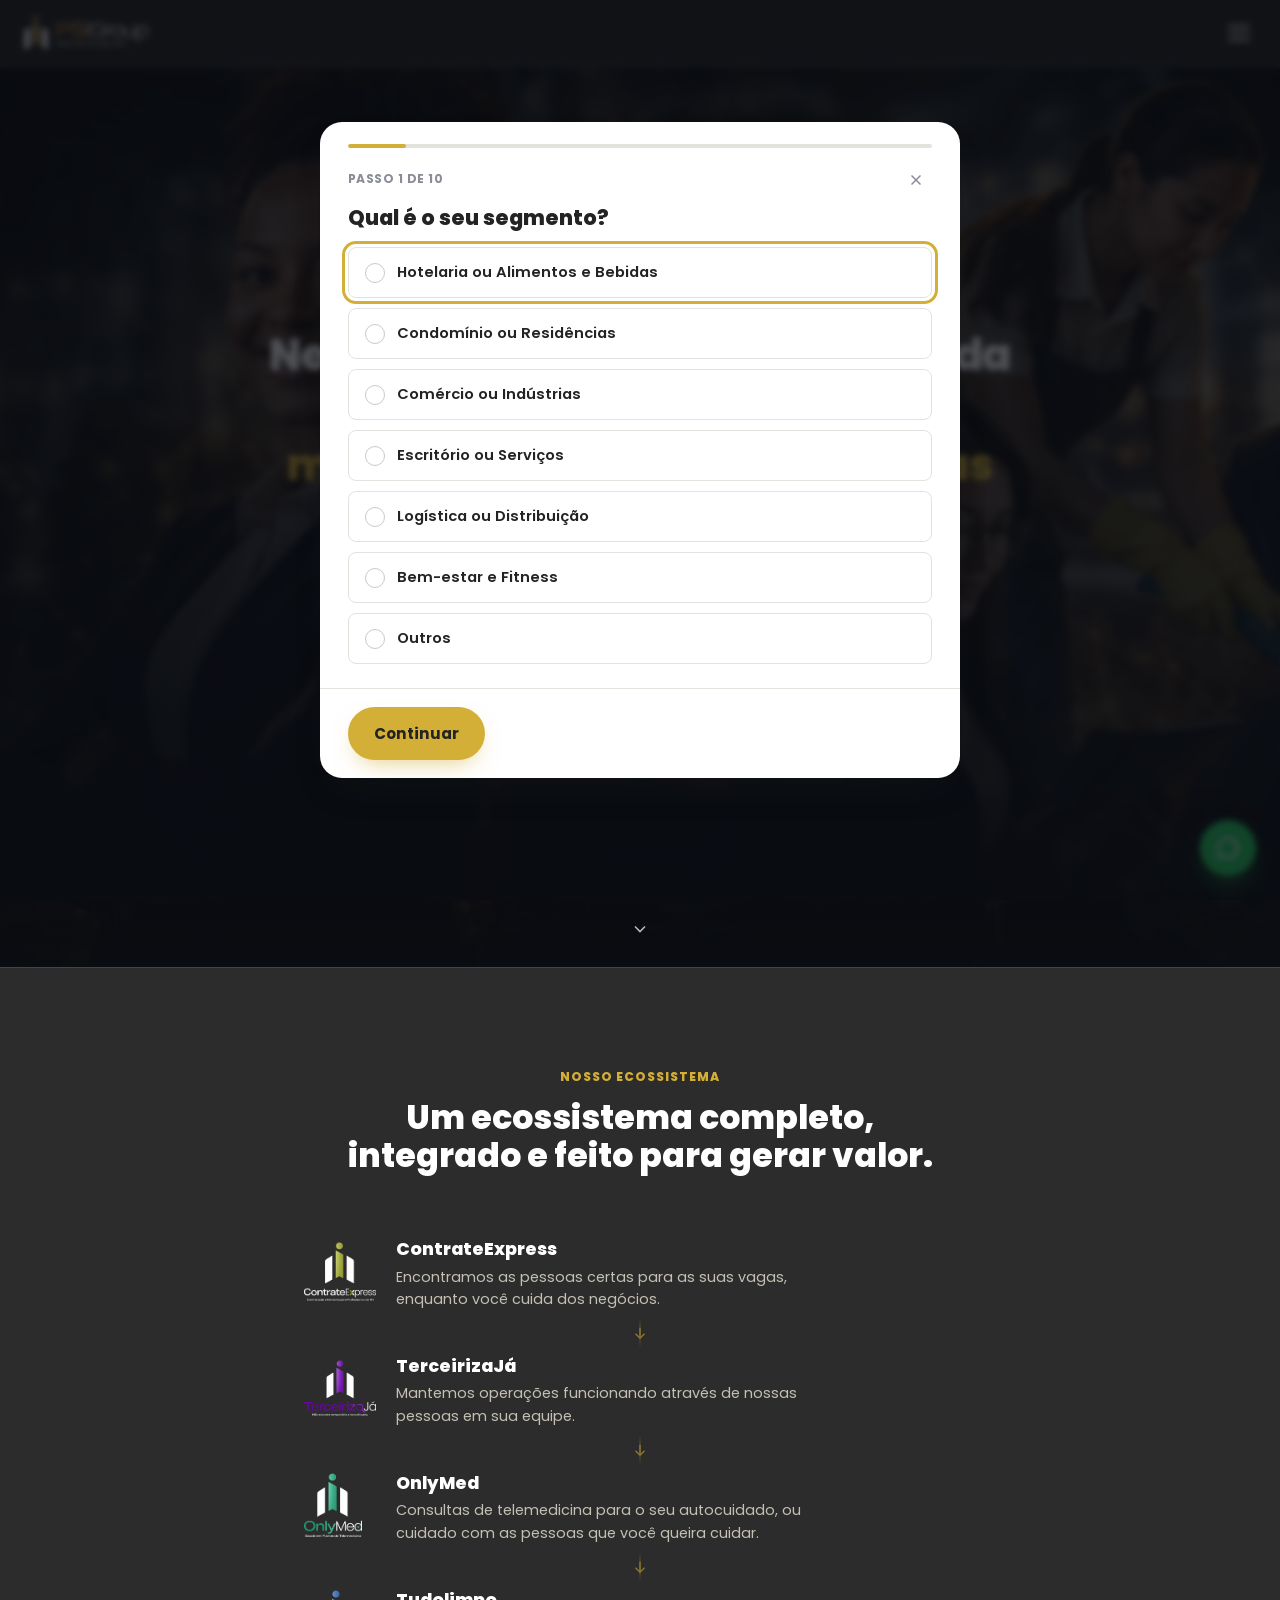
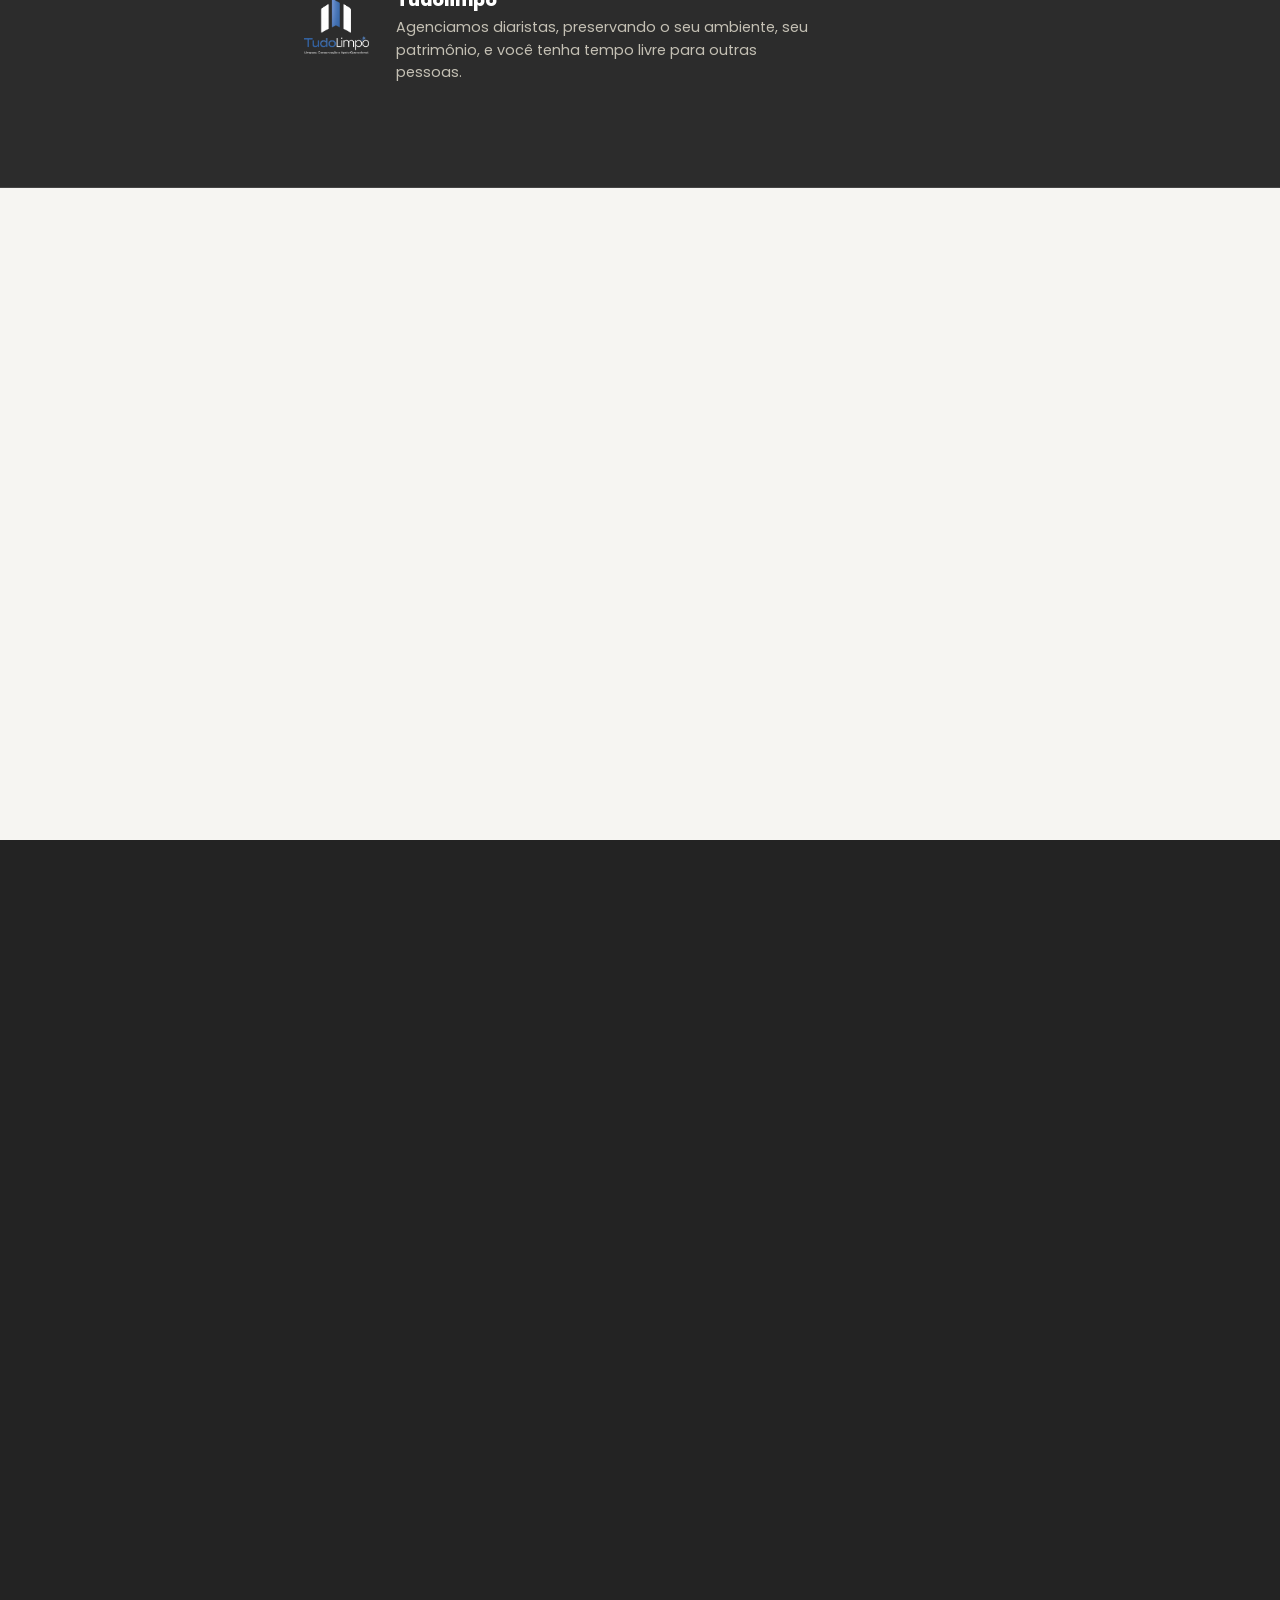
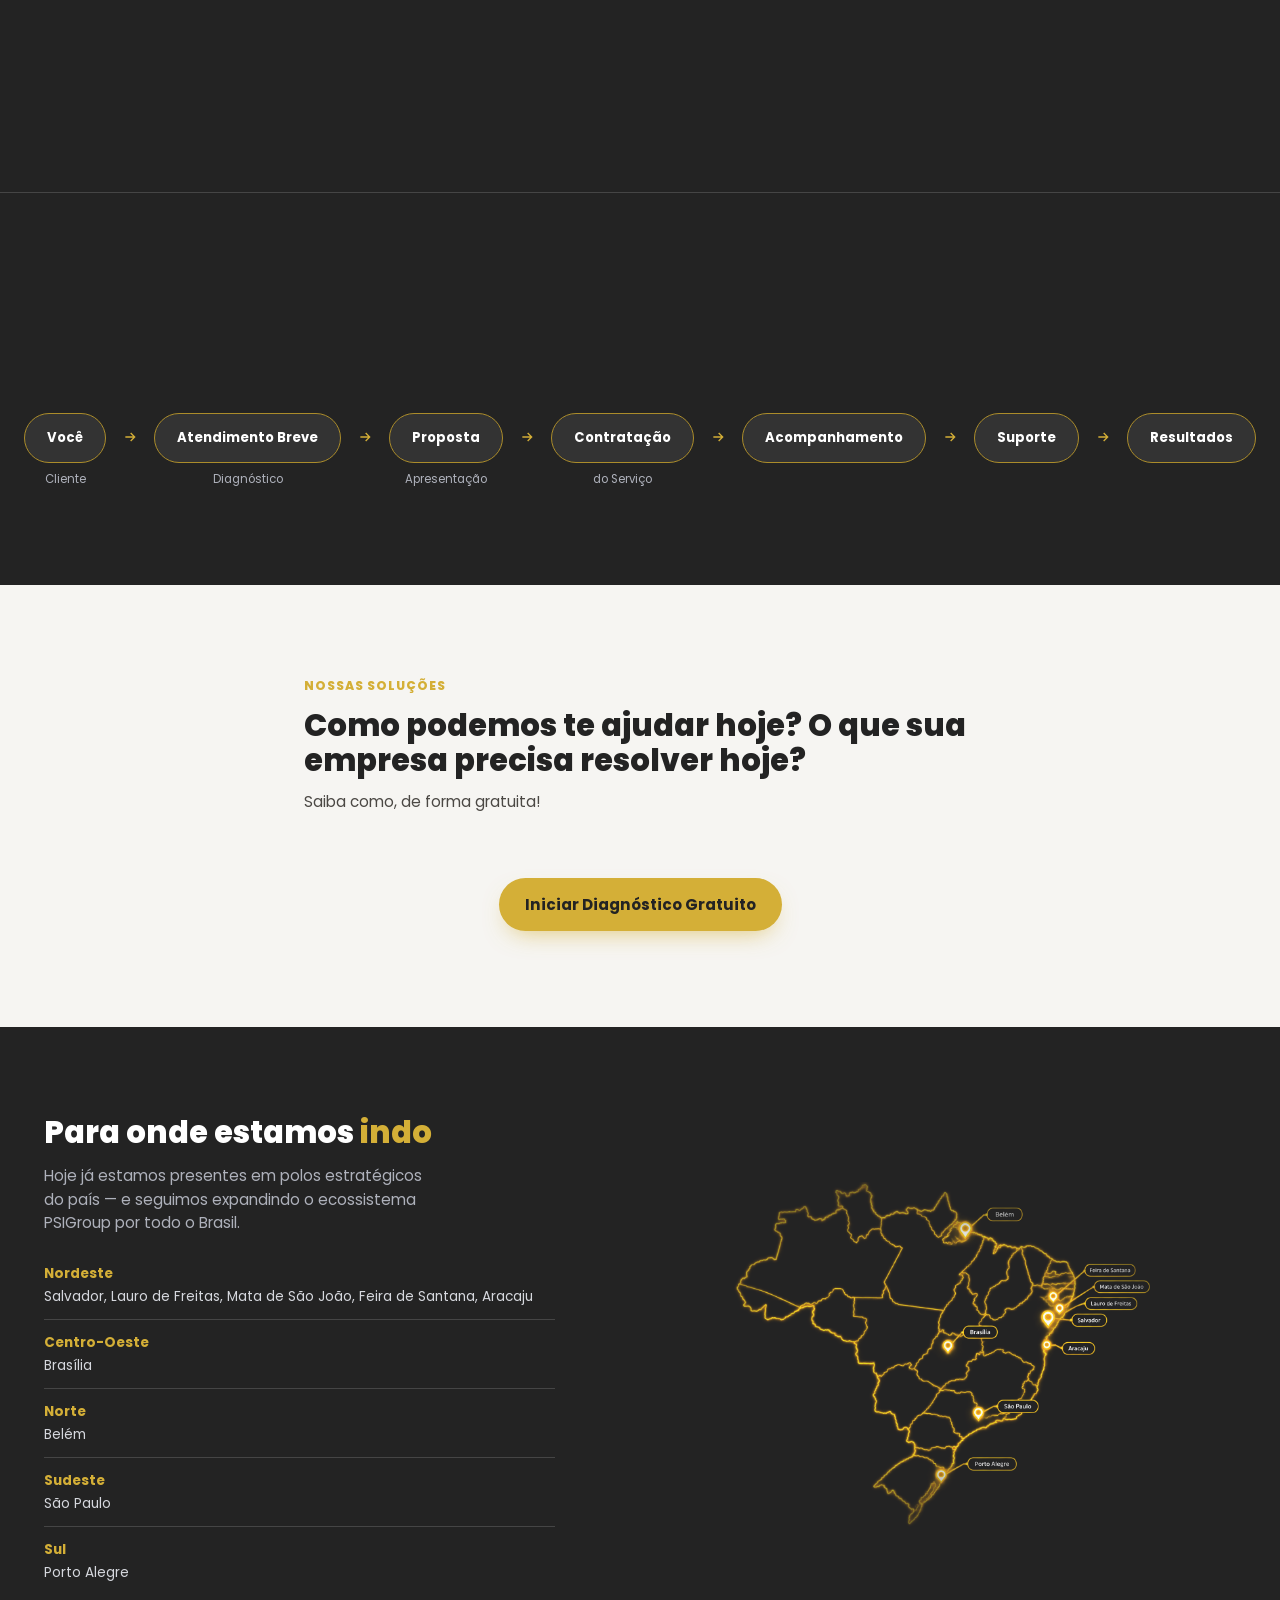
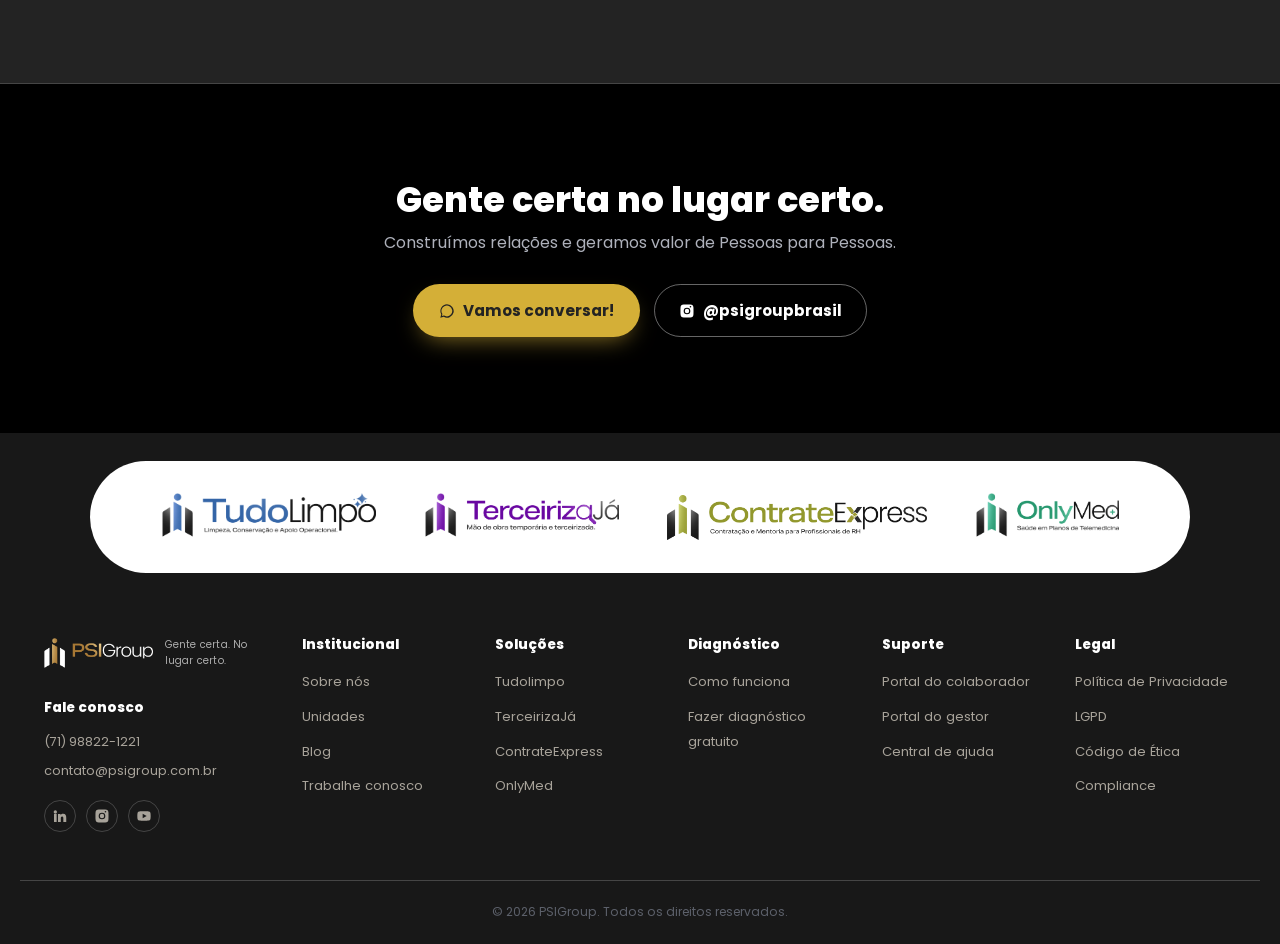
==== commit 14570756: "Atualização geral - Correção das paginas TUDO LIMPO e PsiGroup" ====
--- a/index.html
+++ b/index.html
@@ -48,13 +48,16 @@
         <li><a href="#como-funciona">Como funciona</a></li>
         <li><a href="#presenca">Onde estamos</a></li>
         <li><a href="#contato">Contato</a></li>
+        <li class="main-nav__cta-item">
+          <button type="button" class="btn btn--gold btn--sm" data-open-partner-modal>Seja Nosso Parceiro PSIGroup</button>
+        </li>
       </ul>
     </nav>
 
-    <a href="#contato" class="btn btn--gold btn--sm header__cta">
-      Fale com um especialista
+    <button type="button" id="open-partner-modal" class="btn btn--gold btn--sm header__cta" data-open-partner-modal>
+      Seja Nosso Parceiro PSIGroup
       <svg width="14" height="14" viewBox="0 0 24 24" fill="none"><path d="M4 12h16M13 5l7 7-7 7" stroke="currentColor" stroke-width="2" stroke-linecap="round" stroke-linejoin="round"/></svg>
-    </a>
+    </button>
 
     <button class="nav-toggle" id="navToggle" aria-label="Abrir menu" aria-expanded="false" aria-controls="mainNav">
       <span></span><span></span><span></span>
@@ -84,7 +87,7 @@
         <img class="hero__wordmark-image" src="assets/logo-psigroup-full.png" alt="PSIGroup — Gente certa. No lugar certo." width="720" height="198">
       </div>
       <div class="hero__actions">
-        <a href="#ecossistema" class="btn btn--gold">Conheça nosso Ecossistema</a>
+        <a href="https://wa.me/5571988221221?text=Ol%C3%A1%21%20Gostaria%20de%20falar%20com%20um%20especialista." class="btn btn--gold" target="_blank" rel="noopener">Fale com um especialista</a>
         <a href="#solucoes" class="hero__quiz-link">Prefere ir direto ao diagnóstico gratuito? →</a>
       </div>
     </div>
@@ -278,7 +281,7 @@
   <section class="solutions" id="solucoes">
     <div class="wrap solutions__head" data-reveal-pop>
       <span class="eyebrow">Nossas soluções</span>
-      <h2>Como podemos te ajudar <span class="text-gold">hoje</span>? O que sua empresa precisa resolver hoje?</h2>
+      <h2>Como podemos te ajudar hoje? O que sua empresa precisa resolver hoje?</h2>
       <p>Saiba como, de forma gratuita!</p>
     </div>
 
@@ -332,6 +335,23 @@
 
 <!-- ========== FOOTER ========== -->
 <footer class="site-footer">
+  <div class="wrap">
+    <div class="footer-ecosystem-banner">
+      <a href="/tudolimpo" class="footer-ecosystem-link">
+        <img src="assets/Tudolimpo Horizontal (CINZA).png" alt="Tudolimpo">
+      </a>
+      <a href="/terceirizaja" class="footer-ecosystem-link">
+        <img src="assets/TerceirizaJá Horizontal (CINZA).png" alt="TerceirizaJá">
+      </a>
+      <a href="/contrateexpress" class="footer-ecosystem-link">
+        <img src="assets/ContrateExpress Horizontal (CINZA).png" alt="ContrateExpress">
+      </a>
+      <a href="/onlymed" class="footer-ecosystem-link">
+        <img src="assets/OnlyMed Horizontal (CINZA).png" alt="OnlyMed">
+      </a>
+    </div>
+  </div>
+
   <div class="wrap footer__grid">
 
     <div class="footer__brand">
@@ -339,6 +359,19 @@
         <img class="logo__image" src="assets/logo-psigroup.png" alt="PSIGroup" width="720" height="199">
         <span class="logo__tagline">Gente certa. No lugar certo.</span>
       </a>
+
+      <div class="footer__col footer__contact">
+        <h4>Fale conosco</h4>
+        <ul>
+          <li>(71) 98822-1221</li>
+          <li>contato@psigroup.com.br</li>
+        </ul>
+        <div class="social">
+          <a href="#" aria-label="LinkedIn"><svg width="16" height="16" viewBox="0 0 24 24" fill="currentColor"><path d="M4.98 3.5A2.5 2.5 0 1 1 5 8.5a2.5 2.5 0 0 1-.02-5zM3 9h4v12H3zM9 9h3.8v1.7h.05c.53-1 1.83-2 3.77-2 4 0 4.75 2.6 4.75 6V21H17v-5.3c0-1.27-.02-2.9-1.77-2.9-1.77 0-2.04 1.38-2.04 2.8V21H9z"/></svg></a>
+          <a href="https://instagram.com/psigroupbrasil" target="_blank" rel="noopener" aria-label="Instagram"><svg width="16" height="16" viewBox="0 0 24 24" fill="currentColor"><path d="M12 2.2c3.2 0 3.6 0 4.8.07 3.3.15 4.7 1.6 4.9 4.9.06 1.2.07 1.6.07 4.8 0 3.2 0 3.6-.07 4.8-.15 3.3-1.6 4.7-4.9 4.9-1.2.06-1.6.07-4.8.07-3.2 0-3.6 0-4.8-.07-3.3-.15-4.7-1.6-4.9-4.9C2.24 15.6 2.2 15.2 2.2 12c0-3.2 0-3.6.07-4.8.15-3.3 1.6-4.7 4.9-4.9C8.4 2.2 8.8 2.2 12 2.2zM12 7a5 5 0 1 0 0 10 5 5 0 0 0 0-10zm0 8.3a3.3 3.3 0 1 1 0-6.6 3.3 3.3 0 0 1 0 6.6zm5.2-8.5a1.2 1.2 0 1 0 0-2.4 1.2 1.2 0 0 0 0 2.4z"/></svg></a>
+          <a href="#" aria-label="YouTube"><svg width="16" height="16" viewBox="0 0 24 24" fill="currentColor"><path d="M22 12s0-3.2-.4-4.7a2.8 2.8 0 0 0-2-2C17.9 5 12 5 12 5s-5.9 0-7.6.3a2.8 2.8 0 0 0-2 2C2 8.8 2 12 2 12s0 3.2.4 4.7a2.8 2.8 0 0 0 2 2C6.1 19 12 19 12 19s5.9 0 7.6-.3a2.8 2.8 0 0 0 2-2c.4-1.5.4-4.7.4-4.7zM10 15.3V8.7l6 3.3-6 3.3z"/></svg></a>
+        </div>
+      </div>
     </div>
 
     <nav class="footer__col">
@@ -365,19 +398,6 @@
       <h4>Legal</h4>
       <ul><li><a href="#">Política de Privacidade</a></li><li><a href="#">LGPD</a></li><li><a href="#">Código de Ética</a></li><li><a href="#">Compliance</a></li></ul>
     </nav>
-
-    <div class="footer__col footer__contact">
-      <h4>Fale conosco</h4>
-      <ul>
-        <li>(71) 98822-1221</li>
-        <li>contato@psigroup.com.br</li>
-      </ul>
-      <div class="social">
-        <a href="#" aria-label="LinkedIn"><svg width="16" height="16" viewBox="0 0 24 24" fill="currentColor"><path d="M4.98 3.5A2.5 2.5 0 1 1 5 8.5a2.5 2.5 0 0 1-.02-5zM3 9h4v12H3zM9 9h3.8v1.7h.05c.53-1 1.83-2 3.77-2 4 0 4.75 2.6 4.75 6V21H17v-5.3c0-1.27-.02-2.9-1.77-2.9-1.77 0-2.04 1.38-2.04 2.8V21H9z"/></svg></a>
-        <a href="https://instagram.com/psigroupbrasil" target="_blank" rel="noopener" aria-label="Instagram"><svg width="16" height="16" viewBox="0 0 24 24" fill="currentColor"><path d="M12 2.2c3.2 0 3.6 0 4.8.07 3.3.15 4.7 1.6 4.9 4.9.06 1.2.07 1.6.07 4.8 0 3.2 0 3.6-.07 4.8-.15 3.3-1.6 4.7-4.9 4.9-1.2.06-1.6.07-4.8.07-3.2 0-3.6 0-4.8-.07-3.3-.15-4.7-1.6-4.9-4.9C2.24 15.6 2.2 15.2 2.2 12c0-3.2 0-3.6.07-4.8.15-3.3 1.6-4.7 4.9-4.9C8.4 2.2 8.8 2.2 12 2.2zM12 7a5 5 0 1 0 0 10 5 5 0 0 0 0-10zm0 8.3a3.3 3.3 0 1 1 0-6.6 3.3 3.3 0 0 1 0 6.6zm5.2-8.5a1.2 1.2 0 1 0 0-2.4 1.2 1.2 0 0 0 0 2.4z"/></svg></a>
-        <a href="#" aria-label="YouTube"><svg width="16" height="16" viewBox="0 0 24 24" fill="currentColor"><path d="M22 12s0-3.2-.4-4.7a2.8 2.8 0 0 0-2-2C17.9 5 12 5 12 5s-5.9 0-7.6.3a2.8 2.8 0 0 0-2 2C2 8.8 2 12 2 12s0 3.2.4 4.7a2.8 2.8 0 0 0 2 2C6.1 19 12 19 12 19s5.9 0 7.6-.3a2.8 2.8 0 0 0 2-2c.4-1.5.4-4.7.4-4.7zM10 15.3V8.7l6 3.3-6 3.3z"/></svg></a>
-      </div>
-    </div>
   </div>
 
   <div class="wrap footer__bottom">
@@ -415,6 +435,141 @@
   </div>
 </div>
 
+<!-- ========== SEJA NOSSO PARCEIRO (modal de captação de franqueados) ========== -->
+<div class="partner-modal" id="partnerModal" hidden>
+  <div class="partner-modal__overlay" data-partner-close></div>
+  <div class="partner-modal__dialog" role="dialog" aria-modal="true" aria-labelledby="partnerModalTitle">
+    <header class="partner-modal__head">
+      <div>
+        <h2 class="partner-modal__title" id="partnerModalTitle">Seja Nosso Parceiro PSIGroup</h2>
+        <p class="partner-modal__subtitle">Preencha os dados abaixo para candidatar-se a uma Unidade Parceiro Autorizado Local. Nossa equipe analisa e retorna pelo WhatsApp.</p>
+      </div>
+      <button type="button" class="partner-modal__close" id="partnerModalCloseBtn" aria-label="Fechar formulário de parceria">
+        <svg width="18" height="18" viewBox="0 0 24 24" fill="none" stroke="currentColor" stroke-width="2"><path d="M6 6l12 12M18 6L6 18"/></svg>
+      </button>
+    </header>
+
+    <form id="partner-form" class="partner-form">
+      <div class="partner-form__scroll">
+        <div class="partner-form__grid">
+          <label class="partner-form__field">
+            <span>Nome completo</span>
+            <input type="text" name="nome" autocomplete="name" required>
+          </label>
+
+          <label class="partner-form__field">
+            <span>WhatsApp</span>
+            <input type="tel" name="whatsapp" autocomplete="tel" placeholder="(00) 00000-0000" required>
+          </label>
+
+          <label class="partner-form__field">
+            <span>E-mail</span>
+            <input type="email" name="email" autocomplete="email" required>
+          </label>
+
+          <label class="partner-form__field partner-form__field--sm">
+            <span>Idade</span>
+            <input type="number" name="idade" min="18" max="99" required>
+          </label>
+
+          <label class="partner-form__field">
+            <span>Área de atuação</span>
+            <select name="area" required>
+              <option value="" disabled selected>Selecione</option>
+              <option value="Administrador">Administrador</option>
+              <option value="Psicólogo">Psicólogo</option>
+              <option value="Profissional de RH">Profissional de RH</option>
+              <option value="Contador">Contador</option>
+              <option value="Profissional de Marketing">Profissional de Marketing</option>
+              <option value="Consultor Empresarial">Consultor Empresarial</option>
+              <option value="Outros">Outros</option>
+            </select>
+          </label>
+
+          <label class="partner-form__field">
+            <span>Onde deseja atuar?</span>
+            <input type="text" name="onde_atuar" placeholder="Região, bairro ou cidade de interesse" required>
+          </label>
+
+          <label class="partner-form__field partner-form__field--sm">
+            <span>Estado (UF)</span>
+            <select name="uf" required>
+              <option value="" disabled selected>UF</option>
+              <option value="AC">AC — Acre</option>
+              <option value="AL">AL — Alagoas</option>
+              <option value="AP">AP — Amapá</option>
+              <option value="AM">AM — Amazonas</option>
+              <option value="BA">BA — Bahia</option>
+              <option value="CE">CE — Ceará</option>
+              <option value="DF">DF — Distrito Federal</option>
+              <option value="ES">ES — Espírito Santo</option>
+              <option value="GO">GO — Goiás</option>
+              <option value="MA">MA — Maranhão</option>
+              <option value="MT">MT — Mato Grosso</option>
+              <option value="MS">MS — Mato Grosso do Sul</option>
+              <option value="MG">MG — Minas Gerais</option>
+              <option value="PA">PA — Pará</option>
+              <option value="PB">PB — Paraíba</option>
+              <option value="PR">PR — Paraná</option>
+              <option value="PE">PE — Pernambuco</option>
+              <option value="PI">PI — Piauí</option>
+              <option value="RJ">RJ — Rio de Janeiro</option>
+              <option value="RN">RN — Rio Grande do Norte</option>
+              <option value="RS">RS — Rio Grande do Sul</option>
+              <option value="RO">RO — Rondônia</option>
+              <option value="RR">RR — Roraima</option>
+              <option value="SC">SC — Santa Catarina</option>
+              <option value="SP">SP — São Paulo</option>
+              <option value="SE">SE — Sergipe</option>
+              <option value="TO">TO — Tocantins</option>
+            </select>
+          </label>
+
+          <label class="partner-form__field">
+            <span>Cidade</span>
+            <input type="text" name="cidade" required>
+          </label>
+
+          <label class="partner-form__field">
+            <span>Potencial de investimento atual</span>
+            <select name="investimento" required>
+              <option value="" disabled selected>Selecione uma faixa</option>
+              <option value="R$ 1.000 a R$ 5.000">R$ 1.000 a R$ 5.000</option>
+              <option value="R$ 5.000 a R$ 10.000">R$ 5.000 a R$ 10.000</option>
+              <option value="R$ 10.000 a R$ 15.000">R$ 10.000 a R$ 15.000</option>
+              <option value="R$ 15.000 a R$ 20.000">R$ 15.000 a R$ 20.000</option>
+            </select>
+          </label>
+        </div>
+
+        <label class="partner-form__field partner-form__field--full">
+          <span>Sobre você</span>
+          <textarea name="sobre" rows="4" placeholder="O que você faz atualmente e o que está buscando com uma Unidade Parceiro Autorizado Local?" required></textarea>
+        </label>
+
+        <a href="assets/contrato-parceria.pdf" target="_blank" rel="noopener" class="partner-form__pdf-link contract-highlight-link">
+          <svg width="16" height="16" viewBox="0 0 24 24" fill="none" stroke="currentColor" stroke-width="2"><path d="M14 2H6a2 2 0 0 0-2 2v16a2 2 0 0 0 2 2h12a2 2 0 0 0 2-2V8z"/><path d="M14 2v6h6"/></svg>
+          Ler contrato de investimentos e parceria local
+        </a>
+
+        <label class="partner-form__checkbox">
+          <input type="checkbox" name="aceite_contrato" required>
+          <span>Declaro que li o contrato disponibilizado pela PSIGroup e estou ciente das condições de investimento e funcionamento da unidade.</span>
+        </label>
+
+        <label class="partner-form__checkbox">
+          <input type="checkbox" name="aceite_sem_garantia" required>
+          <span>Estou ciente de que o preenchimento desta candidatura não representa aprovação automática da Unidade Parceiro Autorizado Local.</span>
+        </label>
+      </div>
+
+      <footer class="partner-form__foot">
+        <button type="submit" class="btn btn--gold">Enviar Análise</button>
+      </footer>
+    </form>
+  </div>
+</div>
+
 <script src="script.js" defer></script>
 </body>
 </html>
--- a/styles.css
+++ b/styles.css
@@ -195,6 +195,12 @@
   transition: color .15s ease, border-color .15s ease;
 }
 .main-nav a:hover, .main-nav a:focus-visible{ color: var(--gold); border-color: var(--gold); }
+
+/* CTA de Parceiros duplicado dentro do próprio menu: .header__cta some no
+   mobile (ver breakpoint 1480px), então sem isso o funil de Parceiros
+   fica sem nenhum gatilho visível em telas pequenas. Só aparece dentro do
+   painel do hambúrguer aberto — no desktop o .header__cta já cobre o papel. */
+.main-nav__cta-item{ display:none; }
 
 /* -- Dropdown "Serviços" -- */
 .has-dropdown{ position:relative; }
@@ -1003,6 +1009,145 @@
   flex-shrink:0;
 }
 .quiz__dialog.is-result .quiz__foot{ display:none; }
+
+/* ==========================================================================
+   Seja Nosso Parceiro (modal de captação de franqueados)
+   Reaproveita a mesma linguagem visual do modal de diagnóstico (.quiz):
+   overlay escuro com blur, dialog branco arredondado, cabeçalho com "X".
+   ========================================================================== */
+.partner-modal{
+  position:fixed; inset:0;
+  z-index:200;
+  display:flex;
+  align-items:center;
+  justify-content:center;
+  padding:24px;
+}
+.partner-modal__overlay{
+  position:absolute; inset:0;
+  background: rgba(11,13,18,.72);
+  backdrop-filter: blur(3px);
+}
+.partner-modal__dialog{
+  position:relative;
+  background: var(--white);
+  color: var(--ink);
+  width:100%;
+  max-width: 720px;
+  max-height: 90vh;
+  border-radius: var(--radius-lg);
+  box-shadow: var(--shadow-card);
+  display:flex;
+  flex-direction:column;
+  overflow:hidden;
+}
+.partner-modal__head{
+  display:flex;
+  align-items:flex-start;
+  justify-content:space-between;
+  gap:16px;
+  padding: 24px 28px;
+  border-bottom: 1px solid var(--paper-line);
+  flex-shrink:0;
+}
+.partner-modal__title{ font-size:1.25rem; font-weight:800; margin-bottom:6px; }
+.partner-modal__subtitle{ font-size:.85rem; color: var(--ink-body); max-width:48ch; }
+.partner-modal__close{
+  width:32px; height:32px;
+  flex-shrink:0;
+  border-radius:50%;
+  display:grid; place-items:center;
+  color:#8A8D97;
+  transition: background-color .15s ease, color .15s ease;
+}
+.partner-modal__close:hover{ background: var(--paper); color: var(--ink); }
+
+.partner-form{ display:flex; flex-direction:column; min-height:0; }
+.partner-form__scroll{ padding: 22px 28px; overflow-y:auto; }
+
+.partner-form__grid{
+  display:grid;
+  grid-template-columns: 1fr 1fr;
+  gap: 16px;
+}
+.partner-form__field{
+  display:flex;
+  flex-direction:column;
+  gap:6px;
+  margin-bottom:16px;
+}
+.partner-form__field--full{ grid-column: 1 / -1; }
+.partner-form__field span{ font-size:.8rem; font-weight:700; color: var(--ink); }
+.partner-form__field input,
+.partner-form__field select,
+.partner-form__field textarea{
+  font-family: inherit;
+  font-size:.9rem;
+  color: var(--ink);
+  background: var(--paper);
+  border: 1.5px solid var(--paper-line);
+  border-radius: var(--radius-sm);
+  padding: 11px 14px;
+  width:100%;
+  transition: border-color .15s ease;
+}
+.partner-form__field input:focus-visible,
+.partner-form__field select:focus-visible,
+.partner-form__field textarea:focus-visible{
+  outline:none;
+  border-color: var(--gold);
+}
+.partner-form__field textarea{ resize:vertical; min-height:96px; }
+
+.partner-form__pdf-link{
+  display:inline-flex;
+  align-items:center;
+  gap:8px;
+  font-size:.85rem;
+  font-weight:700;
+  color: var(--gold-dark);
+  border-bottom: 1.5px solid var(--gold);
+  padding-bottom:2px;
+  margin-bottom:22px;
+}
+.partner-form__pdf-link:hover{ color: var(--gold-dark); filter: brightness(.85); }
+
+.contract-highlight-link{
+  display: inline-flex;
+  align-items: center;
+  gap: 0.5rem;
+  font-weight: 700;
+  color: var(--gold);
+  background-color: rgba(164, 121, 62, 0.1);
+  padding: 0.75rem 1rem;
+  border-radius: 6px;
+  border-bottom: none;
+}
+.contract-highlight-link:hover{ background-color: rgba(164, 121, 62, 0.18); filter: none; }
+
+.partner-form__checkbox{
+  display:flex;
+  align-items:flex-start;
+  gap:10px;
+  margin-bottom:14px;
+  cursor:pointer;
+}
+.partner-form__checkbox input{
+  flex-shrink:0;
+  width:18px; height:18px;
+  margin-top:2px;
+  accent-color: var(--gold);
+  cursor:pointer;
+}
+.partner-form__checkbox span{ font-size:.82rem; color: var(--ink-body); line-height:1.45; }
+
+.partner-form__foot{
+  padding: 18px 28px;
+  border-top:1px solid var(--paper-line);
+  flex-shrink:0;
+}
+.partner-form__foot .btn{ width:100%; justify-content:center; }
+
 /* ==========================================================================
    CTA final
    ========================================================================== */
@@ -1023,7 +1168,38 @@
 /* ==========================================================================
    Footer
    ========================================================================== */
-.site-footer{ background: #181818; color:#A8A39A; padding-top: 64px; }
+.site-footer{ background: #181818; color:#A8A39A; padding-top: 28px; }
+
+/* Banner do ecossistema: agora usa as logos "Horizontal (CINZA)", que têm
+   texto/traço escuro — por isso o pill precisa de fundo branco (senão some
+   igual acontecia com as BRANCO num fundo escuro). As 4 marcas têm
+   proporções bem diferentes (3:1 a 5.8:1), então alinhamos por altura fixa
+   em vez de largura fixa — mantém o peso visual uniforme na linha. */
+.footer-ecosystem-banner{
+  width: 100%;
+  max-width: 1100px;
+  margin-inline: auto;
+  margin-bottom: 4rem;
+  background-color: #ffffff;
+  display: flex;
+  align-items: center;
+  justify-content: center;
+  gap: 3rem;
+  padding: 2rem 3.5rem;
+  border-radius: 100px;
+}
+.footer-ecosystem-link{
+  display: inline-block;
+  transition: transform .3s ease;
+}
+.footer-ecosystem-link:hover,
+.footer-ecosystem-link:focus-visible{ transform: scale(1.05); }
+.footer-ecosystem-banner img{
+  height: 48px;
+  width: auto;
+  max-width: 260px;
+  object-fit: contain;
+}
 .footer__grid{
   display:grid;
   grid-template-columns: 1.4fr repeat(5, 1fr);
@@ -1031,7 +1207,17 @@
   padding-bottom: 48px;
   border-bottom: 1px solid var(--line-dark);
 }
-.footer__brand .logo{ margin-bottom: 14px; }
+/* Antes "Fale conosco" era um 7º item solto no grid de 6 colunas, então
+   transbordava pra uma 2ª linha esticada até a altura da coluna mais alta
+   (Legal), deixando um vão enorme entre a logo (curta) e o bloco de
+   contato. Agora ele é filho de .footer__brand, empilhado ao lado da
+   logo com um gap controlado — sem depender de wrap acidental do grid. */
+.footer__brand{
+  display:flex;
+  flex-direction:column;
+  align-items:flex-start;
+  gap: 2rem;
+}
 .footer__col h4{ color:#fff; font-size:.85rem; font-weight:800; margin-bottom:16px; }
 .footer__col ul{ display:flex; flex-direction:column; gap:10px; }
 .footer__col a{ font-size:.82rem; color:#A8A39A; }
@@ -1116,6 +1302,12 @@
     border-bottom: 1px solid var(--line-dark);
   }
   .header__inner{ position:relative; }
+
+  .nav-open .main-nav__cta-item{
+    display:block;
+    margin-top:12px;
+  }
+  .nav-open .main-nav__cta-item .btn{ width:100%; justify-content:center; }
 
   .nav-dropdown-trigger{
     width:100%;
@@ -1193,8 +1385,23 @@
 
   .footer__grid{ grid-template-columns: repeat(2, 1fr); }
 
+  /* A pílula longa não cabe numa linha só no mobile: quebra pra 2x2 e o
+     border-radius pequeno evita o efeito "cápsula" estranho num bloco
+     agora quase quadrado. */
+  .footer-ecosystem-banner{
+    flex-wrap: wrap;
+    gap: 24px 32px;
+    padding: 1.75rem 2rem;
+    border-radius: 24px;
+  }
+  .footer-ecosystem-banner img{ height:34px; }
+
   .quiz{ padding:0; }
   .quiz__dialog{ max-width:none; width:100%; height:100%; max-height:none; border-radius:0; }
+
+  .partner-modal{ padding:0; }
+  .partner-modal__dialog{ max-width:none; width:100%; height:100%; max-height:none; border-radius:0; }
+  .partner-form__grid{ grid-template-columns: 1fr; }
 }
 
 @media (max-width: 560px){
@@ -1210,4 +1417,8 @@
   .quiz__scroll{ padding-inline:20px; }
   .quiz__foot{ padding-inline:20px; flex-direction:column-reverse; }
   .quiz__foot .btn{ width:100%; justify-content:center; }
-}
+
+  .partner-modal__head{ padding:18px 20px; }
+  .partner-form__scroll{ padding-inline:20px; }
+  .partner-form__foot{ padding-inline:20px; }
+}
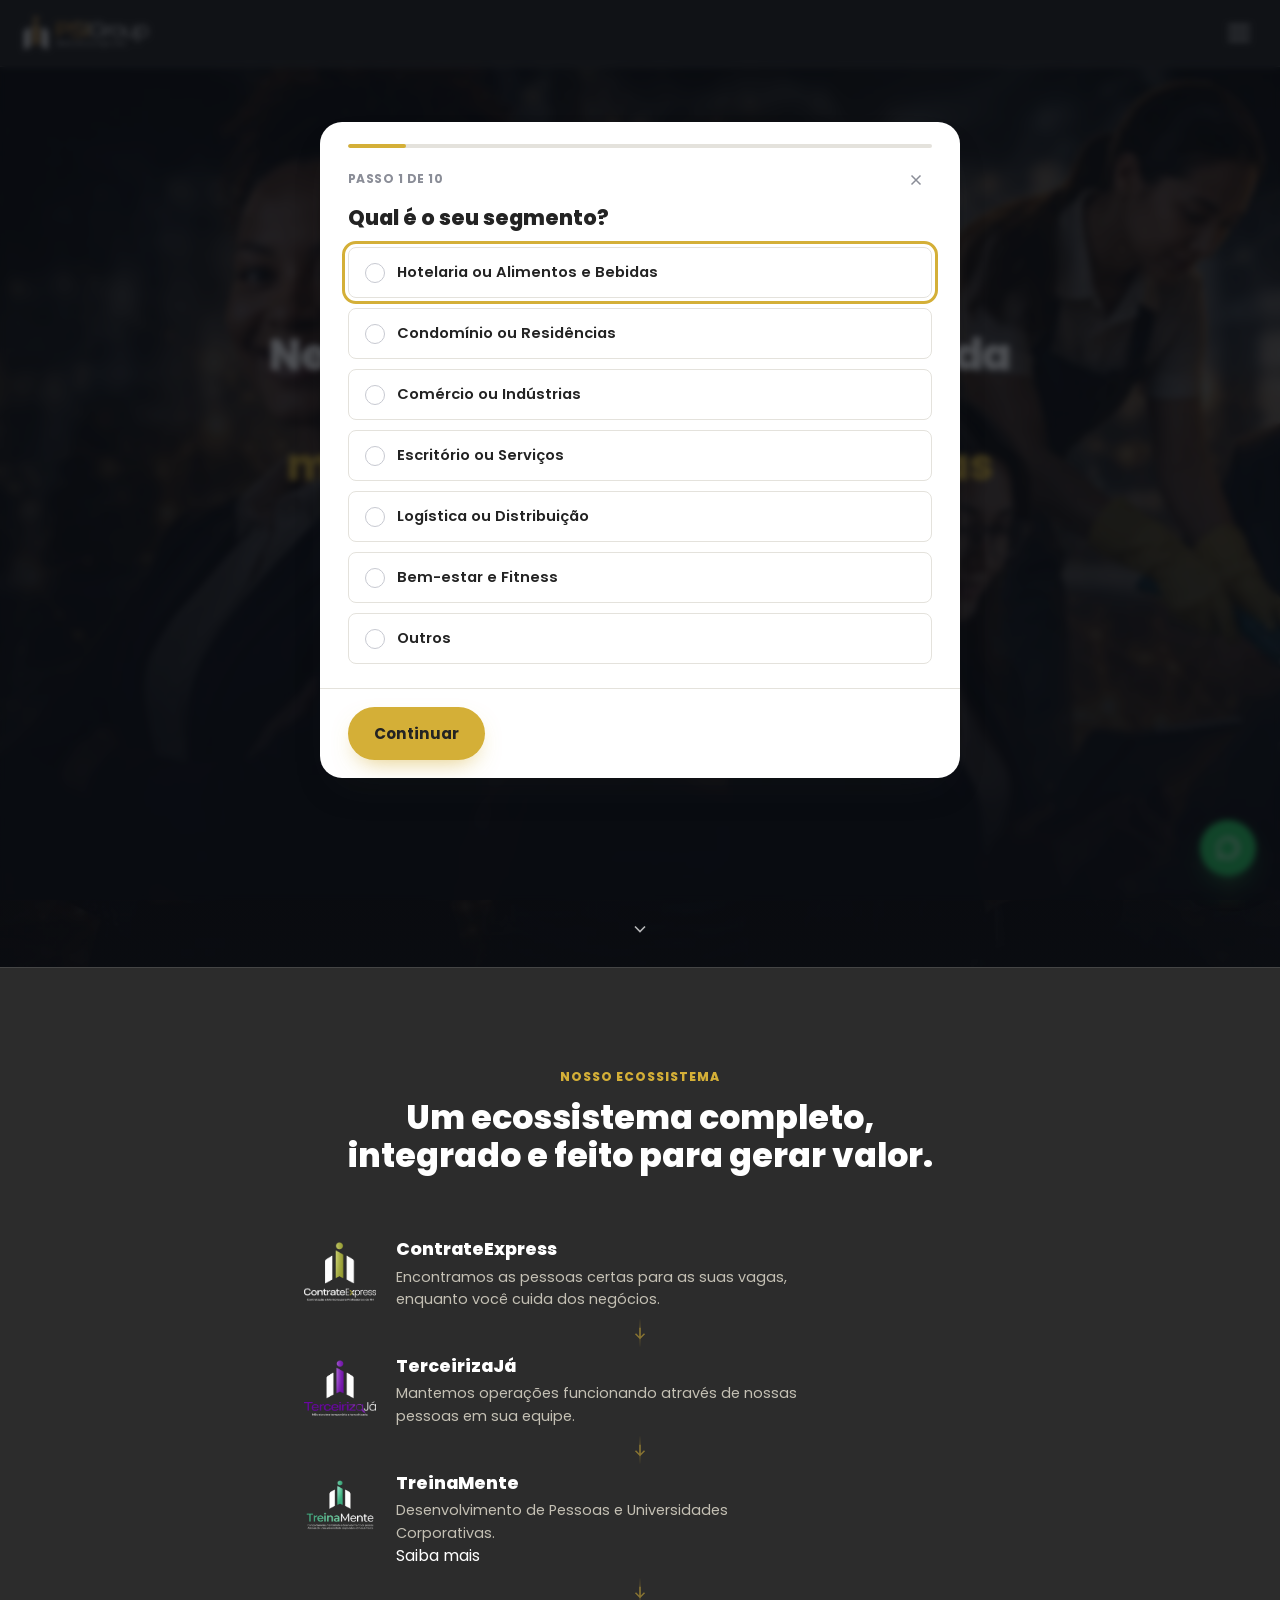
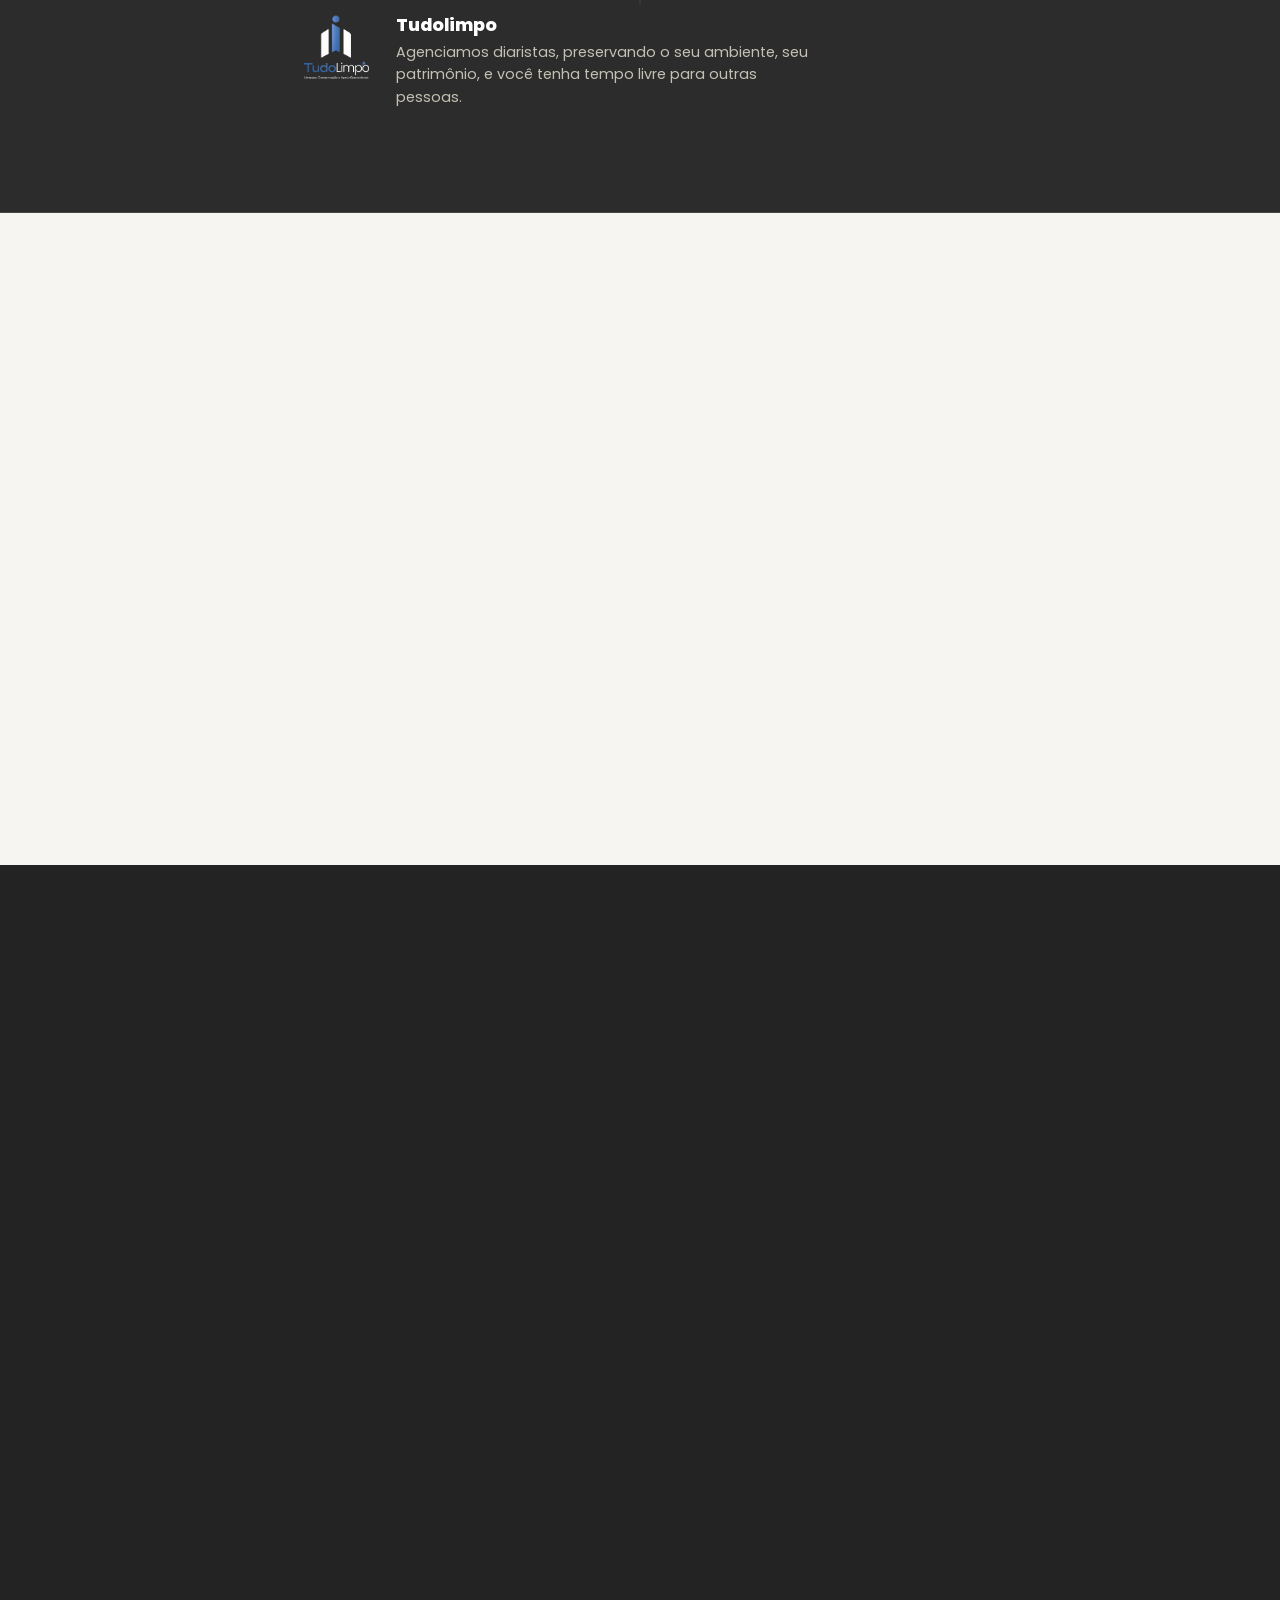
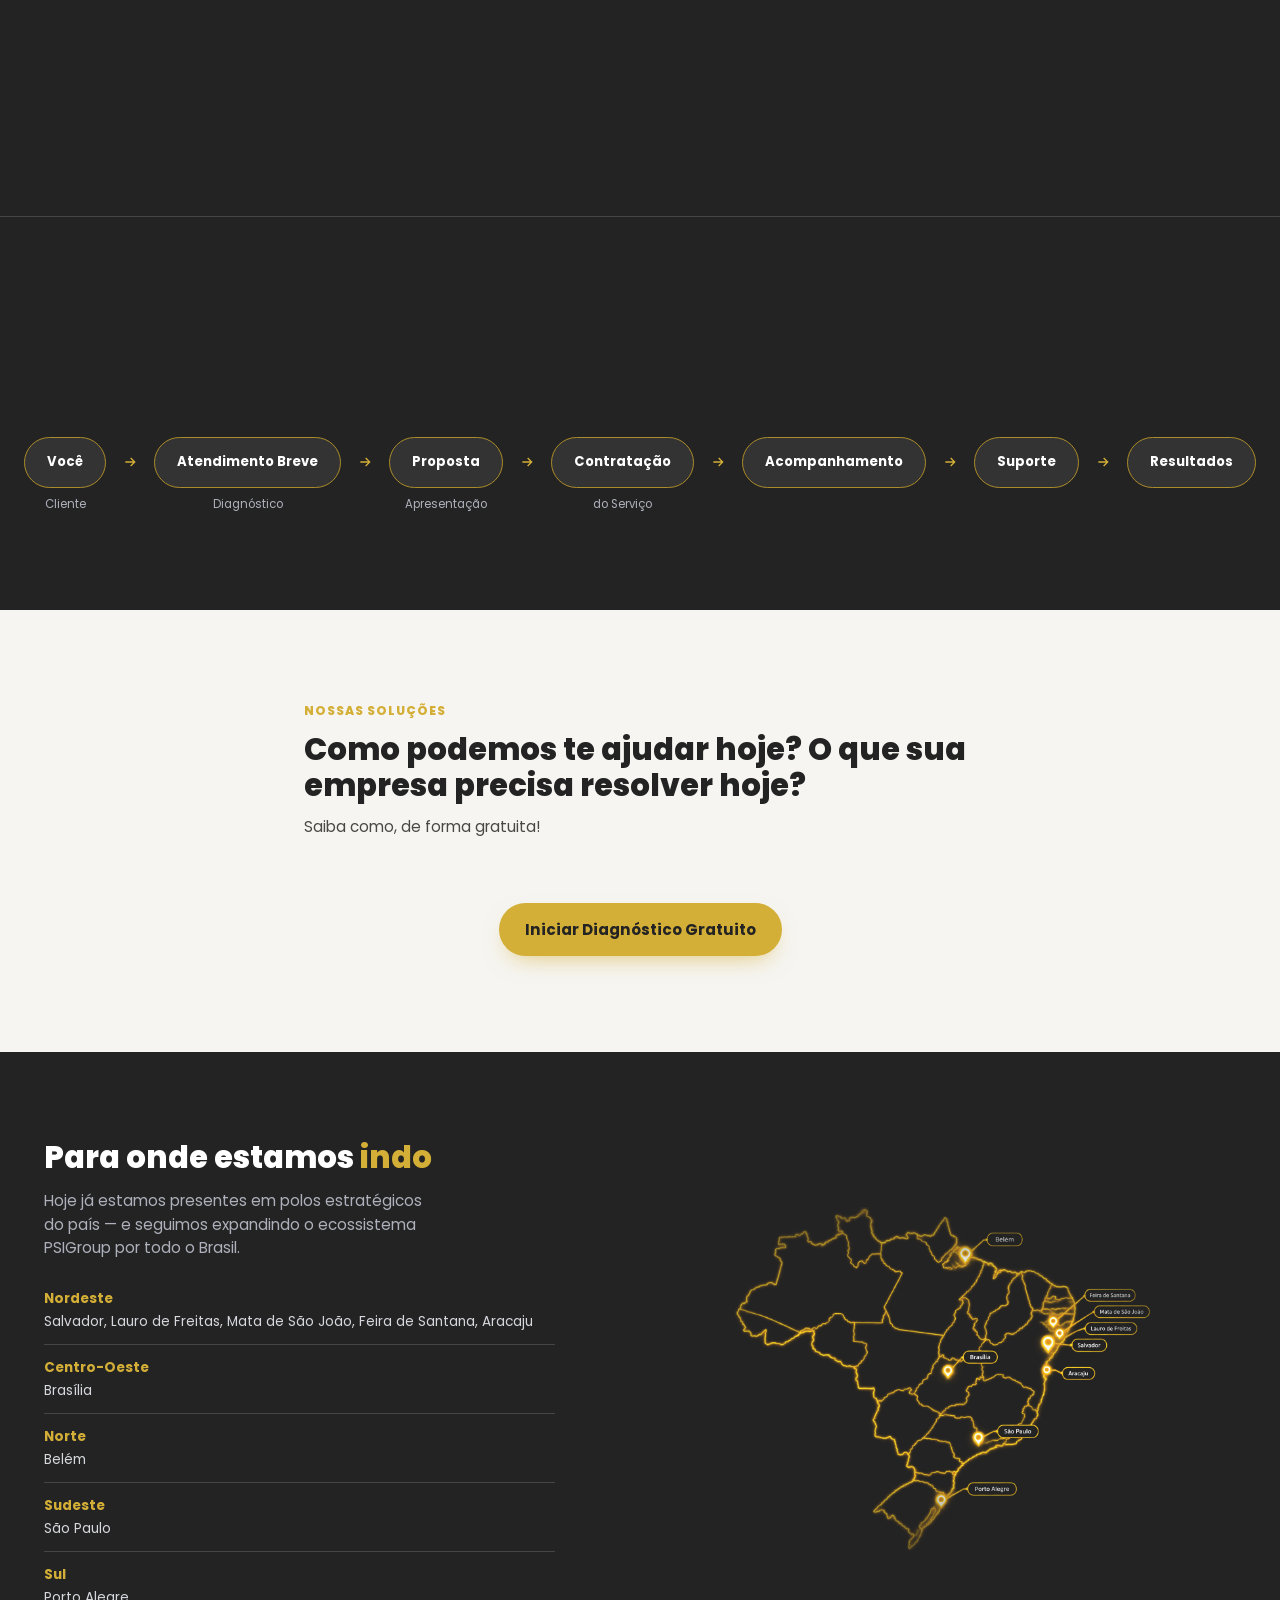
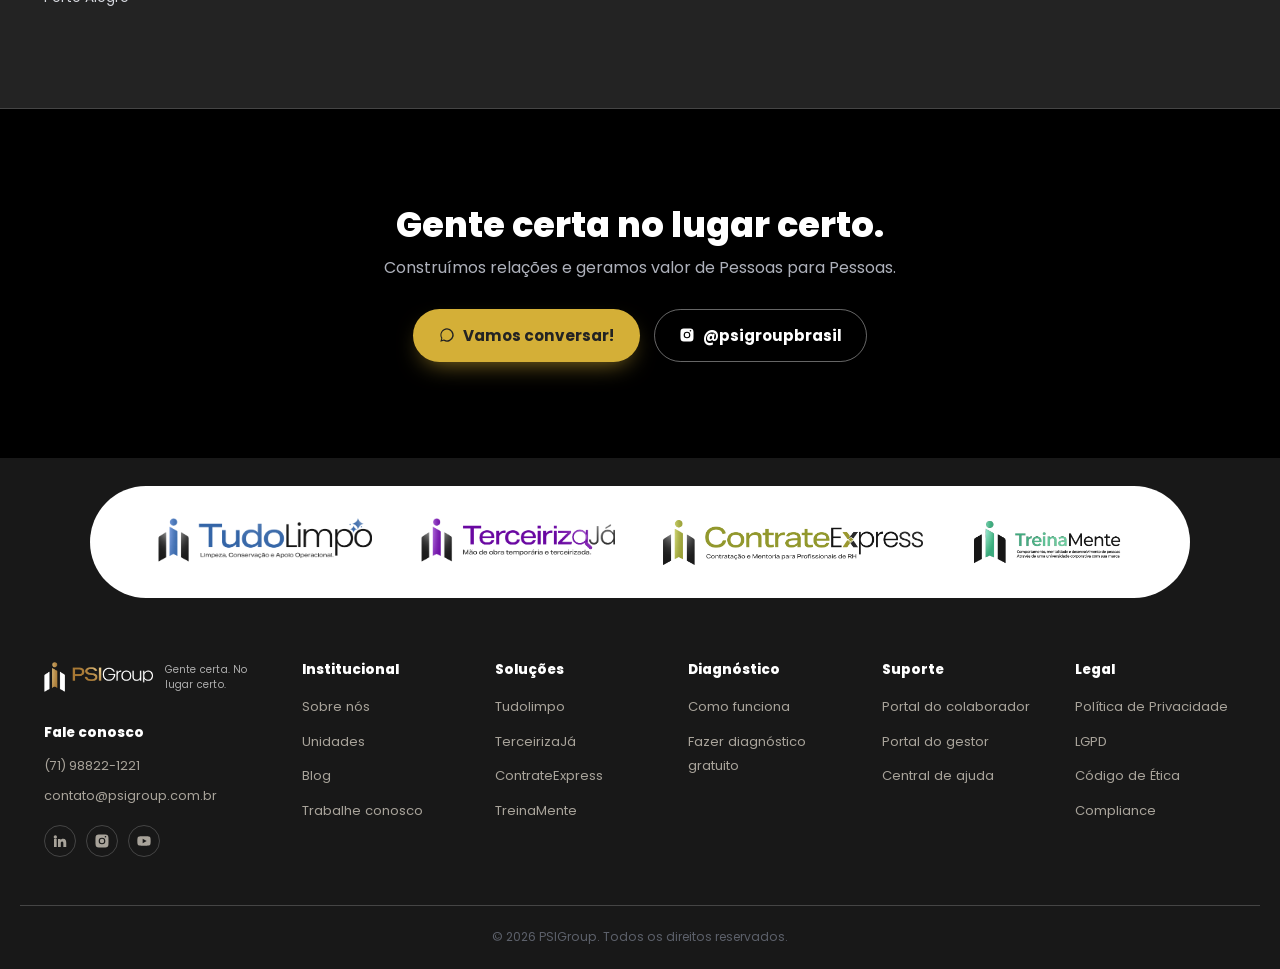
==== commit 1bd82b8e: "Substitui OnlyMed por TreinaMente no portal e incorpora a pasta TreinaMente Co-Authored-By: Claude S" ====
--- a/index.html
+++ b/index.html
@@ -40,9 +40,9 @@
             <li role="none"><span class="nav-dropdown__soon" aria-disabled="true">
               <strong>TerceirizaJá</strong><span>Em breve</span>
             </span></li>
-            <li role="none"><span class="nav-dropdown__soon" aria-disabled="true">
-              <strong>OnlyMed</strong><span>Em breve</span>
-            </span></li>
+            <li role="none"><a role="menuitem" href="TreinaMente/index.html">
+              <strong>TreinaMente</strong><span>Desenvolvimento de pessoas</span>
+            </a></li>
           </ul>
         </li>
         <li><a href="#como-funciona">Como funciona</a></li>
@@ -132,11 +132,12 @@
         </li>
         <li class="timeline__item" data-reveal data-tone="green">
           <span class="timeline__badge">
-            <img src="assets/logo-onlymed.png" alt="OnlyMed" width="220" height="180" loading="lazy">
+            <img src="TreinaMente/assets/img/logo-treinamente-vertical-light.png" alt="Logo TreinaMente" width="220" height="180" loading="lazy">
           </span>
           <div class="timeline__content">
-            <h3>OnlyMed</h3>
-            <p>Consultas de telemedicina para o seu autocuidado, ou cuidado com as pessoas que você queira cuidar.</p>
+            <h3>TreinaMente</h3>
+            <p>Desenvolvimento de Pessoas e Universidades Corporativas.</p>
+            <a href="TreinaMente/index.html" class="timeline__link">Saiba mais</a>
           </div>
         </li>
         <li class="timeline__arrow" data-tone="green" aria-hidden="true">
@@ -187,7 +188,7 @@
           <img class="orbit-logo" src="assets/TerceirizaJá Vertical (CINZA).png" alt="TerceirizaJá" width="130" height="106" loading="lazy">
         </div>
         <div class="orbit-node orbit-node--br" style="--d:2">
-          <img class="orbit-logo" src="assets/OnlyMed Vertical (CINZA).png" alt="OnlyMed" width="130" height="106" loading="lazy">
+          <img class="orbit-logo" src="TreinaMente/assets/img/logo-treinamente-vertical-dark.png" alt="Logo TreinaMente" width="130" height="106" loading="lazy">
         </div>
         <div class="orbit-node orbit-node--bl" style="--d:3">
           <img class="orbit-logo" src="assets/Tudolimpo Vertical (CINZA).png" alt="Tudolimpo" width="130" height="106" loading="lazy">
@@ -232,9 +233,9 @@
           </div>
           <div class="hex" data-tone="green" data-reveal tabindex="0">
             <div class="hex__inner">
-              <img src="assets/logo-onlymed.png" alt="Logo OnlyMed">
+              <img src="TreinaMente/assets/img/logo-treinamente-vertical-light.png" alt="Logo TreinaMente">
               <ul class="hex__tags">
-                <li>Consultas e Telemedicina</li><li>Saúde, Orientação e Bem-estar Online</li>
+                <li>Desenvolvimento de Pessoas</li><li>Universidades Corporativas</li>
               </ul>
             </div>
           </div>
@@ -346,8 +347,8 @@
       <a href="/contrateexpress" class="footer-ecosystem-link">
         <img src="assets/ContrateExpress Horizontal (CINZA).png" alt="ContrateExpress">
       </a>
-      <a href="/onlymed" class="footer-ecosystem-link">
-        <img src="assets/OnlyMed Horizontal (CINZA).png" alt="OnlyMed">
+      <a href="TreinaMente/index.html" class="footer-ecosystem-link">
+        <img src="TreinaMente/assets/img/logo-treinamente-transparent-dark.png" alt="Logo TreinaMente">
       </a>
     </div>
   </div>
@@ -381,7 +382,7 @@
 
     <nav class="footer__col">
       <h4>Soluções</h4>
-      <ul><li><a href="#unidades">Tudolimpo</a></li><li><a href="#unidades">TerceirizaJá</a></li><li><a href="/contrateexpress">ContrateExpress</a></li><li><a href="#unidades">OnlyMed</a></li></ul>
+      <ul><li><a href="#unidades">Tudolimpo</a></li><li><a href="#unidades">TerceirizaJá</a></li><li><a href="/contrateexpress">ContrateExpress</a></li><li><a href="TreinaMente/index.html">TreinaMente</a></li></ul>
     </nav>
 
     <nav class="footer__col">
